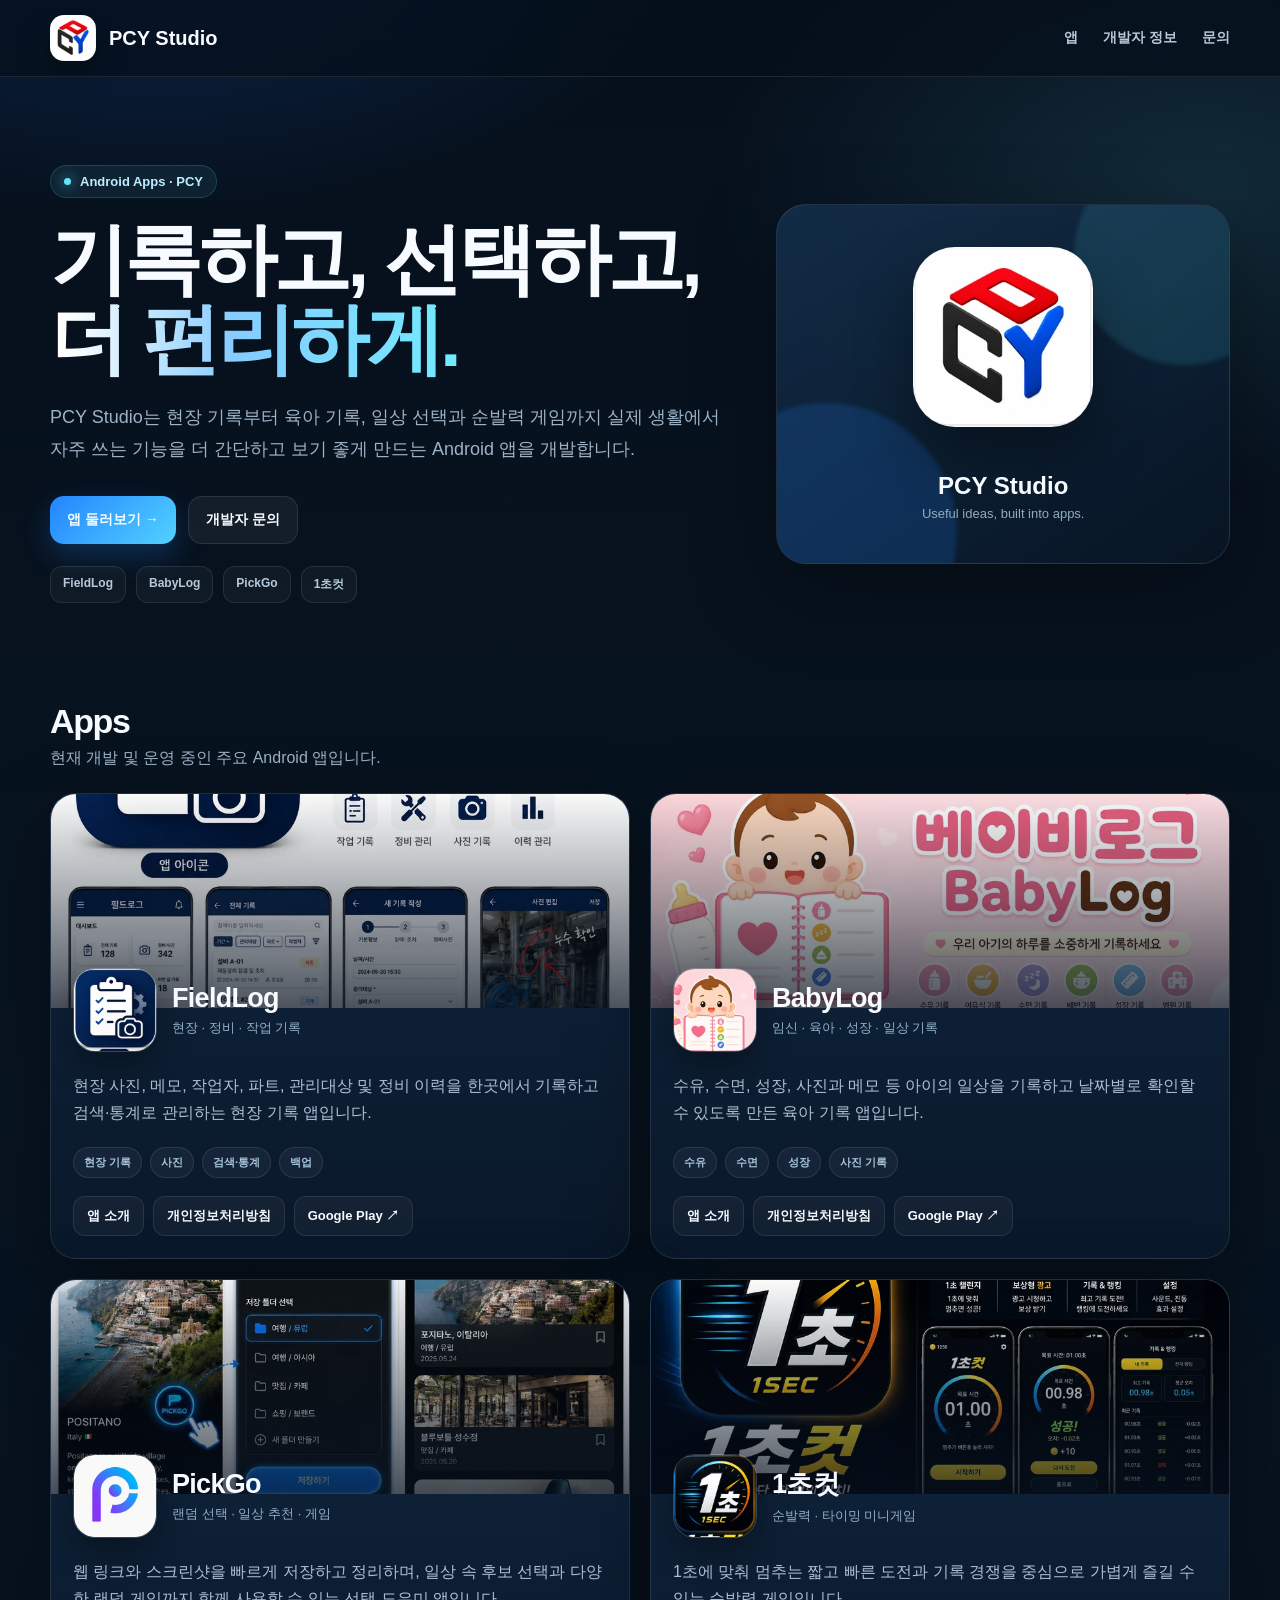
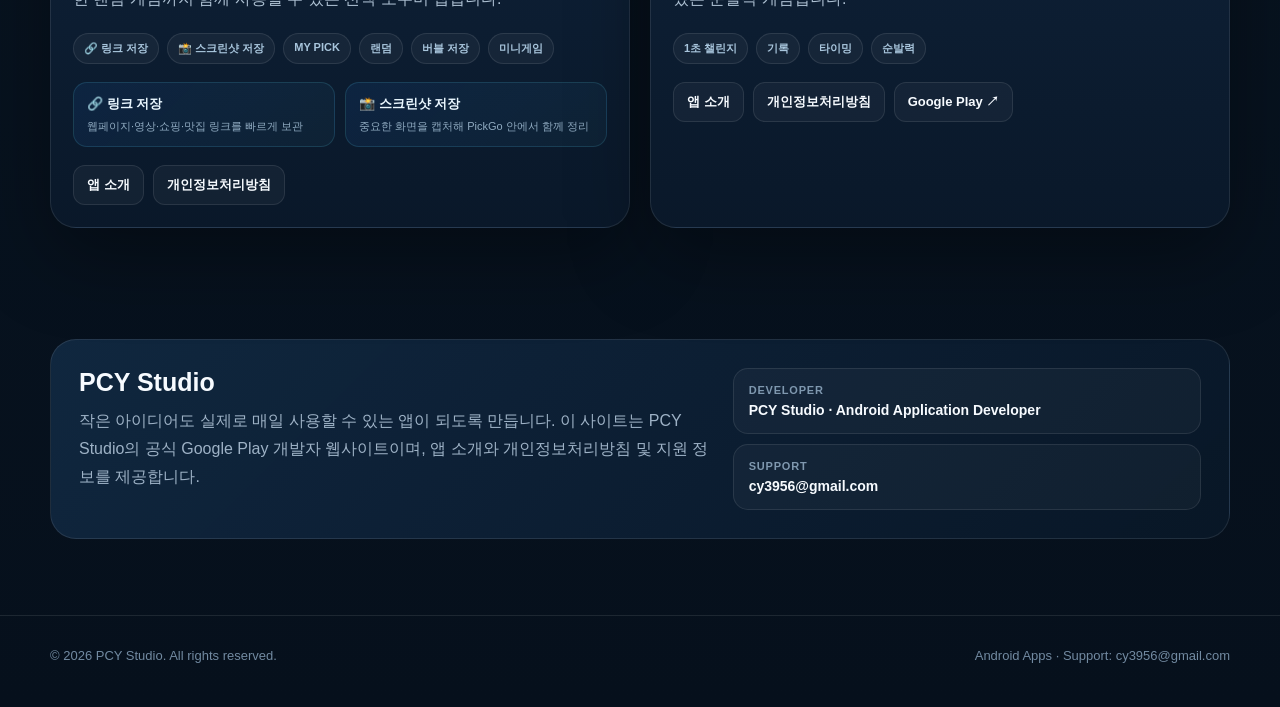
==== index.html @ 41a7aa9d "Add files via upload" ====
<!doctype html>
<html lang="ko">
<head>
<meta charset="utf-8">
<meta name="viewport" content="width=device-width,initial-scale=1">
<meta name="theme-color" content="#07111f">
<meta name="description" content="PCY Studio 공식 개발자 웹사이트. FieldLog, BabyLog, PickGo, 1초컷 등 Android 앱을 소개합니다.">
<title>PCY Studio | Android Developer</title>
<style>
:root{
  --bg:#06101c;--bg2:#091727;--panel:#0e2034;--panel2:#102943;
  --line:rgba(255,255,255,.095);--text:#f7fbff;--muted:#9eb2c6;
  --blue:#3aa6ff;--cyan:#67e4ff;--shadow:0 28px 80px rgba(0,0,0,.34)
}
*{box-sizing:border-box}
html{scroll-behavior:smooth}
body{
  margin:0;color:var(--text);
  font-family:Inter,Pretendard,"Noto Sans KR",-apple-system,BlinkMacSystemFont,"Segoe UI",sans-serif;
  background:
    radial-gradient(800px 440px at 12% -4%,rgba(33,125,255,.22),transparent 70%),
    radial-gradient(680px 420px at 94% 8%,rgba(103,228,255,.12),transparent 72%),
    linear-gradient(180deg,#06101c 0%,#081421 48%,#06101c 100%);
  min-height:100vh
}
a{text-decoration:none;color:inherit}
.wrap{width:min(1180px,calc(100% - 40px));margin:auto}
.nav{
  position:sticky;top:0;z-index:50;background:rgba(6,16,28,.77);
  backdrop-filter:blur(20px);border-bottom:1px solid var(--line)
}
.navin{height:76px;display:flex;align-items:center;justify-content:space-between}
.brand{display:flex;align-items:center;gap:13px;font-weight:900;font-size:20px}
.brand img{width:46px;height:46px;border-radius:14px;box-shadow:0 10px 30px rgba(0,0,0,.28)}
.navlinks{display:flex;align-items:center;gap:25px;color:#b7c8d8;font-weight:700;font-size:14px}
.navlinks a:hover{color:white}
.hero{padding:88px 0 64px}
.hero-grid{display:grid;grid-template-columns:1.2fr .8fr;gap:46px;align-items:center}
.kicker{
  display:inline-flex;align-items:center;gap:9px;padding:8px 13px;border-radius:999px;
  color:#bdeeff;background:rgba(103,228,255,.075);border:1px solid rgba(103,228,255,.17);
  font-size:13px;font-weight:800
}
.dot{width:7px;height:7px;border-radius:50%;background:#63e3ff;box-shadow:0 0 14px #63e3ff}
h1{font-size:clamp(48px,6.7vw,78px);line-height:1.02;letter-spacing:-3.6px;margin:22px 0}
.grad{background:linear-gradient(90deg,#fff 4%,#86ccff 45%,#72ebff);-webkit-background-clip:text;color:transparent}
.hero p{font-size:18px;color:var(--muted);line-height:1.8;max-width:720px;margin:0}
.actions{display:flex;gap:12px;flex-wrap:wrap;margin-top:30px}
.btn{
  display:inline-flex;align-items:center;justify-content:center;gap:8px;
  min-height:48px;padding:0 17px;border-radius:14px;font-weight:850;font-size:14px;
  border:1px solid var(--line);background:rgba(255,255,255,.05)
}
.btn.primary{border:0;background:linear-gradient(135deg,#2384ff,#52d2ff);box-shadow:0 12px 28px rgba(35,132,255,.23)}
.hero-card{
  position:relative;min-height:360px;border:1px solid var(--line);border-radius:30px;
  background:linear-gradient(145deg,rgba(20,47,75,.88),rgba(8,21,36,.94));
  box-shadow:var(--shadow);overflow:hidden;display:grid;place-items:center
}
.hero-card:before,.hero-card:after{
  content:"";position:absolute;border-radius:50%;filter:blur(2px)
}
.hero-card:before{width:260px;height:260px;background:rgba(36,132,255,.18);left:-80px;bottom:-100px}
.hero-card:after{width:220px;height:220px;background:rgba(85,226,255,.12);right:-65px;top:-60px}
.hero-logo{width:180px;height:180px;border-radius:42px;z-index:2;box-shadow:0 30px 55px rgba(0,0,0,.36)}
.hero-label{z-index:2;text-align:center;margin-top:-38px}
.hero-label b{display:block;font-size:24px}
.hero-label span{display:block;color:#92abc1;font-size:13px;margin-top:6px}
.stats{display:flex;gap:10px;flex-wrap:wrap;margin-top:22px}
.stat{padding:9px 12px;border:1px solid var(--line);border-radius:12px;color:#b6cadb;background:rgba(255,255,255,.035);font-size:12px;font-weight:750}
.section{padding:35px 0 76px}
.section-head{display:flex;align-items:end;justify-content:space-between;gap:20px;margin-bottom:24px}
.section h2{font-size:34px;letter-spacing:-1.4px;margin:0}
.section .lead{margin:7px 0 0;color:var(--muted)}
.apps{display:grid;grid-template-columns:repeat(2,minmax(0,1fr));gap:20px}
.app{
  border:1px solid var(--line);border-radius:26px;overflow:hidden;
  background:linear-gradient(180deg,rgba(17,39,64,.96),rgba(10,25,42,.96));
  box-shadow:var(--shadow);transition:.22s ease
}
.app:hover{transform:translateY(-4px);border-color:rgba(103,228,255,.22)}
.cover{height:214px;position:relative;overflow:hidden;background:#0b1828}
.cover img{width:100%;height:100%;object-fit:cover;display:block;filter:saturate(.93) contrast(1.03)}
.cover:after{content:"";position:absolute;inset:0;background:linear-gradient(180deg,rgba(3,12,21,.02),rgba(7,17,31,.72))}
.app-body{padding:22px}
.app-title-row{display:flex;align-items:center;gap:15px;margin-top:-62px;position:relative;z-index:2}
.icon{width:84px;height:84px;border-radius:22px;object-fit:cover;border:1px solid rgba(255,255,255,.18);box-shadow:0 14px 30px rgba(0,0,0,.34)}
.app-title h3{font-size:27px;margin:0;letter-spacing:-.7px}
.app-title small{display:block;color:#93afc6;margin-top:5px;font-size:13px}
.app-desc{color:#adc0d2;line-height:1.7;margin:20px 0 18px;min-height:57px}
.chips{display:flex;gap:8px;flex-wrap:wrap;margin-bottom:18px}
.chip{font-size:11px;font-weight:800;color:#a8c5dc;padding:7px 10px;border-radius:999px;background:rgba(255,255,255,.045);border:1px solid var(--line)}
.feature-highlight{
  display:grid;grid-template-columns:repeat(2,minmax(0,1fr));gap:10px;margin:2px 0 18px
}
.feature-box{
  padding:12px 13px;border-radius:14px;border:1px solid rgba(103,228,255,.14);
  background:linear-gradient(135deg,rgba(35,132,255,.09),rgba(103,228,255,.045))
}
.feature-box b{display:block;font-size:13px;color:#eaf7ff;margin-bottom:5px}
.feature-box span{display:block;font-size:11px;line-height:1.5;color:#90abc1}
.card-actions{display:flex;gap:9px;flex-wrap:wrap}
.mini{padding:10px 13px;border-radius:12px;border:1px solid var(--line);font-size:13px;font-weight:800;background:rgba(255,255,255,.04)}
.mini:hover{background:rgba(255,255,255,.085)}
.about-card{
  display:grid;grid-template-columns:1.15fr .85fr;gap:20px;
  border:1px solid var(--line);border-radius:26px;padding:28px;
  background:linear-gradient(135deg,rgba(18,42,68,.88),rgba(9,24,40,.9))
}
.about-card h3{font-size:25px;margin:0 0 10px}.about-card p{color:var(--muted);line-height:1.75;margin:0}
.contact{display:grid;gap:10px}
.contact-item{padding:15px;border:1px solid var(--line);border-radius:15px;background:rgba(255,255,255,.035)}
.contact-item span{display:block;color:#7f98af;font-size:11px;font-weight:900;text-transform:uppercase;letter-spacing:.8px}
.contact-item b{display:block;margin-top:6px;font-size:14px}
footer{border-top:1px solid var(--line);padding:32px 0 44px;color:#728aa1;font-size:13px}
.footerin{display:flex;justify-content:space-between;gap:20px;flex-wrap:wrap}
@media(max-width:850px){
  .hero-grid,.about-card{grid-template-columns:1fr}.hero-card{min-height:300px}
  .apps{grid-template-columns:1fr}.navlinks{display:none}.hero{padding-top:58px}
}
@media(max-width:520px){
  .feature-highlight{grid-template-columns:1fr}
  .wrap{width:min(100% - 26px,1180px)}h1{letter-spacing:-2px}.cover{height:180px}
  .app-title h3{font-size:23px}.icon{width:74px;height:74px;border-radius:19px}
  .section h2{font-size:29px}.hero p{font-size:16px}
}
</style>
</head>
<body>
<nav class="nav">
  <div class="wrap navin">
    <a class="brand" href="/">
      <img src="/assets/pcy-logo.webp" alt="PCY Studio 로고">
      <span>PCY Studio</span>
    </a>
    <div class="navlinks">
      <a href="#apps">앱</a>
      <a href="#developer">개발자 정보</a>
      <a href="mailto:cy3956@gmail.com">문의</a>
    </div>
  </div>
</nav>

<header class="hero">
  <div class="wrap hero-grid">
    <div>
      <div class="kicker"><span class="dot"></span> Android Apps · PCY</div>
      <h1>기록하고, 선택하고,<br><span class="grad">더 편리하게.</span></h1>
      <p>PCY Studio는 현장 기록부터 육아 기록, 일상 선택과 순발력 게임까지 실제 생활에서 자주 쓰는 기능을 더 간단하고 보기 좋게 만드는 Android 앱을 개발합니다.</p>
      <div class="actions">
        <a class="btn primary" href="#apps">앱 둘러보기 →</a>
        <a class="btn" href="mailto:cy3956@gmail.com">개발자 문의</a>
      </div>
      <div class="stats">
        <span class="stat">FieldLog</span><span class="stat">BabyLog</span><span class="stat">PickGo</span><span class="stat">1초컷</span>
      </div>
    </div>
    <div class="hero-card">
      <img class="hero-logo" src="/assets/pcy-logo.webp" alt="PCY">
      <div class="hero-label"><b>PCY Studio</b><span>Useful ideas, built into apps.</span></div>
    </div>
  </div>
</header>

<main>
<section class="section" id="apps">
  <div class="wrap">
    <div class="section-head">
      <div><h2>Apps</h2><p class="lead">현재 개발 및 운영 중인 주요 Android 앱입니다.</p></div>
    </div>

    <div class="apps">
      <article class="app">
        <div class="cover"><img src="/assets/fieldlog-cover.webp" alt="FieldLog 소개 이미지"></div>
        <div class="app-body">
          <div class="app-title-row">
            <img class="icon" src="/assets/fieldlog-icon.webp" alt="FieldLog 아이콘">
            <div class="app-title"><h3>FieldLog</h3><small>현장 · 정비 · 작업 기록</small></div>
          </div>
          <p class="app-desc">현장 사진, 메모, 작업자, 파트, 관리대상 및 정비 이력을 한곳에서 기록하고 검색·통계로 관리하는 현장 기록 앱입니다.</p>
          <div class="chips"><span class="chip">현장 기록</span><span class="chip">사진</span><span class="chip">검색·통계</span><span class="chip">백업</span></div>
          <div class="card-actions">
            <a class="mini" href="/fieldlog/">앱 소개</a>
            <a class="mini" href="/fieldlog/privacy.html">개인정보처리방침</a>
            <a class="mini" href="https://play.google.com/store/apps/details?id=com.cyfieldlog.app" target="_blank" rel="noopener">Google Play ↗</a>
          </div>
        </div>
      </article>

      <article class="app">
        <div class="cover"><img src="/assets/babylog-cover.webp" alt="BabyLog 소개 이미지"></div>
        <div class="app-body">
          <div class="app-title-row">
            <img class="icon" src="/assets/babylog-icon.webp" alt="BabyLog 이미지">
            <div class="app-title"><h3>BabyLog</h3><small>임신 · 육아 · 성장 · 일상 기록</small></div>
          </div>
          <p class="app-desc">수유, 수면, 성장, 사진과 메모 등 아이의 일상을 기록하고 날짜별로 확인할 수 있도록 만든 육아 기록 앱입니다.</p>
          <div class="chips"><span class="chip">수유</span><span class="chip">수면</span><span class="chip">성장</span><span class="chip">사진 기록</span></div>
          <div class="card-actions">
            <a class="mini" href="/babylog/">앱 소개</a>
            <a class="mini" href="/babylog/privacy.html">개인정보처리방침</a>
            <a class="mini" href="https://play.google.com/store/apps/details?id=com.cylog.babylog" target="_blank" rel="noopener">Google Play ↗</a>
          </div>
        </div>
      </article>

      <article class="app">
        <div class="cover"><img src="/assets/pickgo-cover.webp" alt="PickGo 소개 이미지"></div>
        <div class="app-body">
          <div class="app-title-row">
            <img class="icon" src="/assets/pickgo-icon.png" alt="PickGo 아이콘">
            <div class="app-title"><h3>PickGo</h3><small>랜덤 선택 · 일상 추천 · 게임</small></div>
          </div>
          <p class="app-desc">웹 링크와 스크린샷을 빠르게 저장하고 정리하며, 일상 속 후보 선택과 다양한 랜덤 게임까지 함께 사용할 수 있는 선택 도우미 앱입니다.</p>
          <div class="chips">
            <span class="chip">🔗 링크 저장</span>
            <span class="chip">📸 스크린샷 저장</span>
            <span class="chip">MY PICK</span>
            <span class="chip">랜덤</span>
            <span class="chip">버블 저장</span>
            <span class="chip">미니게임</span>
          </div>
          <div class="feature-highlight" aria-label="PickGo 핵심 기능">
            <div class="feature-box"><b>🔗 링크 저장</b><span>웹페이지·영상·쇼핑·맛집 링크를 빠르게 보관</span></div>
            <div class="feature-box"><b>📸 스크린샷 저장</b><span>중요한 화면을 캡처해 PickGo 안에서 함께 정리</span></div>
          </div>
          <div class="card-actions">
            <a class="mini" href="/pickgo/">앱 소개</a>
            <a class="mini" href="/pickgo/privacy.html">개인정보처리방침</a>
          </div>
        </div>
      </article>

      <article class="app">
        <div class="cover"><img src="/assets/onesec-cover.webp" alt="1초컷 소개 이미지"></div>
        <div class="app-body">
          <div class="app-title-row">
            <img class="icon" src="/assets/onesec-icon.webp" alt="1초컷 아이콘">
            <div class="app-title"><h3>1초컷</h3><small>순발력 · 타이밍 미니게임</small></div>
          </div>
          <p class="app-desc">1초에 맞춰 멈추는 짧고 빠른 도전과 기록 경쟁을 중심으로 가볍게 즐길 수 있는 순발력 게임입니다.</p>
          <div class="chips"><span class="chip">1초 챌린지</span><span class="chip">기록</span><span class="chip">타이밍</span><span class="chip">순발력</span></div>
          <div class="card-actions">
            <a class="mini" href="/one-sec/">앱 소개</a>
            <a class="mini" href="/one-sec/privacy.html">개인정보처리방침</a>
            <a class="mini" href="https://play.google.com/store/apps/details?id=com.cyoneseccut.app" target="_blank" rel="noopener">Google Play ↗</a>
          </div>
        </div>
      </article>
    </div>
  </div>
</section>

<section class="section" id="developer">
  <div class="wrap">
    <div class="about-card">
      <div>
        <h3>PCY Studio</h3>
        <p>작은 아이디어도 실제로 매일 사용할 수 있는 앱이 되도록 만듭니다. 이 사이트는 PCY Studio의 공식 Google Play 개발자 웹사이트이며, 앱 소개와 개인정보처리방침 및 지원 정보를 제공합니다.</p>
      </div>
      <div class="contact">
        <div class="contact-item"><span>Developer</span><b>PCY Studio · Android Application Developer</b></div>
        <div class="contact-item"><span>Support</span><b><a href="mailto:cy3956@gmail.com">cy3956@gmail.com</a></b></div>
      </div>
    </div>
  </div>
</section>
</main>

<footer>
  <div class="wrap footerin">
    <span>© 2026 PCY Studio. All rights reserved.</span>
    <span>Android Apps · Support: cy3956@gmail.com</span>
  </div>
</footer>
</body>
</html>
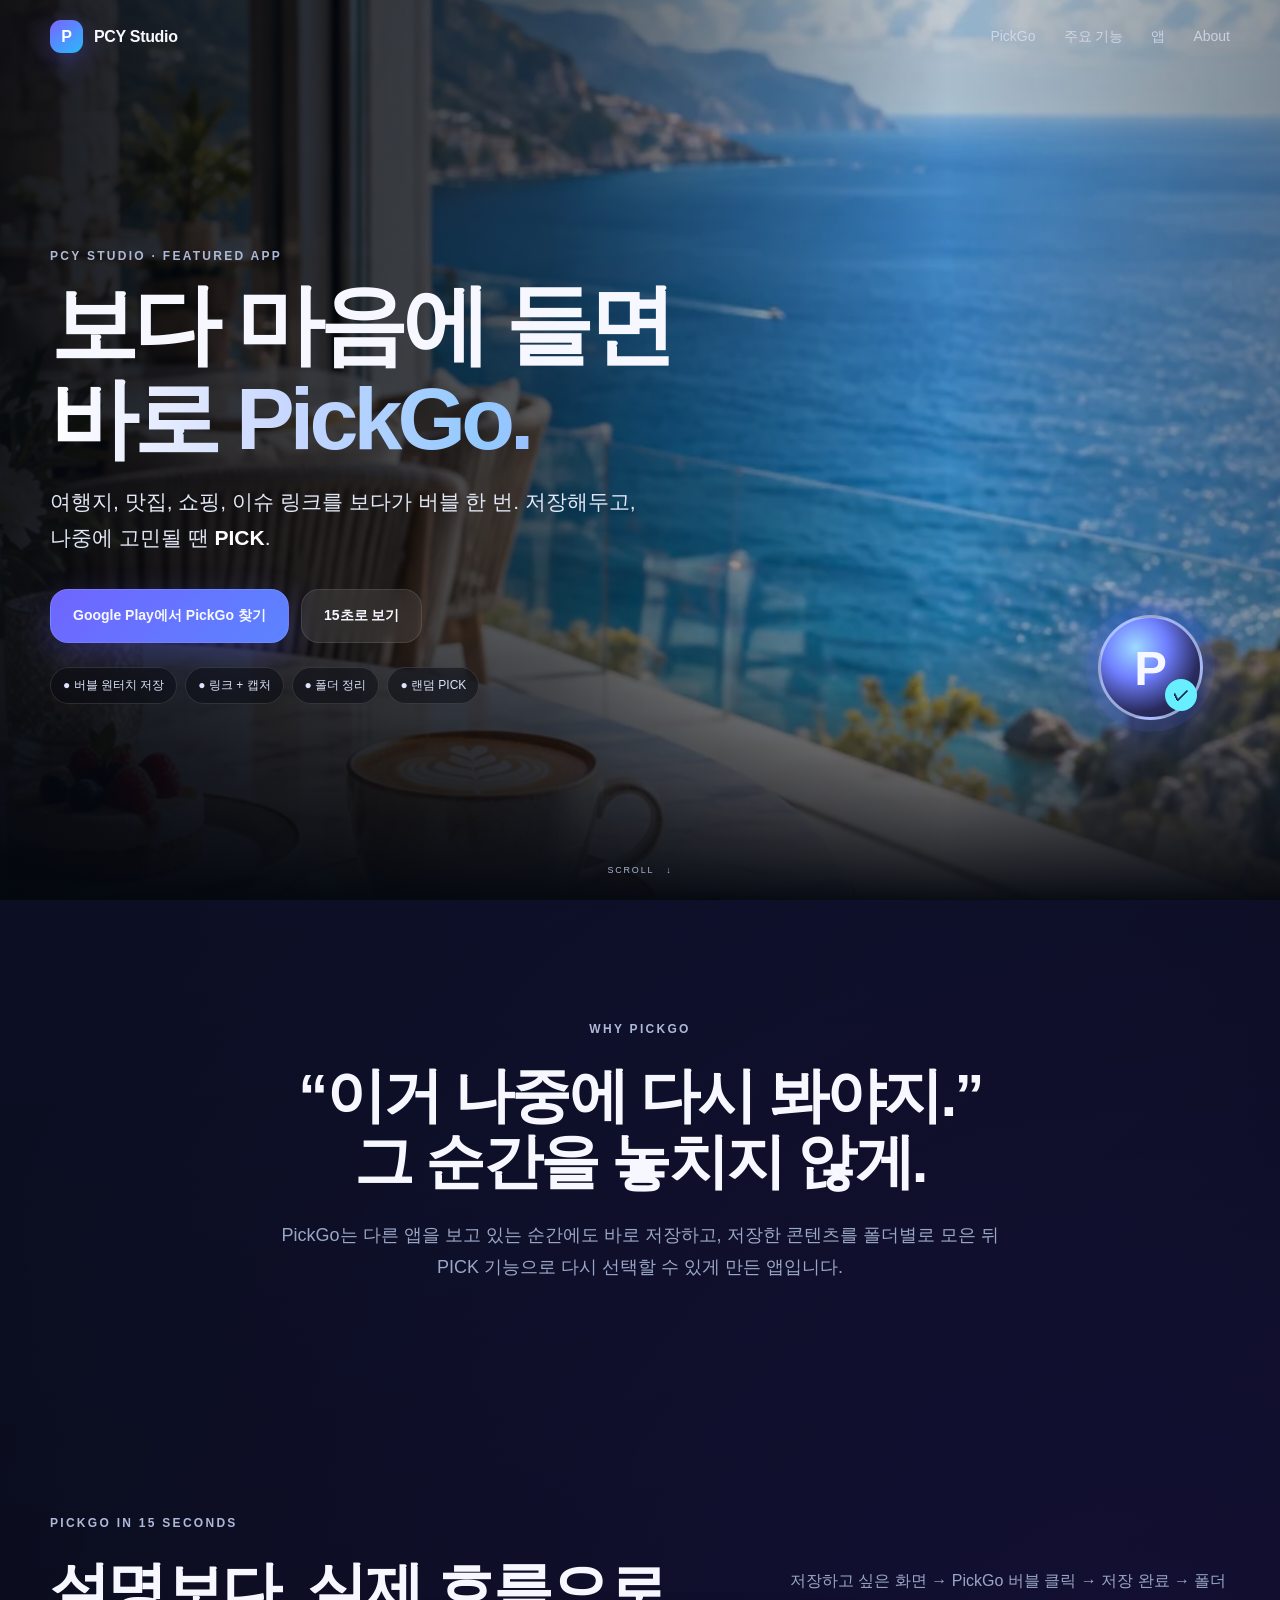
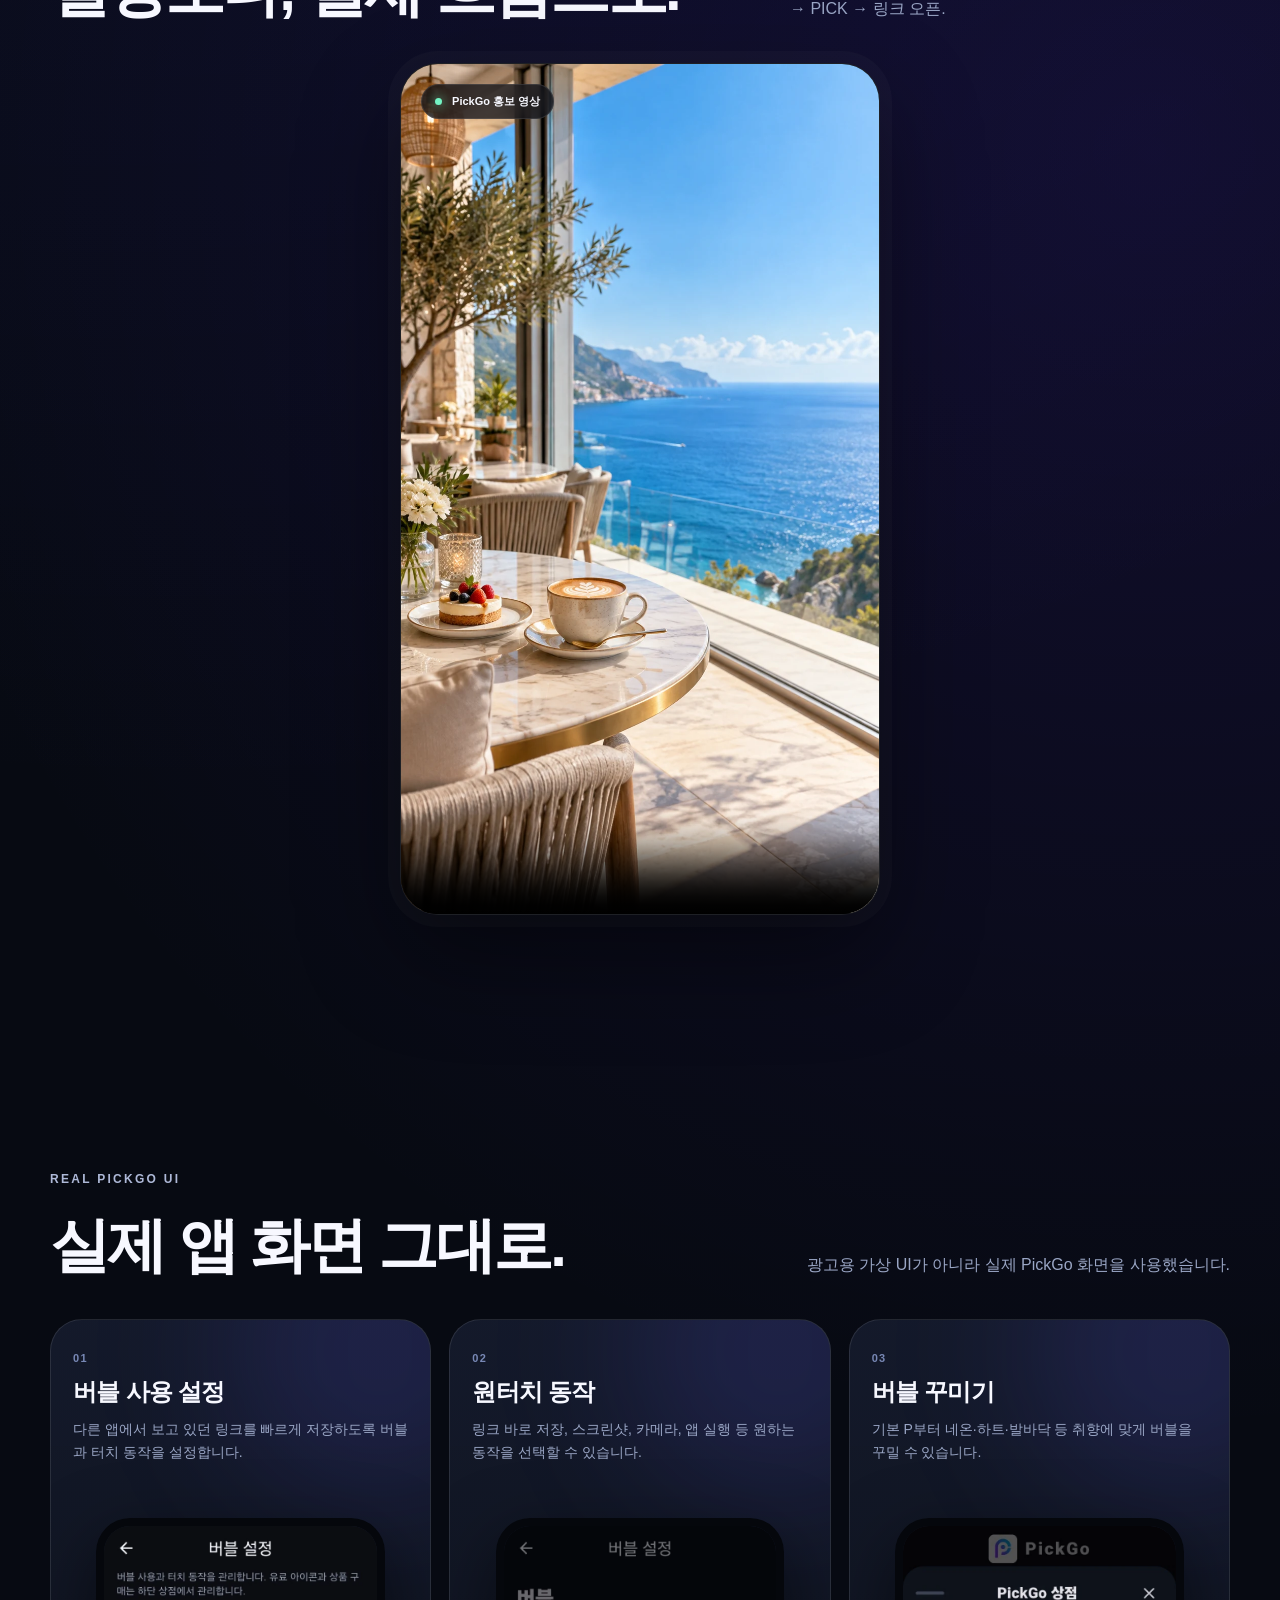
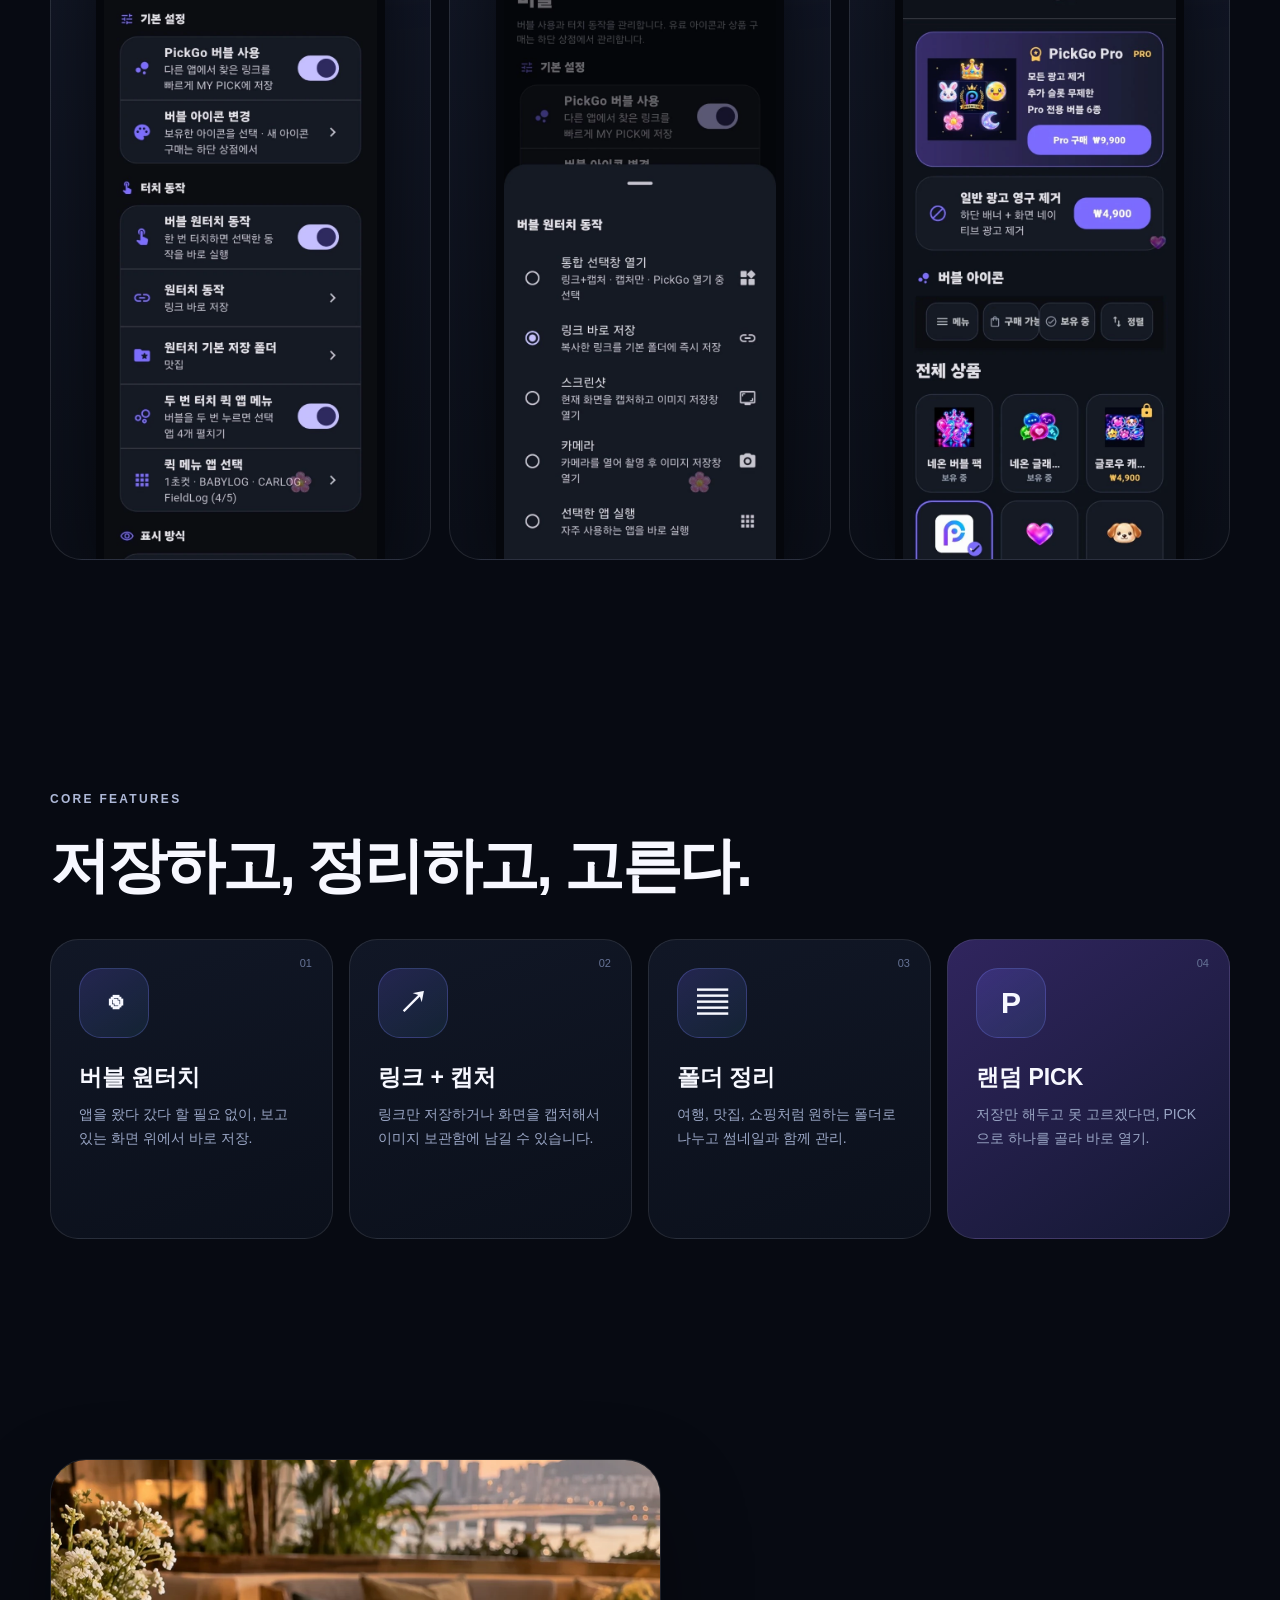
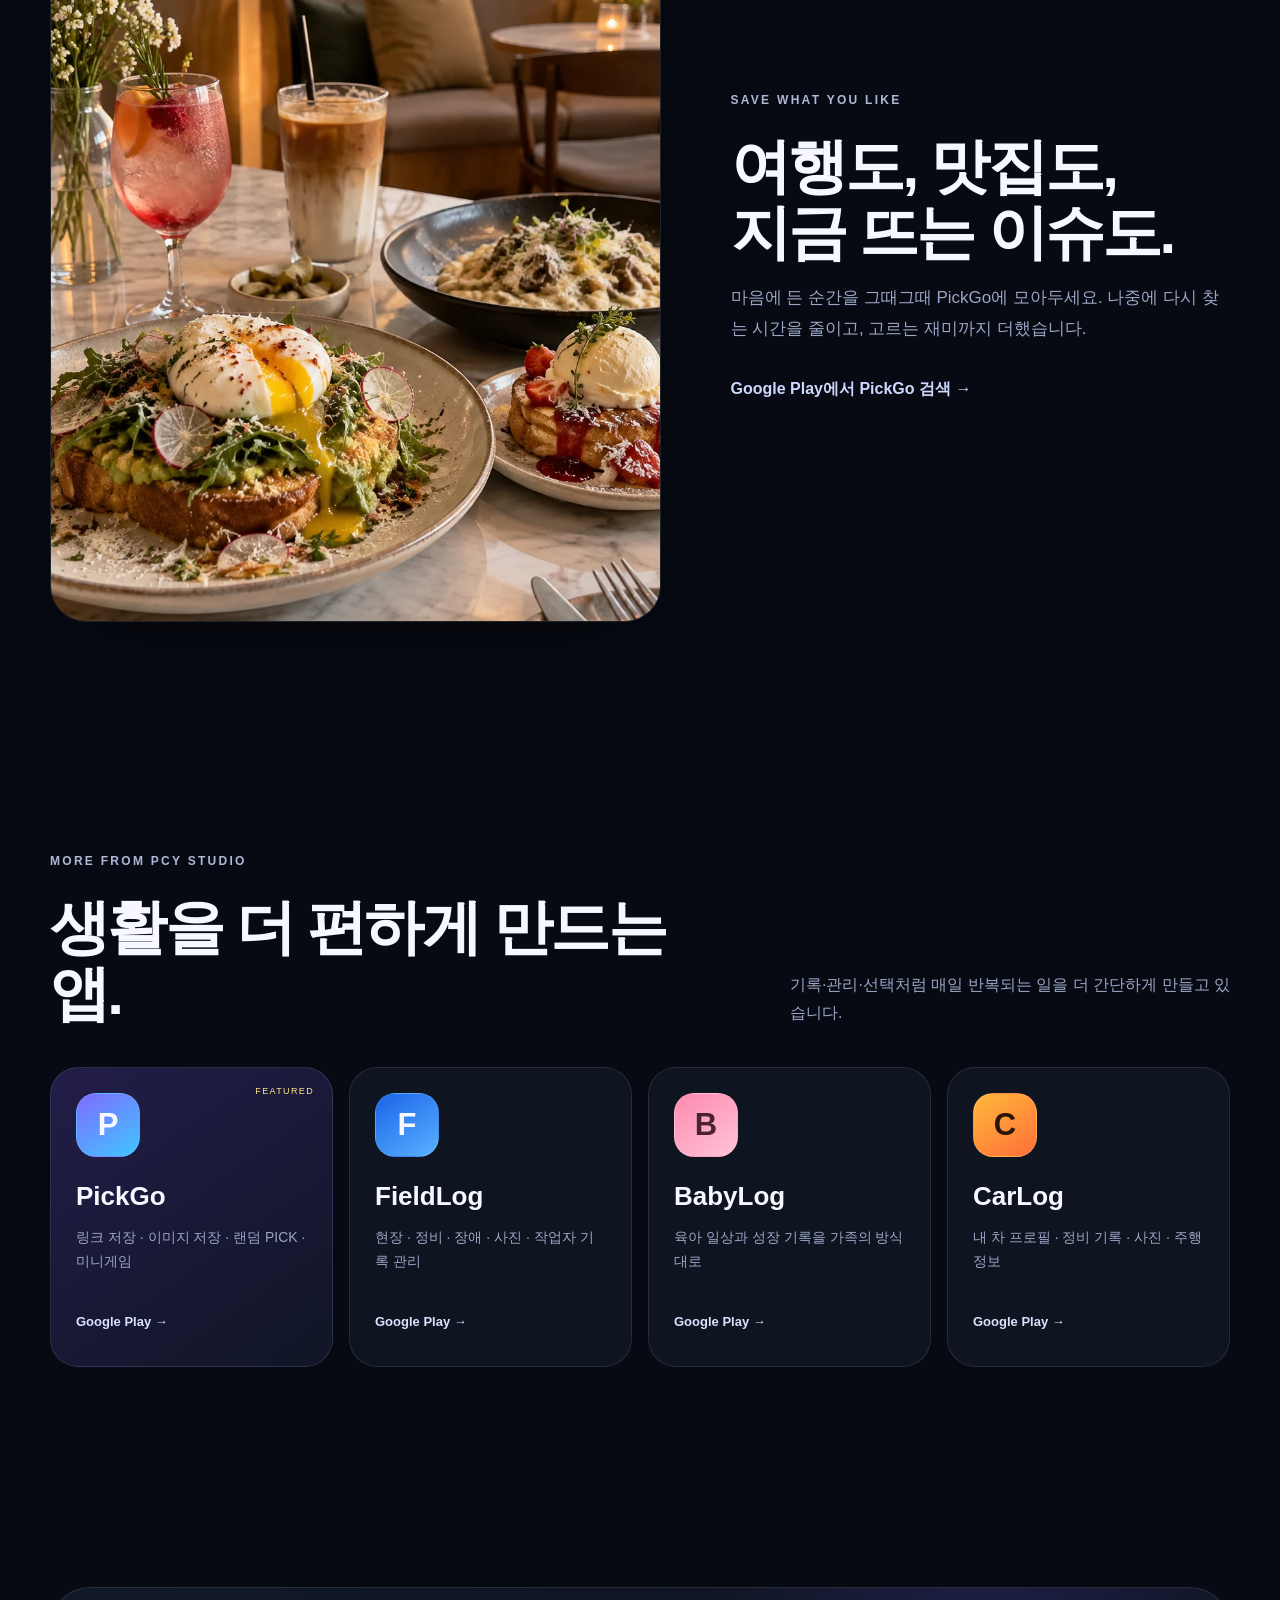
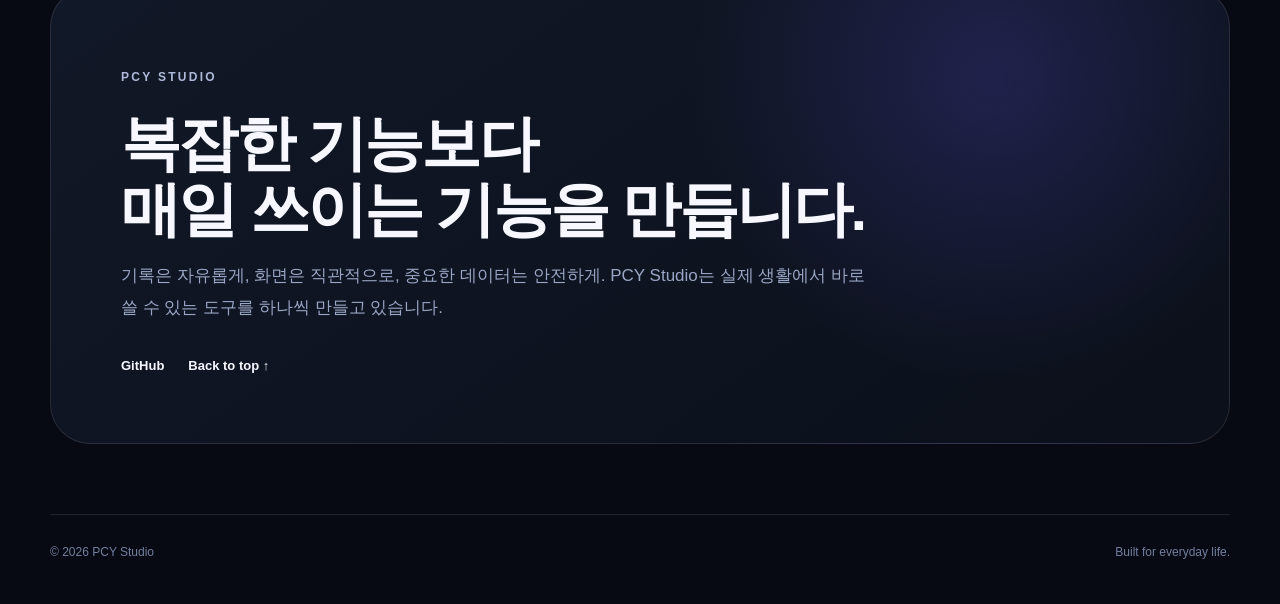
==== commit 0a1b7dc7: "Add files via upload" ====
--- a/index.html
+++ b/index.html
@@ -1,277 +1,270 @@
 <!doctype html>
 <html lang="ko">
 <head>
-<meta charset="utf-8">
-<meta name="viewport" content="width=device-width,initial-scale=1">
-<meta name="theme-color" content="#07111f">
-<meta name="description" content="PCY Studio 공식 개발자 웹사이트. FieldLog, BabyLog, PickGo, 1초컷 등 Android 앱을 소개합니다.">
-<title>PCY Studio | Android Developer</title>
-<style>
-:root{
-  --bg:#06101c;--bg2:#091727;--panel:#0e2034;--panel2:#102943;
-  --line:rgba(255,255,255,.095);--text:#f7fbff;--muted:#9eb2c6;
-  --blue:#3aa6ff;--cyan:#67e4ff;--shadow:0 28px 80px rgba(0,0,0,.34)
-}
-*{box-sizing:border-box}
-html{scroll-behavior:smooth}
-body{
-  margin:0;color:var(--text);
-  font-family:Inter,Pretendard,"Noto Sans KR",-apple-system,BlinkMacSystemFont,"Segoe UI",sans-serif;
-  background:
-    radial-gradient(800px 440px at 12% -4%,rgba(33,125,255,.22),transparent 70%),
-    radial-gradient(680px 420px at 94% 8%,rgba(103,228,255,.12),transparent 72%),
-    linear-gradient(180deg,#06101c 0%,#081421 48%,#06101c 100%);
-  min-height:100vh
-}
-a{text-decoration:none;color:inherit}
-.wrap{width:min(1180px,calc(100% - 40px));margin:auto}
-.nav{
-  position:sticky;top:0;z-index:50;background:rgba(6,16,28,.77);
-  backdrop-filter:blur(20px);border-bottom:1px solid var(--line)
-}
-.navin{height:76px;display:flex;align-items:center;justify-content:space-between}
-.brand{display:flex;align-items:center;gap:13px;font-weight:900;font-size:20px}
-.brand img{width:46px;height:46px;border-radius:14px;box-shadow:0 10px 30px rgba(0,0,0,.28)}
-.navlinks{display:flex;align-items:center;gap:25px;color:#b7c8d8;font-weight:700;font-size:14px}
-.navlinks a:hover{color:white}
-.hero{padding:88px 0 64px}
-.hero-grid{display:grid;grid-template-columns:1.2fr .8fr;gap:46px;align-items:center}
-.kicker{
-  display:inline-flex;align-items:center;gap:9px;padding:8px 13px;border-radius:999px;
-  color:#bdeeff;background:rgba(103,228,255,.075);border:1px solid rgba(103,228,255,.17);
-  font-size:13px;font-weight:800
-}
-.dot{width:7px;height:7px;border-radius:50%;background:#63e3ff;box-shadow:0 0 14px #63e3ff}
-h1{font-size:clamp(48px,6.7vw,78px);line-height:1.02;letter-spacing:-3.6px;margin:22px 0}
-.grad{background:linear-gradient(90deg,#fff 4%,#86ccff 45%,#72ebff);-webkit-background-clip:text;color:transparent}
-.hero p{font-size:18px;color:var(--muted);line-height:1.8;max-width:720px;margin:0}
-.actions{display:flex;gap:12px;flex-wrap:wrap;margin-top:30px}
-.btn{
-  display:inline-flex;align-items:center;justify-content:center;gap:8px;
-  min-height:48px;padding:0 17px;border-radius:14px;font-weight:850;font-size:14px;
-  border:1px solid var(--line);background:rgba(255,255,255,.05)
-}
-.btn.primary{border:0;background:linear-gradient(135deg,#2384ff,#52d2ff);box-shadow:0 12px 28px rgba(35,132,255,.23)}
-.hero-card{
-  position:relative;min-height:360px;border:1px solid var(--line);border-radius:30px;
-  background:linear-gradient(145deg,rgba(20,47,75,.88),rgba(8,21,36,.94));
-  box-shadow:var(--shadow);overflow:hidden;display:grid;place-items:center
-}
-.hero-card:before,.hero-card:after{
-  content:"";position:absolute;border-radius:50%;filter:blur(2px)
-}
-.hero-card:before{width:260px;height:260px;background:rgba(36,132,255,.18);left:-80px;bottom:-100px}
-.hero-card:after{width:220px;height:220px;background:rgba(85,226,255,.12);right:-65px;top:-60px}
-.hero-logo{width:180px;height:180px;border-radius:42px;z-index:2;box-shadow:0 30px 55px rgba(0,0,0,.36)}
-.hero-label{z-index:2;text-align:center;margin-top:-38px}
-.hero-label b{display:block;font-size:24px}
-.hero-label span{display:block;color:#92abc1;font-size:13px;margin-top:6px}
-.stats{display:flex;gap:10px;flex-wrap:wrap;margin-top:22px}
-.stat{padding:9px 12px;border:1px solid var(--line);border-radius:12px;color:#b6cadb;background:rgba(255,255,255,.035);font-size:12px;font-weight:750}
-.section{padding:35px 0 76px}
-.section-head{display:flex;align-items:end;justify-content:space-between;gap:20px;margin-bottom:24px}
-.section h2{font-size:34px;letter-spacing:-1.4px;margin:0}
-.section .lead{margin:7px 0 0;color:var(--muted)}
-.apps{display:grid;grid-template-columns:repeat(2,minmax(0,1fr));gap:20px}
-.app{
-  border:1px solid var(--line);border-radius:26px;overflow:hidden;
-  background:linear-gradient(180deg,rgba(17,39,64,.96),rgba(10,25,42,.96));
-  box-shadow:var(--shadow);transition:.22s ease
-}
-.app:hover{transform:translateY(-4px);border-color:rgba(103,228,255,.22)}
-.cover{height:214px;position:relative;overflow:hidden;background:#0b1828}
-.cover img{width:100%;height:100%;object-fit:cover;display:block;filter:saturate(.93) contrast(1.03)}
-.cover:after{content:"";position:absolute;inset:0;background:linear-gradient(180deg,rgba(3,12,21,.02),rgba(7,17,31,.72))}
-.app-body{padding:22px}
-.app-title-row{display:flex;align-items:center;gap:15px;margin-top:-62px;position:relative;z-index:2}
-.icon{width:84px;height:84px;border-radius:22px;object-fit:cover;border:1px solid rgba(255,255,255,.18);box-shadow:0 14px 30px rgba(0,0,0,.34)}
-.app-title h3{font-size:27px;margin:0;letter-spacing:-.7px}
-.app-title small{display:block;color:#93afc6;margin-top:5px;font-size:13px}
-.app-desc{color:#adc0d2;line-height:1.7;margin:20px 0 18px;min-height:57px}
-.chips{display:flex;gap:8px;flex-wrap:wrap;margin-bottom:18px}
-.chip{font-size:11px;font-weight:800;color:#a8c5dc;padding:7px 10px;border-radius:999px;background:rgba(255,255,255,.045);border:1px solid var(--line)}
-.feature-highlight{
-  display:grid;grid-template-columns:repeat(2,minmax(0,1fr));gap:10px;margin:2px 0 18px
-}
-.feature-box{
-  padding:12px 13px;border-radius:14px;border:1px solid rgba(103,228,255,.14);
-  background:linear-gradient(135deg,rgba(35,132,255,.09),rgba(103,228,255,.045))
-}
-.feature-box b{display:block;font-size:13px;color:#eaf7ff;margin-bottom:5px}
-.feature-box span{display:block;font-size:11px;line-height:1.5;color:#90abc1}
-.card-actions{display:flex;gap:9px;flex-wrap:wrap}
-.mini{padding:10px 13px;border-radius:12px;border:1px solid var(--line);font-size:13px;font-weight:800;background:rgba(255,255,255,.04)}
-.mini:hover{background:rgba(255,255,255,.085)}
-.about-card{
-  display:grid;grid-template-columns:1.15fr .85fr;gap:20px;
-  border:1px solid var(--line);border-radius:26px;padding:28px;
-  background:linear-gradient(135deg,rgba(18,42,68,.88),rgba(9,24,40,.9))
-}
-.about-card h3{font-size:25px;margin:0 0 10px}.about-card p{color:var(--muted);line-height:1.75;margin:0}
-.contact{display:grid;gap:10px}
-.contact-item{padding:15px;border:1px solid var(--line);border-radius:15px;background:rgba(255,255,255,.035)}
-.contact-item span{display:block;color:#7f98af;font-size:11px;font-weight:900;text-transform:uppercase;letter-spacing:.8px}
-.contact-item b{display:block;margin-top:6px;font-size:14px}
-footer{border-top:1px solid var(--line);padding:32px 0 44px;color:#728aa1;font-size:13px}
-.footerin{display:flex;justify-content:space-between;gap:20px;flex-wrap:wrap}
-@media(max-width:850px){
-  .hero-grid,.about-card{grid-template-columns:1fr}.hero-card{min-height:300px}
-  .apps{grid-template-columns:1fr}.navlinks{display:none}.hero{padding-top:58px}
-}
-@media(max-width:520px){
-  .feature-highlight{grid-template-columns:1fr}
-  .wrap{width:min(100% - 26px,1180px)}h1{letter-spacing:-2px}.cover{height:180px}
-  .app-title h3{font-size:23px}.icon{width:74px;height:74px;border-radius:19px}
-  .section h2{font-size:29px}.hero p{font-size:16px}
-}
-</style>
+  <meta charset="utf-8">
+  <meta name="viewport" content="width=device-width, initial-scale=1">
+  <meta name="theme-color" content="#0b1020">
+  <meta name="description" content="PCY Studio가 만드는 생활형 기록·선택 앱. PickGo, FieldLog, BabyLog, CarLog를 만나보세요.">
+  <title>PCY Studio | PickGo · FieldLog · BabyLog · CarLog</title>
+  <link rel="icon" href="assets/favicon.svg" type="image/svg+xml">
+  <link rel="stylesheet" href="styles.css">
 </head>
 <body>
-<nav class="nav">
-  <div class="wrap navin">
-    <a class="brand" href="/">
-      <img src="/assets/pcy-logo.webp" alt="PCY Studio 로고">
+  <header class="topbar">
+    <a class="brand" href="#top" aria-label="PCY Studio 홈">
+      <span class="brand-mark" aria-hidden="true">P</span>
       <span>PCY Studio</span>
     </a>
-    <div class="navlinks">
+
+    <button class="menu-btn" type="button" aria-label="메뉴 열기" aria-expanded="false">
+      <span></span><span></span><span></span>
+    </button>
+
+    <nav class="nav">
+      <a href="#pickgo">PickGo</a>
+      <a href="#features">주요 기능</a>
       <a href="#apps">앱</a>
-      <a href="#developer">개발자 정보</a>
-      <a href="mailto:cy3956@gmail.com">문의</a>
-    </div>
-  </div>
-</nav>
-
-<header class="hero">
-  <div class="wrap hero-grid">
-    <div>
-      <div class="kicker"><span class="dot"></span> Android Apps · PCY</div>
-      <h1>기록하고, 선택하고,<br><span class="grad">더 편리하게.</span></h1>
-      <p>PCY Studio는 현장 기록부터 육아 기록, 일상 선택과 순발력 게임까지 실제 생활에서 자주 쓰는 기능을 더 간단하고 보기 좋게 만드는 Android 앱을 개발합니다.</p>
-      <div class="actions">
-        <a class="btn primary" href="#apps">앱 둘러보기 →</a>
-        <a class="btn" href="mailto:cy3956@gmail.com">개발자 문의</a>
-      </div>
-      <div class="stats">
-        <span class="stat">FieldLog</span><span class="stat">BabyLog</span><span class="stat">PickGo</span><span class="stat">1초컷</span>
-      </div>
-    </div>
-    <div class="hero-card">
-      <img class="hero-logo" src="/assets/pcy-logo.webp" alt="PCY">
-      <div class="hero-label"><b>PCY Studio</b><span>Useful ideas, built into apps.</span></div>
-    </div>
-  </div>
-</header>
-
-<main>
-<section class="section" id="apps">
-  <div class="wrap">
-    <div class="section-head">
-      <div><h2>Apps</h2><p class="lead">현재 개발 및 운영 중인 주요 Android 앱입니다.</p></div>
-    </div>
-
-    <div class="apps">
-      <article class="app">
-        <div class="cover"><img src="/assets/fieldlog-cover.webp" alt="FieldLog 소개 이미지"></div>
-        <div class="app-body">
-          <div class="app-title-row">
-            <img class="icon" src="/assets/fieldlog-icon.webp" alt="FieldLog 아이콘">
-            <div class="app-title"><h3>FieldLog</h3><small>현장 · 정비 · 작업 기록</small></div>
-          </div>
-          <p class="app-desc">현장 사진, 메모, 작업자, 파트, 관리대상 및 정비 이력을 한곳에서 기록하고 검색·통계로 관리하는 현장 기록 앱입니다.</p>
-          <div class="chips"><span class="chip">현장 기록</span><span class="chip">사진</span><span class="chip">검색·통계</span><span class="chip">백업</span></div>
-          <div class="card-actions">
-            <a class="mini" href="/fieldlog/">앱 소개</a>
-            <a class="mini" href="/fieldlog/privacy.html">개인정보처리방침</a>
-            <a class="mini" href="https://play.google.com/store/apps/details?id=com.cyfieldlog.app" target="_blank" rel="noopener">Google Play ↗</a>
-          </div>
-        </div>
-      </article>
-
-      <article class="app">
-        <div class="cover"><img src="/assets/babylog-cover.webp" alt="BabyLog 소개 이미지"></div>
-        <div class="app-body">
-          <div class="app-title-row">
-            <img class="icon" src="/assets/babylog-icon.webp" alt="BabyLog 이미지">
-            <div class="app-title"><h3>BabyLog</h3><small>임신 · 육아 · 성장 · 일상 기록</small></div>
-          </div>
-          <p class="app-desc">수유, 수면, 성장, 사진과 메모 등 아이의 일상을 기록하고 날짜별로 확인할 수 있도록 만든 육아 기록 앱입니다.</p>
-          <div class="chips"><span class="chip">수유</span><span class="chip">수면</span><span class="chip">성장</span><span class="chip">사진 기록</span></div>
-          <div class="card-actions">
-            <a class="mini" href="/babylog/">앱 소개</a>
-            <a class="mini" href="/babylog/privacy.html">개인정보처리방침</a>
-            <a class="mini" href="https://play.google.com/store/apps/details?id=com.cylog.babylog" target="_blank" rel="noopener">Google Play ↗</a>
-          </div>
-        </div>
-      </article>
-
-      <article class="app">
-        <div class="cover"><img src="/assets/pickgo-cover.webp" alt="PickGo 소개 이미지"></div>
-        <div class="app-body">
-          <div class="app-title-row">
-            <img class="icon" src="/assets/pickgo-icon.png" alt="PickGo 아이콘">
-            <div class="app-title"><h3>PickGo</h3><small>랜덤 선택 · 일상 추천 · 게임</small></div>
-          </div>
-          <p class="app-desc">웹 링크와 스크린샷을 빠르게 저장하고 정리하며, 일상 속 후보 선택과 다양한 랜덤 게임까지 함께 사용할 수 있는 선택 도우미 앱입니다.</p>
-          <div class="chips">
-            <span class="chip">🔗 링크 저장</span>
-            <span class="chip">📸 스크린샷 저장</span>
-            <span class="chip">MY PICK</span>
-            <span class="chip">랜덤</span>
-            <span class="chip">버블 저장</span>
-            <span class="chip">미니게임</span>
-          </div>
-          <div class="feature-highlight" aria-label="PickGo 핵심 기능">
-            <div class="feature-box"><b>🔗 링크 저장</b><span>웹페이지·영상·쇼핑·맛집 링크를 빠르게 보관</span></div>
-            <div class="feature-box"><b>📸 스크린샷 저장</b><span>중요한 화면을 캡처해 PickGo 안에서 함께 정리</span></div>
-          </div>
-          <div class="card-actions">
-            <a class="mini" href="/pickgo/">앱 소개</a>
-            <a class="mini" href="/pickgo/privacy.html">개인정보처리방침</a>
-          </div>
-        </div>
-      </article>
-
-      <article class="app">
-        <div class="cover"><img src="/assets/onesec-cover.webp" alt="1초컷 소개 이미지"></div>
-        <div class="app-body">
-          <div class="app-title-row">
-            <img class="icon" src="/assets/onesec-icon.webp" alt="1초컷 아이콘">
-            <div class="app-title"><h3>1초컷</h3><small>순발력 · 타이밍 미니게임</small></div>
-          </div>
-          <p class="app-desc">1초에 맞춰 멈추는 짧고 빠른 도전과 기록 경쟁을 중심으로 가볍게 즐길 수 있는 순발력 게임입니다.</p>
-          <div class="chips"><span class="chip">1초 챌린지</span><span class="chip">기록</span><span class="chip">타이밍</span><span class="chip">순발력</span></div>
-          <div class="card-actions">
-            <a class="mini" href="/one-sec/">앱 소개</a>
-            <a class="mini" href="/one-sec/privacy.html">개인정보처리방침</a>
-            <a class="mini" href="https://play.google.com/store/apps/details?id=com.cyoneseccut.app" target="_blank" rel="noopener">Google Play ↗</a>
-          </div>
-        </div>
-      </article>
-    </div>
-  </div>
-</section>
-
-<section class="section" id="developer">
-  <div class="wrap">
-    <div class="about-card">
-      <div>
-        <h3>PCY Studio</h3>
-        <p>작은 아이디어도 실제로 매일 사용할 수 있는 앱이 되도록 만듭니다. 이 사이트는 PCY Studio의 공식 Google Play 개발자 웹사이트이며, 앱 소개와 개인정보처리방침 및 지원 정보를 제공합니다.</p>
-      </div>
-      <div class="contact">
-        <div class="contact-item"><span>Developer</span><b>PCY Studio · Android Application Developer</b></div>
-        <div class="contact-item"><span>Support</span><b><a href="mailto:cy3956@gmail.com">cy3956@gmail.com</a></b></div>
-      </div>
-    </div>
-  </div>
-</section>
-</main>
-
-<footer>
-  <div class="wrap footerin">
-    <span>© 2026 PCY Studio. All rights reserved.</span>
-    <span>Android Apps · Support: cy3956@gmail.com</span>
-  </div>
-</footer>
+      <a href="#about">About</a>
+    </nav>
+  </header>
+
+  <main id="top">
+    <section class="hero">
+      <div class="hero-bg hero-bg-a"></div>
+      <div class="hero-bg hero-bg-b"></div>
+      <div class="hero-shade"></div>
+
+      <div class="hero-content">
+        <span class="eyebrow">PCY STUDIO · FEATURED APP</span>
+        <h1>
+          보다 마음에 들면
+          <span>바로 PickGo.</span>
+        </h1>
+        <p class="hero-copy">
+          여행지, 맛집, 쇼핑, 이슈 링크를 보다가 버블 한 번.
+          저장해두고, 나중에 고민될 땐 <strong>PICK</strong>.
+        </p>
+
+        <div class="hero-actions">
+          <a class="btn btn-primary" href="https://play.google.com/store/search?q=PickGo&c=apps" target="_blank" rel="noopener">
+            Google Play에서 PickGo 찾기
+          </a>
+          <a class="btn btn-glass" href="#demo">15초로 보기</a>
+        </div>
+
+        <div class="hero-pills" aria-label="PickGo 핵심 기능">
+          <span>● 버블 원터치 저장</span>
+          <span>● 링크 + 캡처</span>
+          <span>● 폴더 정리</span>
+          <span>● 랜덤 PICK</span>
+        </div>
+      </div>
+
+      <div class="floating-bubble" aria-label="PickGo 버블 아이콘">
+        <span class="bubble-p">P</span>
+        <span class="bubble-check">✓</span>
+      </div>
+
+      <div class="scroll-hint">SCROLL <span>↓</span></div>
+    </section>
+
+    <section class="statement section">
+      <p class="section-kicker">WHY PICKGO</p>
+      <h2>“이거 나중에 다시 봐야지.”<br>그 순간을 놓치지 않게.</h2>
+      <p class="section-desc">
+        PickGo는 다른 앱을 보고 있는 순간에도 바로 저장하고,
+        저장한 콘텐츠를 폴더별로 모은 뒤 PICK 기능으로 다시 선택할 수 있게 만든 앱입니다.
+      </p>
+    </section>
+
+    <section id="demo" class="demo section">
+      <div class="section-heading">
+        <div>
+          <p class="section-kicker">PICKGO IN 15 SECONDS</p>
+          <h2>설명보다, 실제 흐름으로.</h2>
+        </div>
+        <p>
+          저장하고 싶은 화면 → PickGo 버블 클릭 → 저장 완료 → 폴더 → PICK → 링크 오픈.
+        </p>
+      </div>
+
+      <div class="video-wrap">
+        <video controls playsinline preload="metadata" poster="assets/hero-ocean.webp">
+          <source src="assets/pickgo-promo.mp4" type="video/mp4">
+          현재 브라우저는 비디오 재생을 지원하지 않습니다.
+        </video>
+        <div class="video-note">
+          <span class="live-dot"></span>
+          PickGo 홍보 영상
+        </div>
+      </div>
+    </section>
+
+    <section id="pickgo" class="real-ui section">
+      <div class="section-heading">
+        <div>
+          <p class="section-kicker">REAL PICKGO UI</p>
+          <h2>실제 앱 화면 그대로.</h2>
+        </div>
+        <p>
+          광고용 가상 UI가 아니라 실제 PickGo 화면을 사용했습니다.
+        </p>
+      </div>
+
+      <div class="ui-grid">
+        <article class="ui-card tall">
+          <div class="ui-text">
+            <span>01</span>
+            <h3>버블 사용 설정</h3>
+            <p>다른 앱에서 보고 있던 링크를 빠르게 저장하도록 버블과 터치 동작을 설정합니다.</p>
+          </div>
+          <div class="phone-frame">
+            <img src="assets/pickgo-bubble-settings.webp" alt="PickGo 실제 버블 설정 화면" loading="lazy">
+          </div>
+        </article>
+
+        <article class="ui-card tall">
+          <div class="ui-text">
+            <span>02</span>
+            <h3>원터치 동작</h3>
+            <p>링크 바로 저장, 스크린샷, 카메라, 앱 실행 등 원하는 동작을 선택할 수 있습니다.</p>
+          </div>
+          <div class="phone-frame">
+            <img src="assets/pickgo-one-touch.webp" alt="PickGo 실제 원터치 동작 화면" loading="lazy">
+          </div>
+        </article>
+
+        <article class="ui-card tall">
+          <div class="ui-text">
+            <span>03</span>
+            <h3>버블 꾸미기</h3>
+            <p>기본 P부터 네온·하트·발바닥 등 취향에 맞게 버블을 꾸밀 수 있습니다.</p>
+          </div>
+          <div class="phone-frame">
+            <img src="assets/pickgo-store.webp" alt="PickGo 실제 버블 상점 화면" loading="lazy">
+          </div>
+        </article>
+      </div>
+    </section>
+
+    <section id="features" class="features section">
+      <div class="section-heading">
+        <div>
+          <p class="section-kicker">CORE FEATURES</p>
+          <h2>저장하고, 정리하고, 고른다.</h2>
+        </div>
+      </div>
+
+      <div class="feature-grid">
+        <article class="feature-card">
+          <span class="feature-no">01</span>
+          <div class="feature-icon">◉</div>
+          <h3>버블 원터치</h3>
+          <p>앱을 왔다 갔다 할 필요 없이, 보고 있는 화면 위에서 바로 저장.</p>
+        </article>
+
+        <article class="feature-card">
+          <span class="feature-no">02</span>
+          <div class="feature-icon">↗</div>
+          <h3>링크 + 캡처</h3>
+          <p>링크만 저장하거나 화면을 캡처해서 이미지 보관함에 남길 수 있습니다.</p>
+        </article>
+
+        <article class="feature-card">
+          <span class="feature-no">03</span>
+          <div class="feature-icon">▤</div>
+          <h3>폴더 정리</h3>
+          <p>여행, 맛집, 쇼핑처럼 원하는 폴더로 나누고 썸네일과 함께 관리.</p>
+        </article>
+
+        <article class="feature-card accent">
+          <span class="feature-no">04</span>
+          <div class="feature-icon">P</div>
+          <h3>랜덤 PICK</h3>
+          <p>저장만 해두고 못 고르겠다면, PICK으로 하나를 골라 바로 열기.</p>
+        </article>
+      </div>
+    </section>
+
+    <section class="lifestyle section">
+      <div class="lifestyle-image">
+        <img src="assets/hero-food.webp" alt="저장하고 싶은 맛집과 카페 콘텐츠 예시" loading="lazy">
+      </div>
+      <div class="lifestyle-copy">
+        <p class="section-kicker">SAVE WHAT YOU LIKE</p>
+        <h2>여행도, 맛집도,<br>지금 뜨는 이슈도.</h2>
+        <p>
+          마음에 든 순간을 그때그때 PickGo에 모아두세요.
+          나중에 다시 찾는 시간을 줄이고, 고르는 재미까지 더했습니다.
+        </p>
+        <a class="text-link" href="https://play.google.com/store/search?q=PickGo&c=apps" target="_blank" rel="noopener">
+          Google Play에서 PickGo 검색 →
+        </a>
+      </div>
+    </section>
+
+    <section id="apps" class="apps section">
+      <div class="section-heading">
+        <div>
+          <p class="section-kicker">MORE FROM PCY STUDIO</p>
+          <h2>생활을 더 편하게 만드는 앱.</h2>
+        </div>
+        <p>기록·관리·선택처럼 매일 반복되는 일을 더 간단하게 만들고 있습니다.</p>
+      </div>
+
+      <div class="app-grid">
+        <article class="app-card pickgo">
+          <span class="app-badge">FEATURED</span>
+          <div class="app-icon icon-pickgo">P</div>
+          <h3>PickGo</h3>
+          <p>링크 저장 · 이미지 저장 · 랜덤 PICK · 미니게임</p>
+          <a href="https://play.google.com/store/search?q=PickGo&c=apps" target="_blank" rel="noopener">Google Play →</a>
+        </article>
+
+        <article class="app-card">
+          <div class="app-icon icon-field">F</div>
+          <h3>FieldLog</h3>
+          <p>현장 · 정비 · 장애 · 사진 · 작업자 기록 관리</p>
+          <a href="https://play.google.com/store/apps/details?id=com.cyfieldlog.app" target="_blank" rel="noopener">Google Play →</a>
+        </article>
+
+        <article class="app-card">
+          <div class="app-icon icon-baby">B</div>
+          <h3>BabyLog</h3>
+          <p>육아 일상과 성장 기록을 가족의 방식대로</p>
+          <a href="https://play.google.com/store/search?q=BabyLog&c=apps" target="_blank" rel="noopener">Google Play →</a>
+        </article>
+
+        <article class="app-card">
+          <div class="app-icon icon-car">C</div>
+          <h3>CarLog</h3>
+          <p>내 차 프로필 · 정비 기록 · 사진 · 주행 정보</p>
+          <a href="https://play.google.com/store/apps/details?id=com.cylog.carlog" target="_blank" rel="noopener">Google Play →</a>
+        </article>
+      </div>
+    </section>
+
+    <section id="about" class="about section">
+      <div class="about-panel">
+        <p class="section-kicker">PCY STUDIO</p>
+        <h2>복잡한 기능보다<br>매일 쓰이는 기능을 만듭니다.</h2>
+        <p>
+          기록은 자유롭게, 화면은 직관적으로, 중요한 데이터는 안전하게.
+          PCY Studio는 실제 생활에서 바로 쓸 수 있는 도구를 하나씩 만들고 있습니다.
+        </p>
+        <div class="about-links">
+          <a href="https://github.com/cy3956-glitch" target="_blank" rel="noopener">GitHub</a>
+          <a href="#top">Back to top ↑</a>
+        </div>
+      </div>
+    </section>
+  </main>
+
+  <footer>
+    <span>© <span id="year"></span> PCY Studio</span>
+    <span>Built for everyday life.</span>
+  </footer>
+
+  <script src="script.js"></script>
 </body>
 </html>
--- a/styles.css
+++ b/styles.css
@@ -0,0 +1,322 @@
+
+:root{
+  --bg:#070a12;
+  --panel:#0f1421;
+  --panel-2:#141a2a;
+  --text:#f7f8ff;
+  --muted:#9aa6c5;
+  --line:rgba(255,255,255,.10);
+  --purple:#7966ff;
+  --cyan:#54d7ff;
+  --yellow:#ffd34f;
+  --radius:30px;
+  --max:1180px;
+}
+*{box-sizing:border-box}
+html{scroll-behavior:smooth}
+body{
+  margin:0;
+  color:var(--text);
+  background:
+    radial-gradient(circle at 15% 0%,rgba(71,74,255,.12),transparent 34%),
+    radial-gradient(circle at 90% 25%,rgba(94,42,255,.12),transparent 24%),
+    var(--bg);
+  font-family:Inter,ui-sans-serif,-apple-system,BlinkMacSystemFont,"Segoe UI","Noto Sans KR","Apple SD Gothic Neo",sans-serif;
+  -webkit-font-smoothing:antialiased;
+}
+a{color:inherit;text-decoration:none}
+img,video{display:block;max-width:100%}
+button{font:inherit}
+.topbar{
+  height:74px;
+  position:fixed;
+  inset:0 0 auto 0;
+  z-index:50;
+  display:flex;
+  align-items:center;
+  justify-content:space-between;
+  padding:0 max(24px,calc((100vw - var(--max))/2));
+  border-bottom:1px solid transparent;
+  transition:.3s ease;
+}
+.topbar.scrolled{
+  background:rgba(7,10,18,.80);
+  backdrop-filter:blur(18px);
+  border-color:var(--line);
+}
+.brand{display:flex;align-items:center;gap:11px;font-weight:800;letter-spacing:-.02em}
+.brand-mark{
+  width:33px;height:33px;border-radius:11px;
+  display:grid;place-items:center;
+  color:#fff;font-weight:900;
+  background:linear-gradient(145deg,#7b64ff,#27bafc);
+  box-shadow:0 8px 26px rgba(103,88,255,.35)
+}
+.nav{display:flex;gap:28px;color:#dbe1f6;font-size:14px}
+.nav a{opacity:.78;transition:.2s}
+.nav a:hover{opacity:1;color:#fff}
+.menu-btn{display:none;background:none;border:0;padding:8px}
+.menu-btn span{display:block;width:24px;height:2px;background:#fff;margin:5px 0;border-radius:2px}
+
+.hero{
+  min-height:100svh;
+  position:relative;
+  overflow:hidden;
+  display:flex;
+  align-items:center;
+  padding:120px max(24px,calc((100vw - var(--max))/2)) 70px;
+}
+.hero-bg{
+  position:absolute;inset:-6%;
+  background:center/cover no-repeat;
+  transition:opacity 1.2s ease,transform 10s linear;
+  transform:scale(1.05);
+}
+.hero-bg-a{background-image:url("assets/hero-ocean.webp");opacity:1}
+.hero-bg-b{background-image:url("assets/hero-food.webp");opacity:0}
+.hero.alt .hero-bg-a{opacity:0}
+.hero.alt .hero-bg-b{opacity:1}
+.hero-shade{
+  position:absolute;inset:0;
+  background:
+    linear-gradient(90deg,rgba(3,7,14,.92) 0%,rgba(3,7,14,.66) 43%,rgba(3,7,14,.16) 74%,rgba(3,7,14,.42) 100%),
+    linear-gradient(0deg,rgba(7,10,18,.98),transparent 30%);
+}
+.hero-content{position:relative;z-index:3;max-width:720px}
+.eyebrow,.section-kicker{
+  display:inline-block;
+  font-size:12px;
+  letter-spacing:.19em;
+  font-weight:800;
+  color:#aeb9d8;
+}
+.hero h1{
+  margin:18px 0 22px;
+  font-size:clamp(48px,7vw,88px);
+  line-height:.98;
+  letter-spacing:-.055em;
+  max-width:780px;
+}
+.hero h1 span{
+  display:block;
+  margin-top:8px;
+  background:linear-gradient(90deg,#fff 0%,#c8d7ff 38%,#92c9ff 70%,#b7a7ff 100%);
+  background-clip:text;-webkit-background-clip:text;color:transparent;
+}
+.hero-copy{
+  margin:0;
+  max-width:590px;
+  color:#e2e8f7;
+  font-size:clamp(17px,2vw,21px);
+  line-height:1.7;
+}
+.hero-copy strong{color:#fff}
+.hero-actions{display:flex;gap:12px;flex-wrap:wrap;margin-top:34px}
+.btn{
+  min-height:54px;
+  border-radius:18px;
+  padding:0 22px;
+  display:inline-flex;
+  align-items:center;
+  justify-content:center;
+  font-size:14px;
+  font-weight:800;
+  border:1px solid var(--line);
+}
+.btn-primary{
+  background:linear-gradient(135deg,#6f65ff,#5c84ff);
+  box-shadow:0 12px 34px rgba(92,95,255,.30);
+}
+.btn-glass{background:rgba(255,255,255,.09);backdrop-filter:blur(12px)}
+.hero-pills{display:flex;gap:8px;flex-wrap:wrap;margin-top:24px}
+.hero-pills span{
+  border:1px solid rgba(255,255,255,.12);
+  background:rgba(7,10,18,.48);
+  backdrop-filter:blur(12px);
+  padding:9px 12px;border-radius:999px;color:#dce5fb;font-size:12px
+}
+.floating-bubble{
+  position:absolute;
+  z-index:4;
+  right:max(6vw,40px);
+  bottom:20%;
+  width:105px;height:105px;border-radius:50%;
+  display:grid;place-items:center;
+  background:radial-gradient(circle at 35% 30%,#9edaff 0,#6f7fff 33%,#292b5d 68%,#18192f 100%);
+  border:3px solid rgba(190,210,255,.75);
+  box-shadow:0 0 0 12px rgba(95,110,255,.12),0 0 65px rgba(87,110,255,.58);
+  animation:float 3.3s ease-in-out infinite
+}
+.bubble-p{font-weight:900;font-size:49px}
+.bubble-check{
+  position:absolute;right:3px;bottom:6px;
+  width:32px;height:32px;border-radius:50%;
+  background:#68efff;color:#142343;display:grid;place-items:center;font-weight:900
+}
+@keyframes float{50%{transform:translateY(-14px) rotate(2deg)}}
+.scroll-hint{position:absolute;z-index:3;bottom:25px;left:50%;transform:translateX(-50%);font-size:9px;letter-spacing:.2em;color:#a9b5d4}
+.scroll-hint span{margin-left:8px}
+
+.section{width:min(var(--max),calc(100% - 48px));margin:0 auto;padding:110px 0}
+.statement{text-align:center;max-width:950px}
+.statement h2,.section-heading h2,.lifestyle h2,.about h2{
+  margin:15px 0 0;
+  font-size:clamp(35px,5vw,60px);
+  line-height:1.1;
+  letter-spacing:-.045em;
+}
+.section-desc{max-width:760px;margin:24px auto 0;color:var(--muted);font-size:18px;line-height:1.8}
+.section-heading{display:flex;justify-content:space-between;gap:40px;align-items:end;margin-bottom:40px}
+.section-heading>p{max-width:440px;color:var(--muted);line-height:1.75;margin:0}
+
+.video-wrap{
+  position:relative;
+  max-width:480px;
+  margin:0 auto;
+  border:1px solid var(--line);
+  border-radius:38px;
+  overflow:hidden;
+  background:#05070c;
+  box-shadow:0 40px 100px rgba(0,0,0,.45),0 0 0 12px rgba(255,255,255,.025)
+}
+.video-wrap video{width:100%;aspect-ratio:9/16;background:#000}
+.video-note{
+  position:absolute;left:20px;top:20px;
+  padding:9px 13px;border-radius:999px;
+  background:rgba(8,11,19,.72);backdrop-filter:blur(13px);
+  border:1px solid rgba(255,255,255,.1);font-size:11px;font-weight:700
+}
+.live-dot{display:inline-block;width:7px;height:7px;border-radius:50%;background:#74f4c4;margin-right:7px;box-shadow:0 0 12px #74f4c4}
+
+.real-ui{padding-top:135px}
+.ui-grid{display:grid;grid-template-columns:repeat(3,1fr);gap:18px}
+.ui-card{
+  position:relative;overflow:hidden;
+  padding:28px 22px 0;
+  border:1px solid var(--line);
+  border-radius:32px;
+  background:linear-gradient(180deg,rgba(21,27,44,.94),rgba(11,15,25,.98));
+  min-height:720px;
+}
+.ui-card:before{
+  content:"";position:absolute;width:300px;height:300px;border-radius:50%;
+  background:rgba(100,92,255,.14);filter:blur(70px);top:-120px;right:-100px
+}
+.ui-text{position:relative;z-index:2;min-height:165px}
+.ui-text span{font-size:11px;color:#7888b5;font-weight:800;letter-spacing:.12em}
+.ui-text h3{font-size:24px;margin:10px 0 10px;letter-spacing:-.03em}
+.ui-text p{color:var(--muted);font-size:14px;line-height:1.7;margin:0}
+.phone-frame{
+  position:relative;
+  width:86%;
+  margin:5px auto 0;
+  border-radius:34px 34px 0 0;
+  overflow:hidden;
+  border:8px solid #05070c;
+  border-bottom:0;
+  box-shadow:0 25px 70px rgba(0,0,0,.5)
+}
+.phone-frame img{width:100%;height:auto}
+
+.feature-grid{display:grid;grid-template-columns:repeat(4,1fr);gap:16px}
+.feature-card{
+  min-height:300px;
+  position:relative;
+  padding:28px;
+  border-radius:28px;
+  border:1px solid var(--line);
+  background:linear-gradient(160deg,#111726,#0b101b);
+  overflow:hidden
+}
+.feature-card.accent{background:linear-gradient(145deg,#30255e,#141832)}
+.feature-card h3{font-size:23px;margin:24px 0 10px}
+.feature-card p{color:var(--muted);line-height:1.7;margin:0;font-size:14px}
+.feature-no{position:absolute;right:20px;top:17px;color:#667396;font-size:11px}
+.feature-icon{
+  width:70px;height:70px;border-radius:22px;
+  display:grid;place-items:center;font-size:30px;font-weight:900;
+  background:linear-gradient(145deg,rgba(114,101,255,.2),rgba(76,211,255,.08));
+  border:1px solid rgba(126,134,255,.26)
+}
+
+.lifestyle{display:grid;grid-template-columns:1.1fr .9fr;gap:70px;align-items:center}
+.lifestyle-image{
+  border-radius:36px;overflow:hidden;border:1px solid var(--line);
+  box-shadow:0 35px 90px rgba(0,0,0,.32)
+}
+.lifestyle-image img{width:100%;aspect-ratio:4/5;object-fit:cover}
+.lifestyle-copy p:not(.section-kicker){color:var(--muted);line-height:1.8;font-size:17px}
+.text-link{display:inline-flex;margin-top:18px;font-weight:800;color:#cdd8ff}
+
+.app-grid{display:grid;grid-template-columns:repeat(4,1fr);gap:16px}
+.app-card{
+  min-height:300px;padding:25px;border-radius:28px;
+  border:1px solid var(--line);background:#0e1420;position:relative
+}
+.app-card.pickgo{background:linear-gradient(145deg,#221d48,#101526)}
+.app-badge{position:absolute;right:18px;top:18px;font-size:9px;letter-spacing:.15em;color:#ffe685}
+.app-icon{
+  width:64px;height:64px;border-radius:20px;display:grid;place-items:center;
+  font-size:31px;font-weight:900;margin-bottom:24px;border:1px solid rgba(255,255,255,.1)
+}
+.icon-pickgo{background:linear-gradient(145deg,#7f6bff,#40c6ff)}
+.icon-field{background:linear-gradient(145deg,#1a64e8,#5ab1ff)}
+.icon-baby{background:linear-gradient(145deg,#ff89af,#ffc4d7);color:#4c2330}
+.icon-car{background:linear-gradient(145deg,#ffb93b,#ff6e39);color:#2b1408}
+.app-card h3{font-size:26px;margin:0 0 9px}
+.app-card p{color:var(--muted);line-height:1.7;font-size:14px;min-height:72px}
+.app-card a{font-size:13px;font-weight:800;color:#d9e2ff}
+
+.about{padding-bottom:70px}
+.about-panel{
+  border:1px solid var(--line);border-radius:40px;padding:70px;
+  background:
+    radial-gradient(circle at 80% 20%,rgba(107,91,255,.20),transparent 30%),
+    linear-gradient(145deg,#111827,#0b101a)
+}
+.about-panel>p:not(.section-kicker){max-width:750px;color:var(--muted);line-height:1.85;font-size:17px}
+.about-links{display:flex;gap:24px;margin-top:35px;font-weight:800;font-size:13px}
+
+footer{
+  width:min(var(--max),calc(100% - 48px));margin:0 auto;
+  display:flex;justify-content:space-between;gap:20px;
+  border-top:1px solid var(--line);padding:30px 0 45px;
+  color:#727f9f;font-size:12px
+}
+
+@media (max-width:960px){
+  .ui-grid{grid-template-columns:1fr}
+  .ui-card{min-height:auto;padding-bottom:0}
+  .phone-frame{width:min(78%,430px)}
+  .feature-grid,.app-grid{grid-template-columns:repeat(2,1fr)}
+  .lifestyle{grid-template-columns:1fr;gap:40px}
+  .section-heading{align-items:start;flex-direction:column}
+  .floating-bubble{width:80px;height:80px;right:26px;bottom:15%}
+  .bubble-p{font-size:38px}.bubble-check{width:26px;height:26px}
+}
+@media (max-width:720px){
+  .topbar{height:64px;padding:0 18px}
+  .nav{
+    position:fixed;top:64px;left:16px;right:16px;
+    display:none;flex-direction:column;gap:0;
+    padding:10px;border:1px solid var(--line);border-radius:18px;
+    background:rgba(9,13,22,.96);backdrop-filter:blur(20px)
+  }
+  .nav.open{display:flex}
+  .nav a{padding:14px;border-radius:12px}
+  .menu-btn{display:block}
+  .hero{padding:105px 20px 50px;align-items:flex-end}
+  .hero h1{font-size:48px}
+  .hero-copy{font-size:16px}
+  .hero-pills{display:none}
+  .floating-bubble{bottom:31%;right:20px;width:70px;height:70px}
+  .bubble-p{font-size:32px}
+  .section{width:min(100% - 32px,var(--max));padding:78px 0}
+  .statement h2,.section-heading h2,.lifestyle h2,.about h2{font-size:37px}
+  .feature-grid,.app-grid{grid-template-columns:1fr}
+  .feature-card{min-height:240px}
+  .ui-card{padding-left:16px;padding-right:16px}
+  .phone-frame{width:92%}
+  .about-panel{padding:36px 24px;border-radius:30px}
+  footer{width:calc(100% - 32px);flex-direction:column}
+}
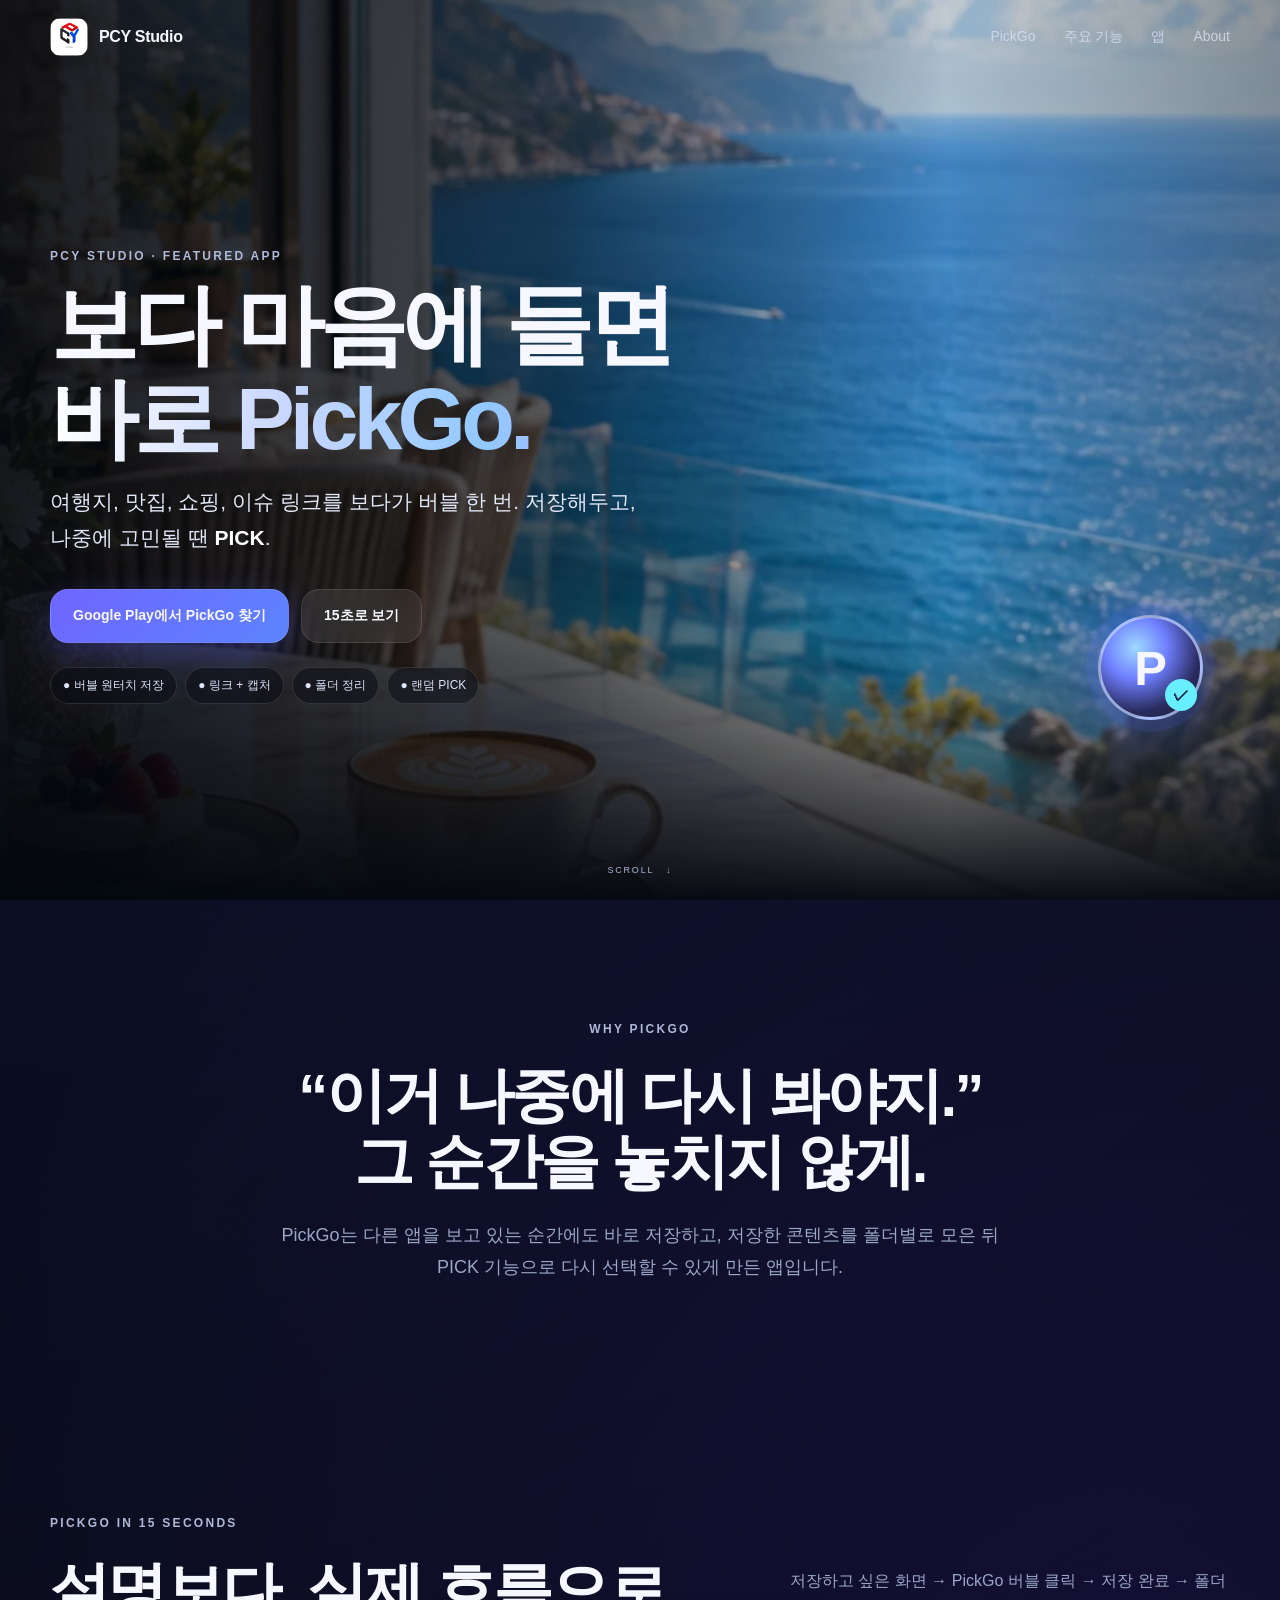
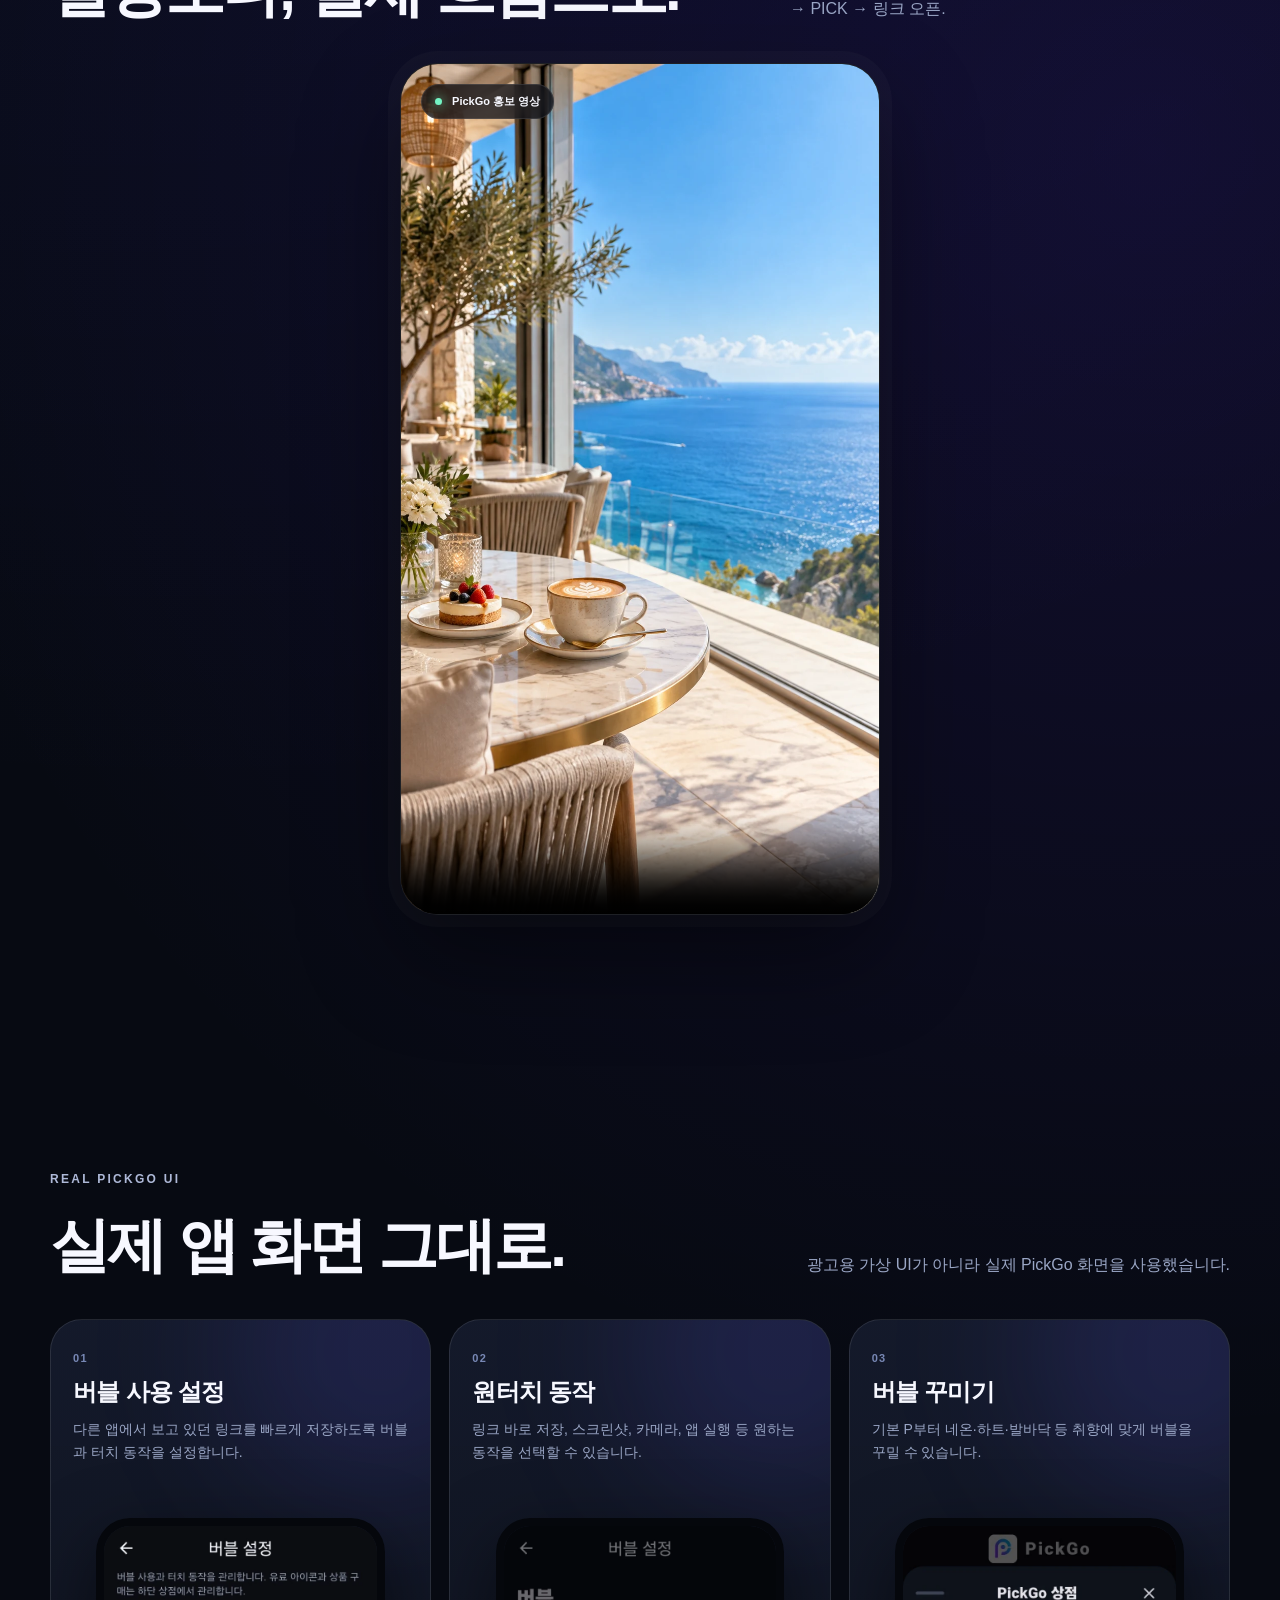
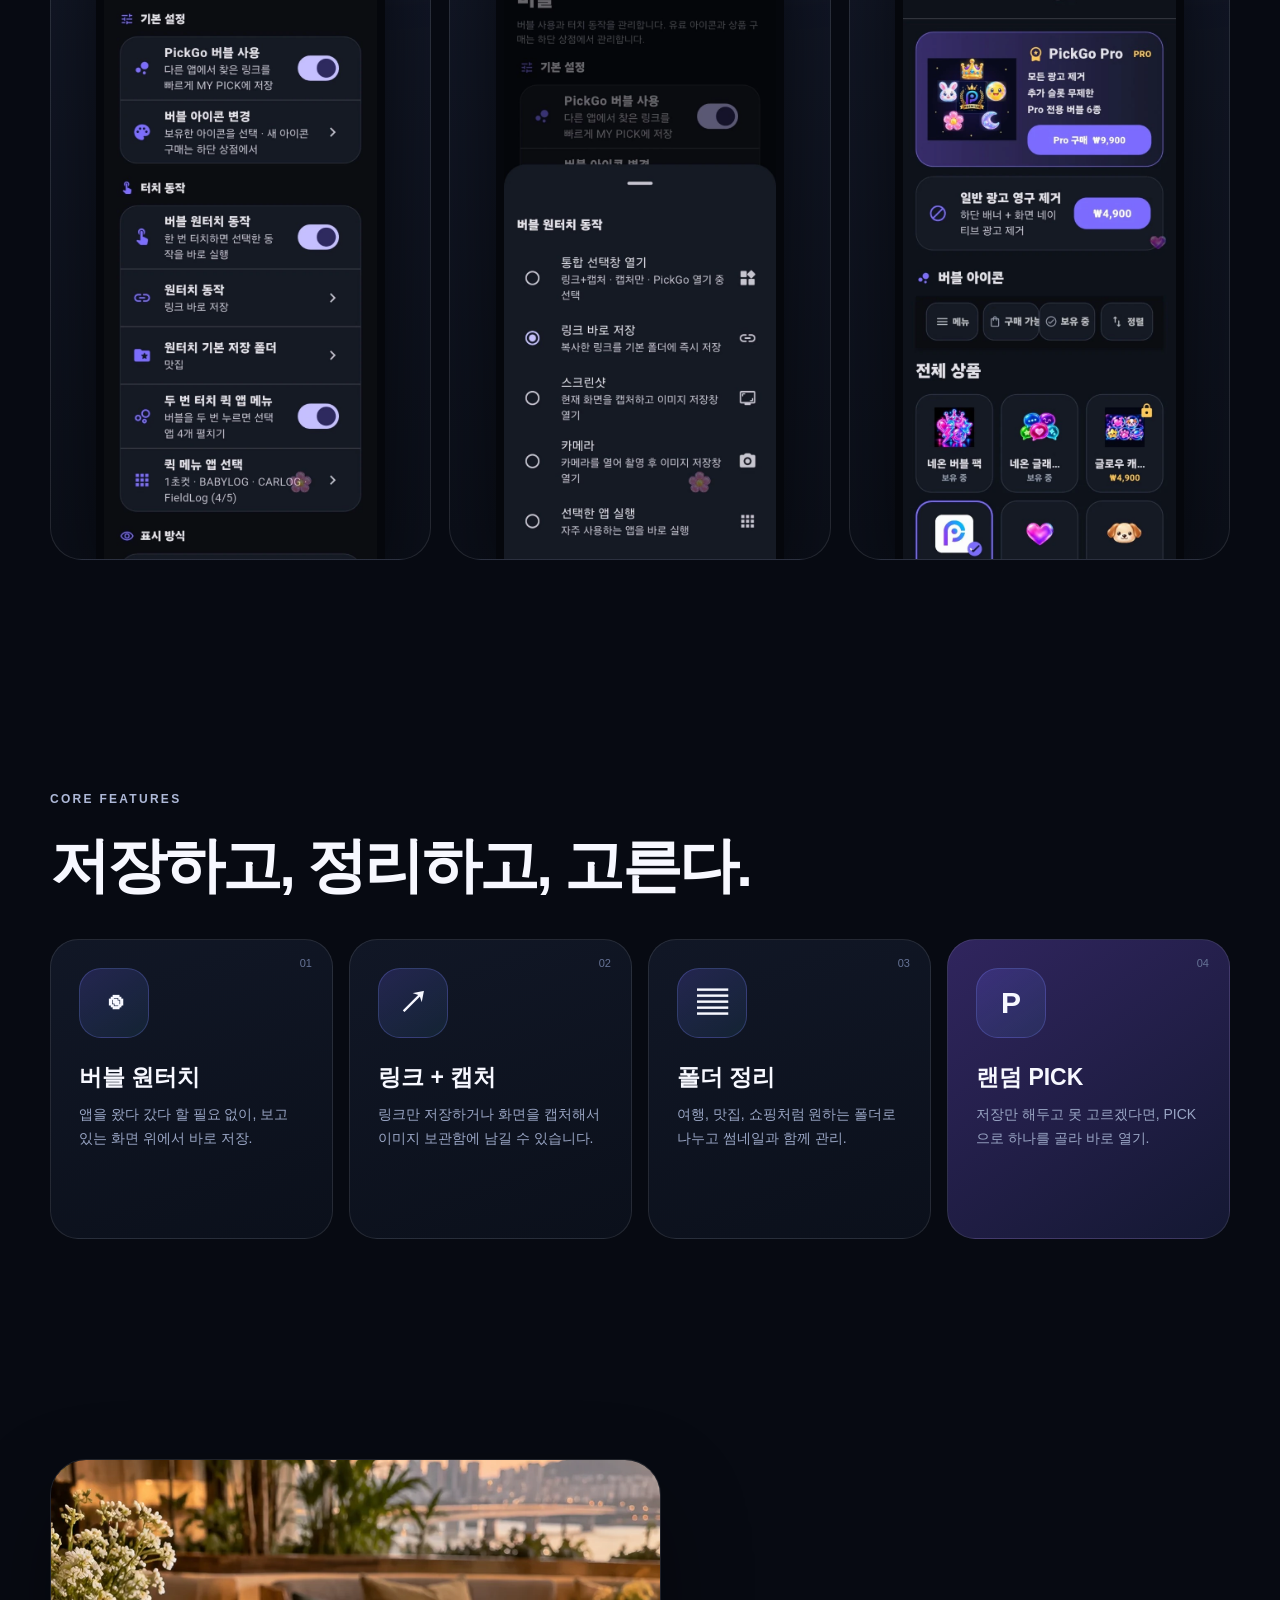
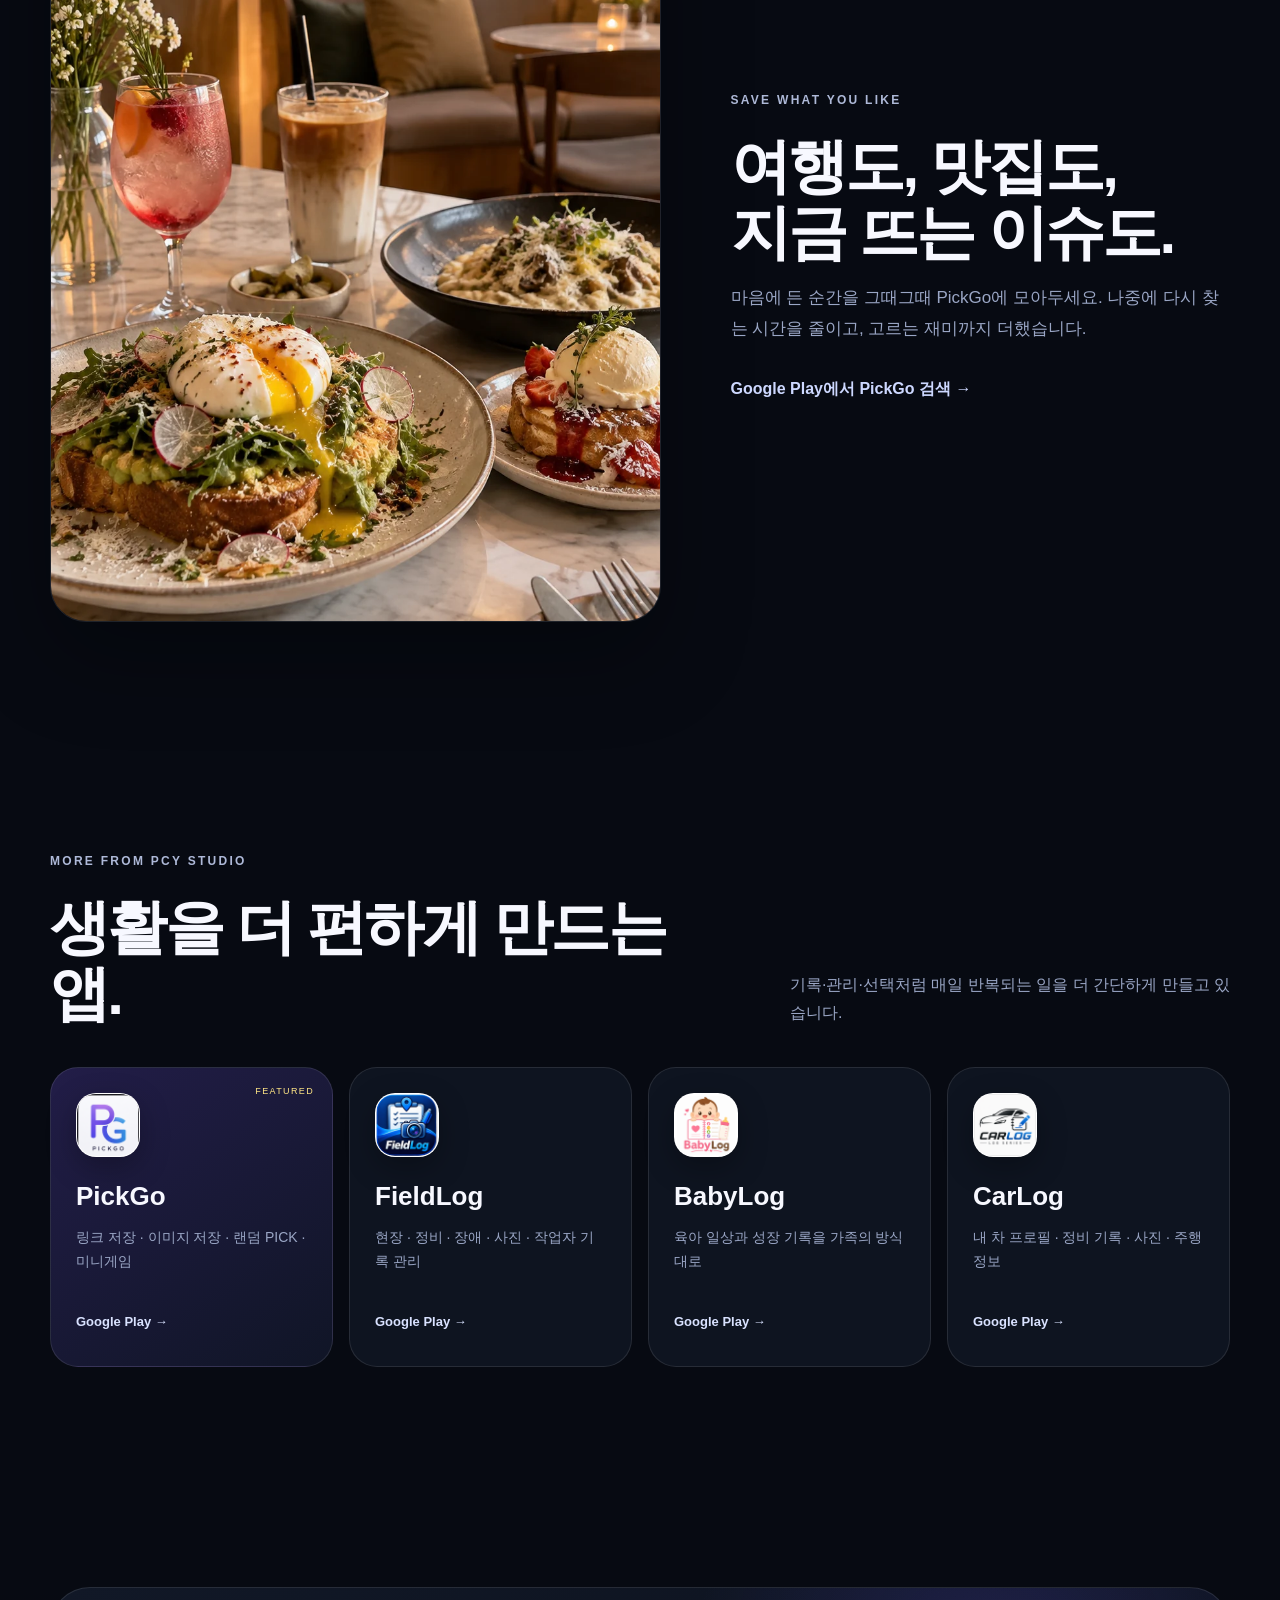
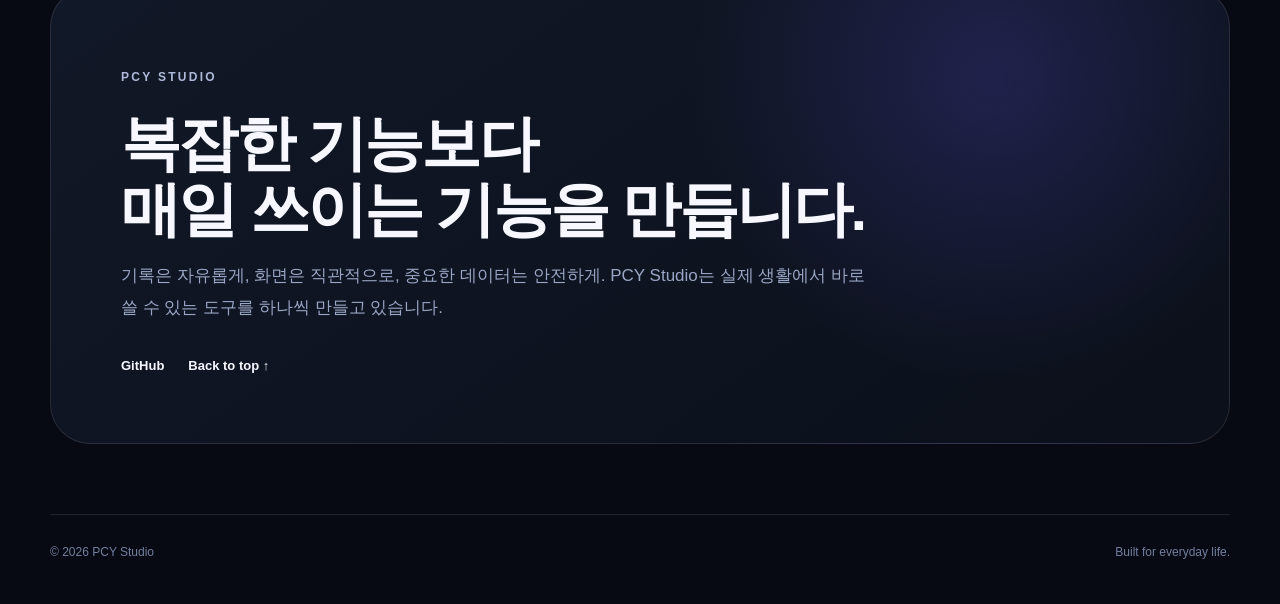
==== commit 57478e2b: "Add files via upload" ====
--- a/index.html
+++ b/index.html
@@ -12,7 +12,7 @@
 <body>
   <header class="topbar">
     <a class="brand" href="#top" aria-label="PCY Studio 홈">
-      <span class="brand-mark" aria-hidden="true">P</span>
+      <img class="brand-logo-img" src="assets/pcy-studio-icon.png" alt="" aria-hidden="true">
       <span>PCY Studio</span>
     </a>
 
@@ -215,28 +215,28 @@
       <div class="app-grid">
         <article class="app-card pickgo">
           <span class="app-badge">FEATURED</span>
-          <div class="app-icon icon-pickgo">P</div>
+          <div class="app-icon app-icon-real"><img src="assets/pickgo-icon.png" alt="PickGo 앱 아이콘"></div>
           <h3>PickGo</h3>
           <p>링크 저장 · 이미지 저장 · 랜덤 PICK · 미니게임</p>
           <a href="https://play.google.com/store/search?q=PickGo&c=apps" target="_blank" rel="noopener">Google Play →</a>
         </article>
 
         <article class="app-card">
-          <div class="app-icon icon-field">F</div>
+          <div class="app-icon app-icon-real"><img src="assets/fieldlog-icon.png" alt="FieldLog 앱 아이콘"></div>
           <h3>FieldLog</h3>
           <p>현장 · 정비 · 장애 · 사진 · 작업자 기록 관리</p>
           <a href="https://play.google.com/store/apps/details?id=com.cyfieldlog.app" target="_blank" rel="noopener">Google Play →</a>
         </article>
 
         <article class="app-card">
-          <div class="app-icon icon-baby">B</div>
+          <div class="app-icon app-icon-real"><img src="assets/babylog-icon.png" alt="BabyLog 앱 아이콘"></div>
           <h3>BabyLog</h3>
           <p>육아 일상과 성장 기록을 가족의 방식대로</p>
           <a href="https://play.google.com/store/search?q=BabyLog&c=apps" target="_blank" rel="noopener">Google Play →</a>
         </article>
 
         <article class="app-card">
-          <div class="app-icon icon-car">C</div>
+          <div class="app-icon app-icon-real"><img src="assets/carlog-icon.png" alt="CarLog 앱 아이콘"></div>
           <h3>CarLog</h3>
           <p>내 차 프로필 · 정비 기록 · 사진 · 주행 정보</p>
           <a href="https://play.google.com/store/apps/details?id=com.cylog.carlog" target="_blank" rel="noopener">Google Play →</a>
--- a/styles.css
+++ b/styles.css
@@ -45,6 +45,10 @@
   border-color:var(--line);
 }
 .brand{display:flex;align-items:center;gap:11px;font-weight:800;letter-spacing:-.02em}
+.brand-logo-img{
+  width:38px;height:38px;object-fit:cover;border-radius:11px;
+  box-shadow:0 7px 24px rgba(0,0,0,.28);
+}
 .brand-mark{
   width:33px;height:33px;border-radius:11px;
   display:grid;place-items:center;
@@ -320,3 +324,16 @@
   .about-panel{padding:36px 24px;border-radius:30px}
   footer{width:calc(100% - 32px);flex-direction:column}
 }
+
+.app-icon-real{
+  padding:0;
+  overflow:hidden;
+  background:#fff;
+  box-shadow:0 10px 30px rgba(0,0,0,.28);
+}
+.app-icon-real img{
+  width:100%;
+  height:100%;
+  object-fit:cover;
+  display:block;
+}
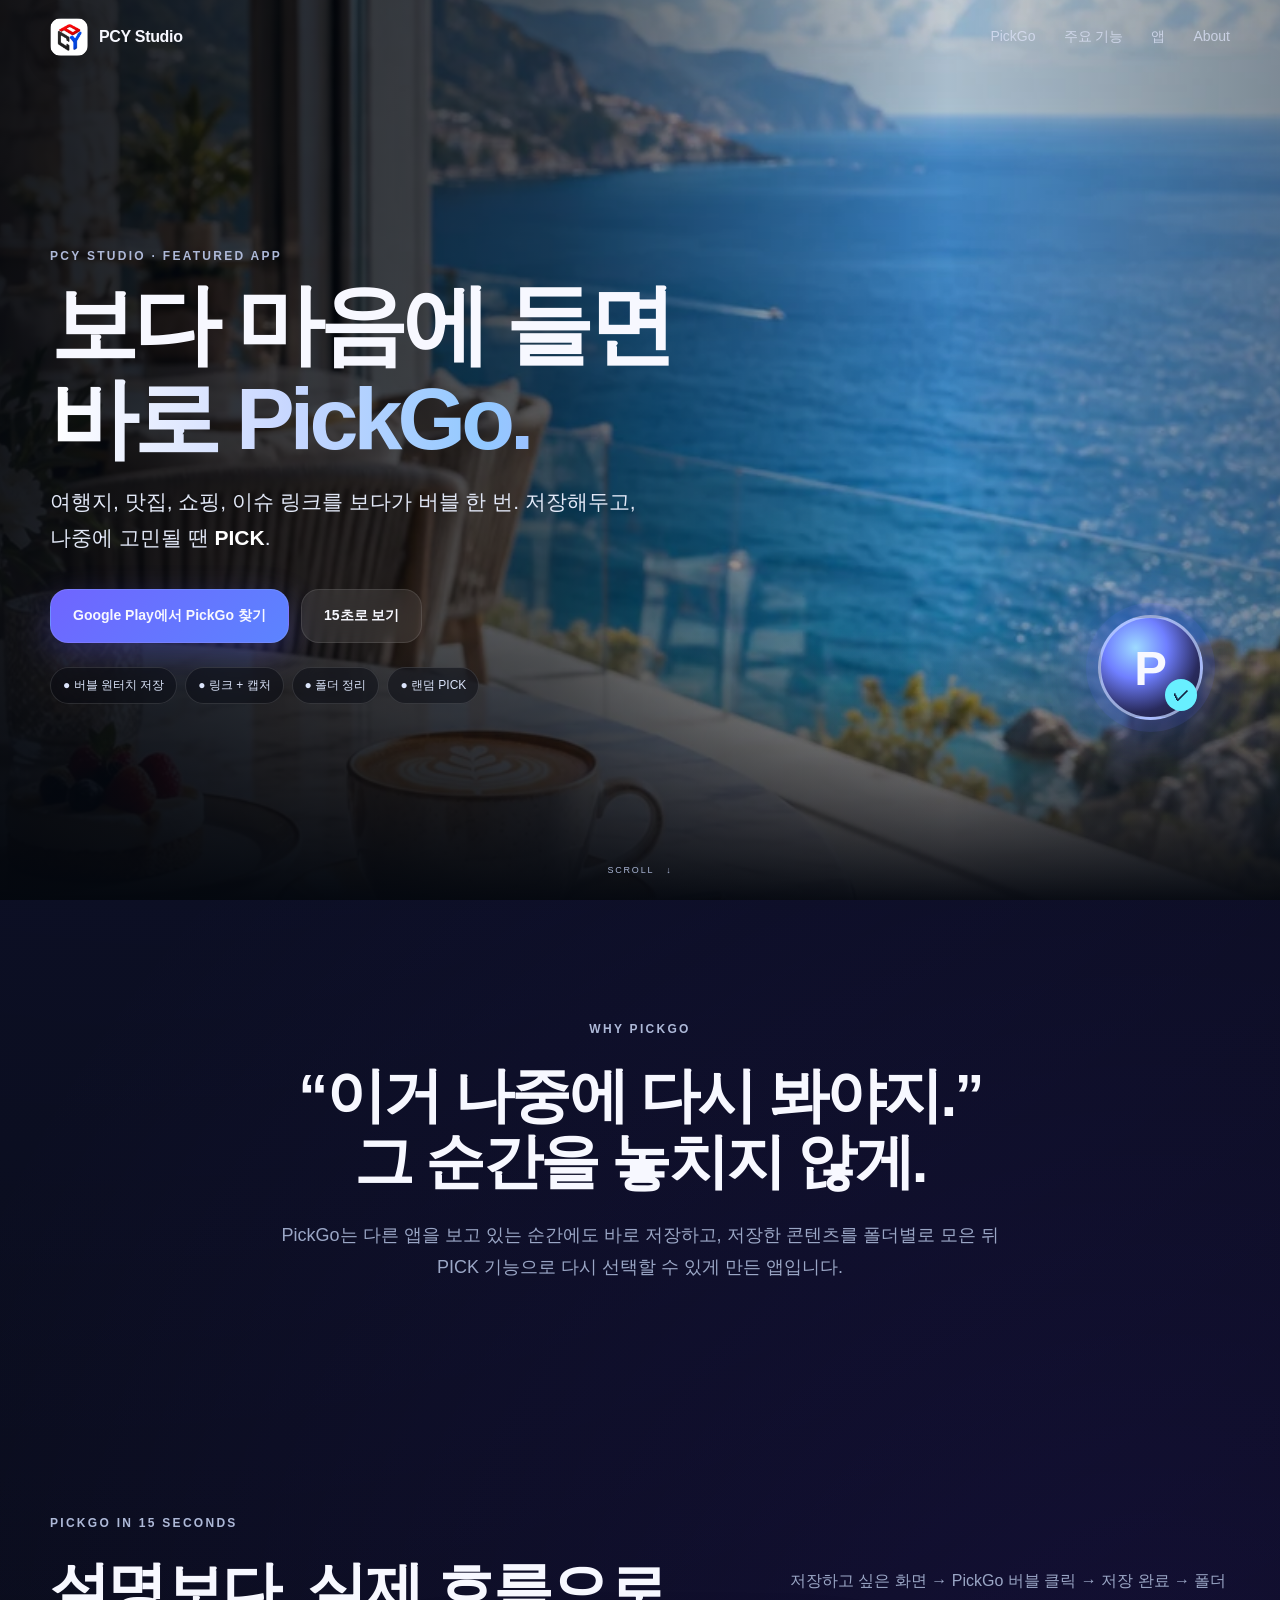
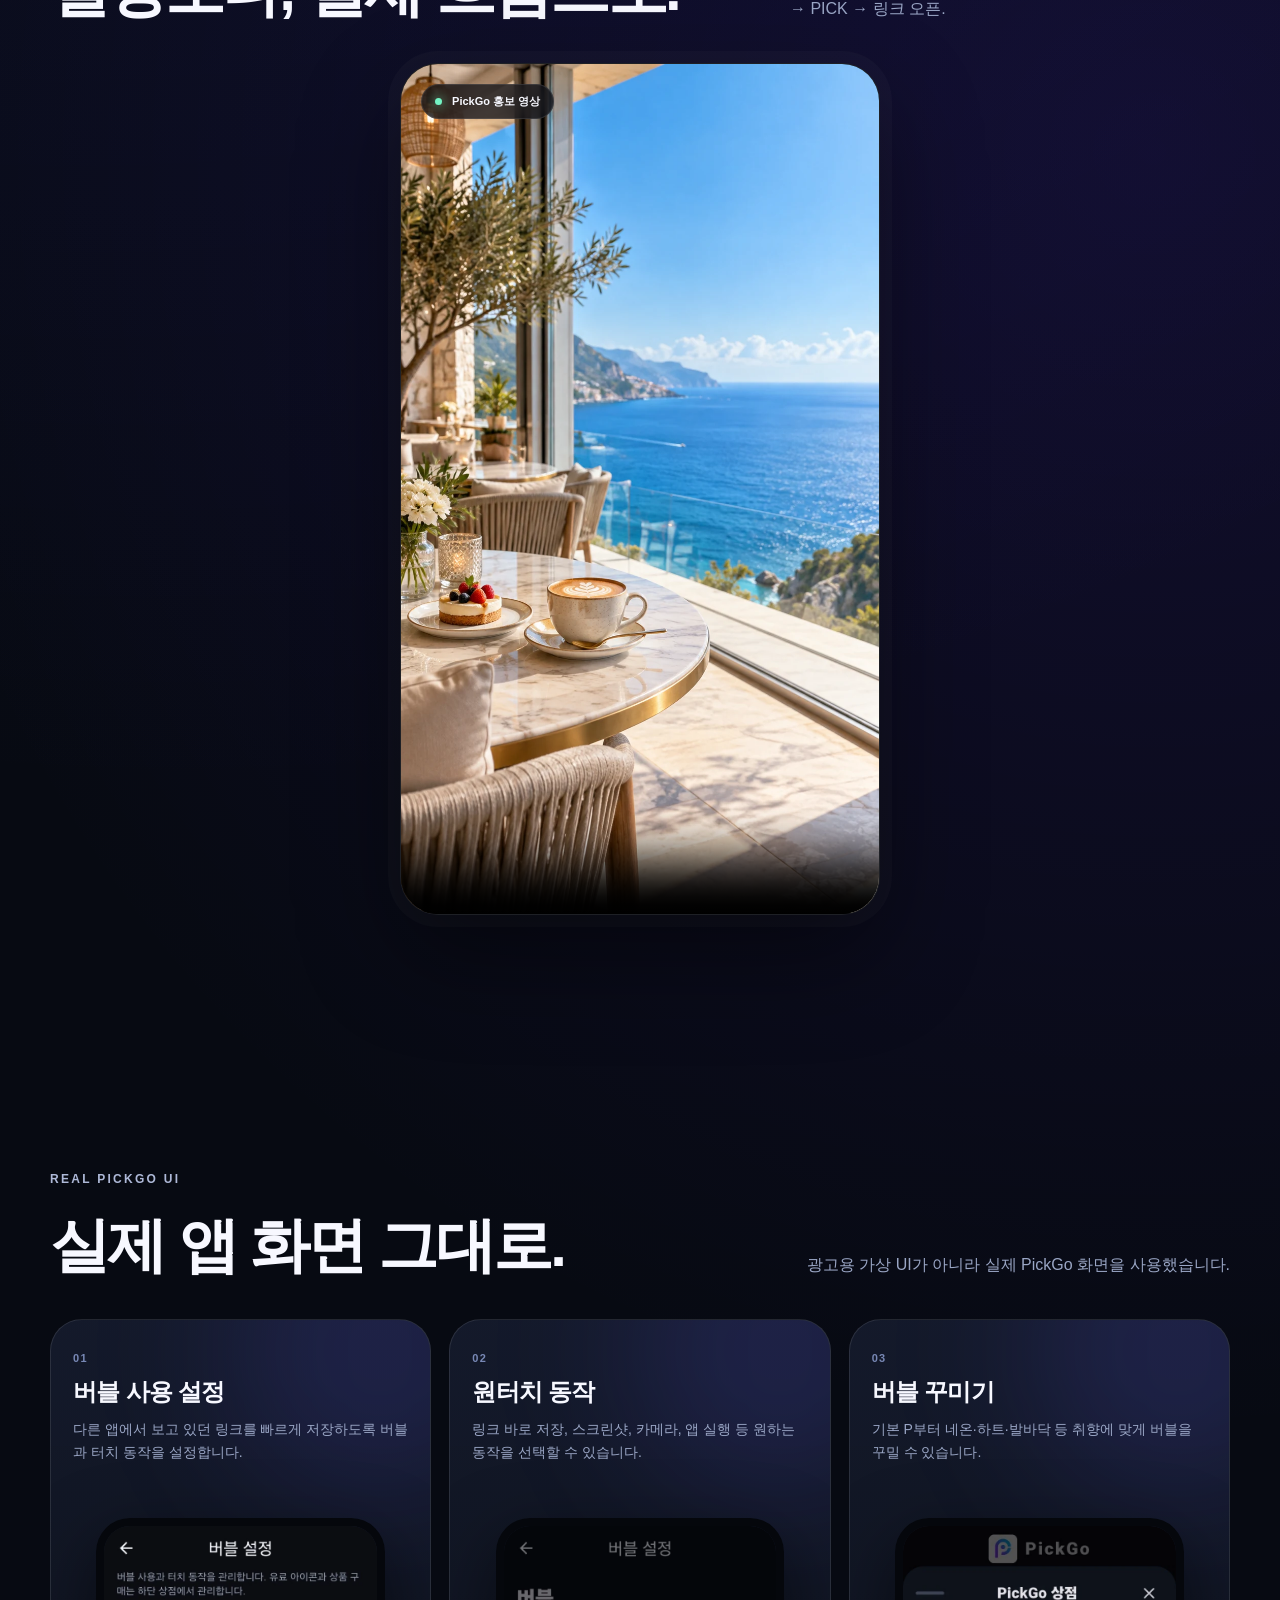
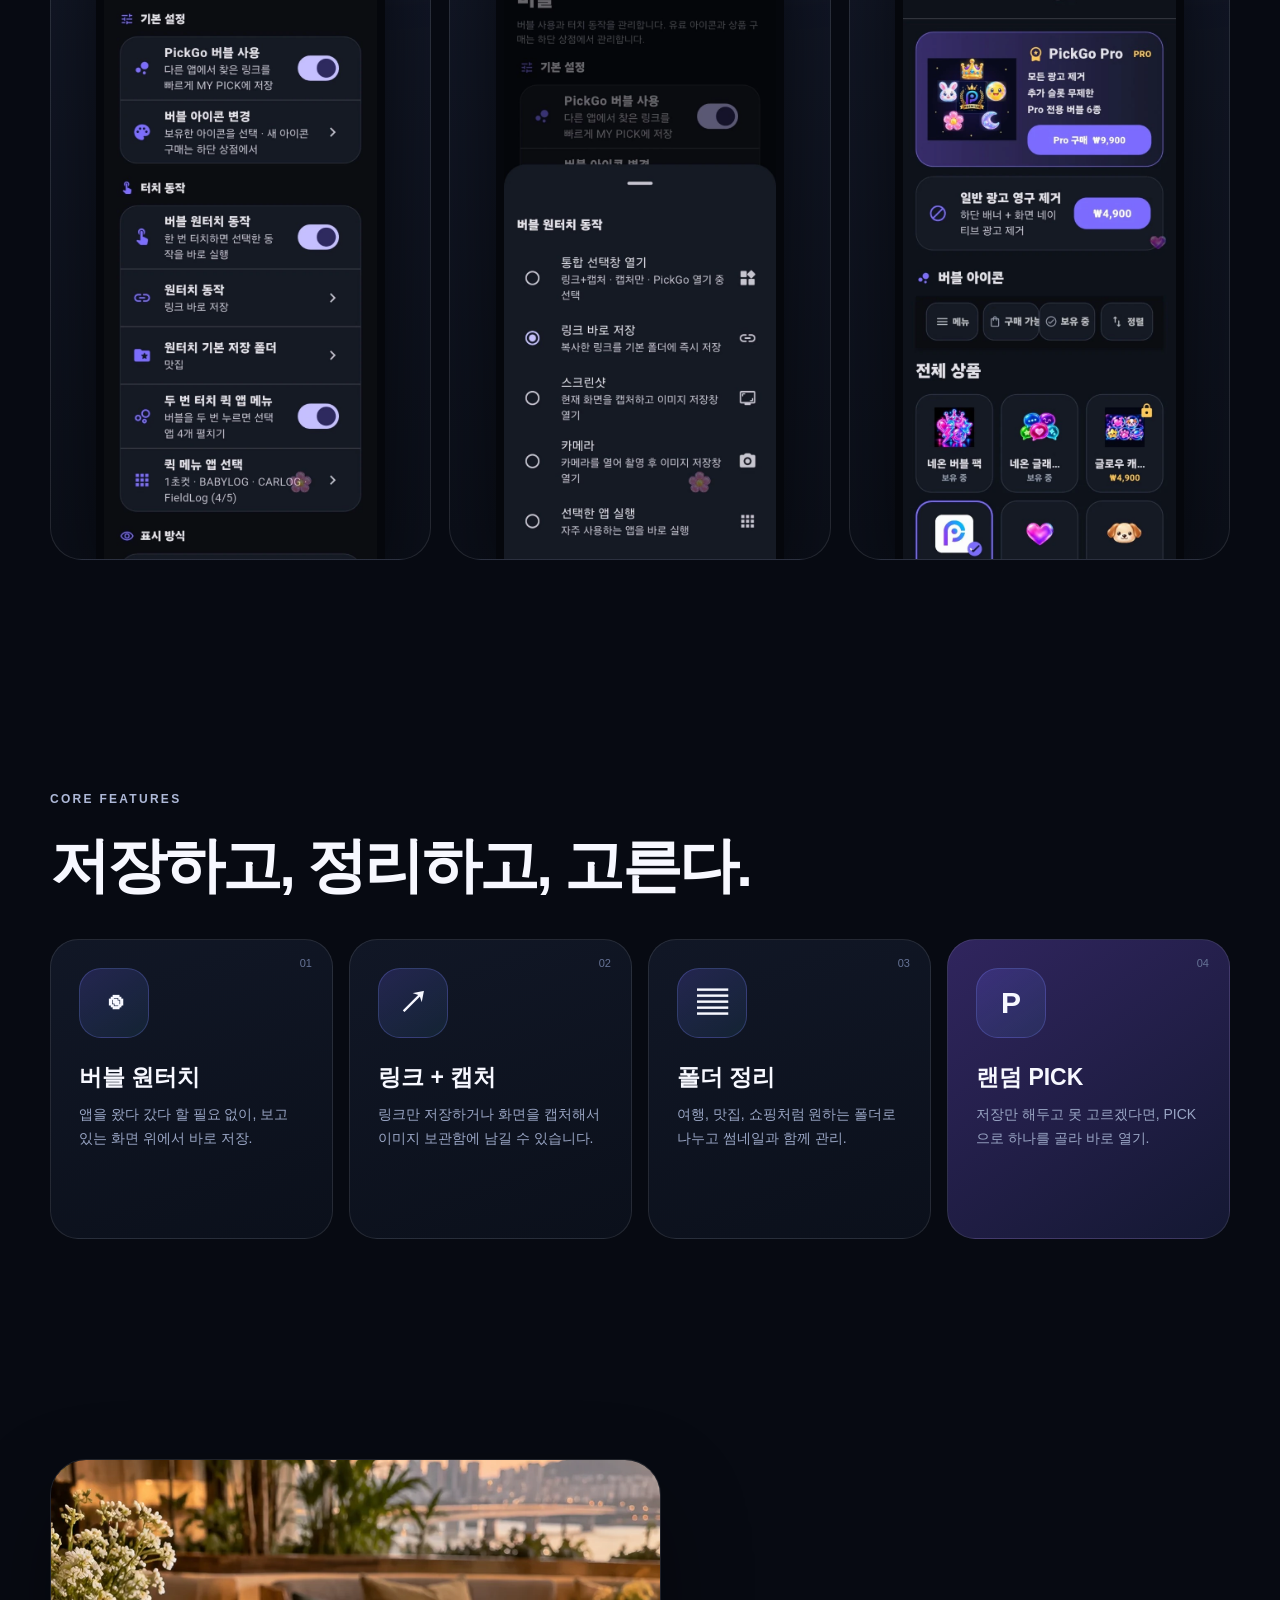
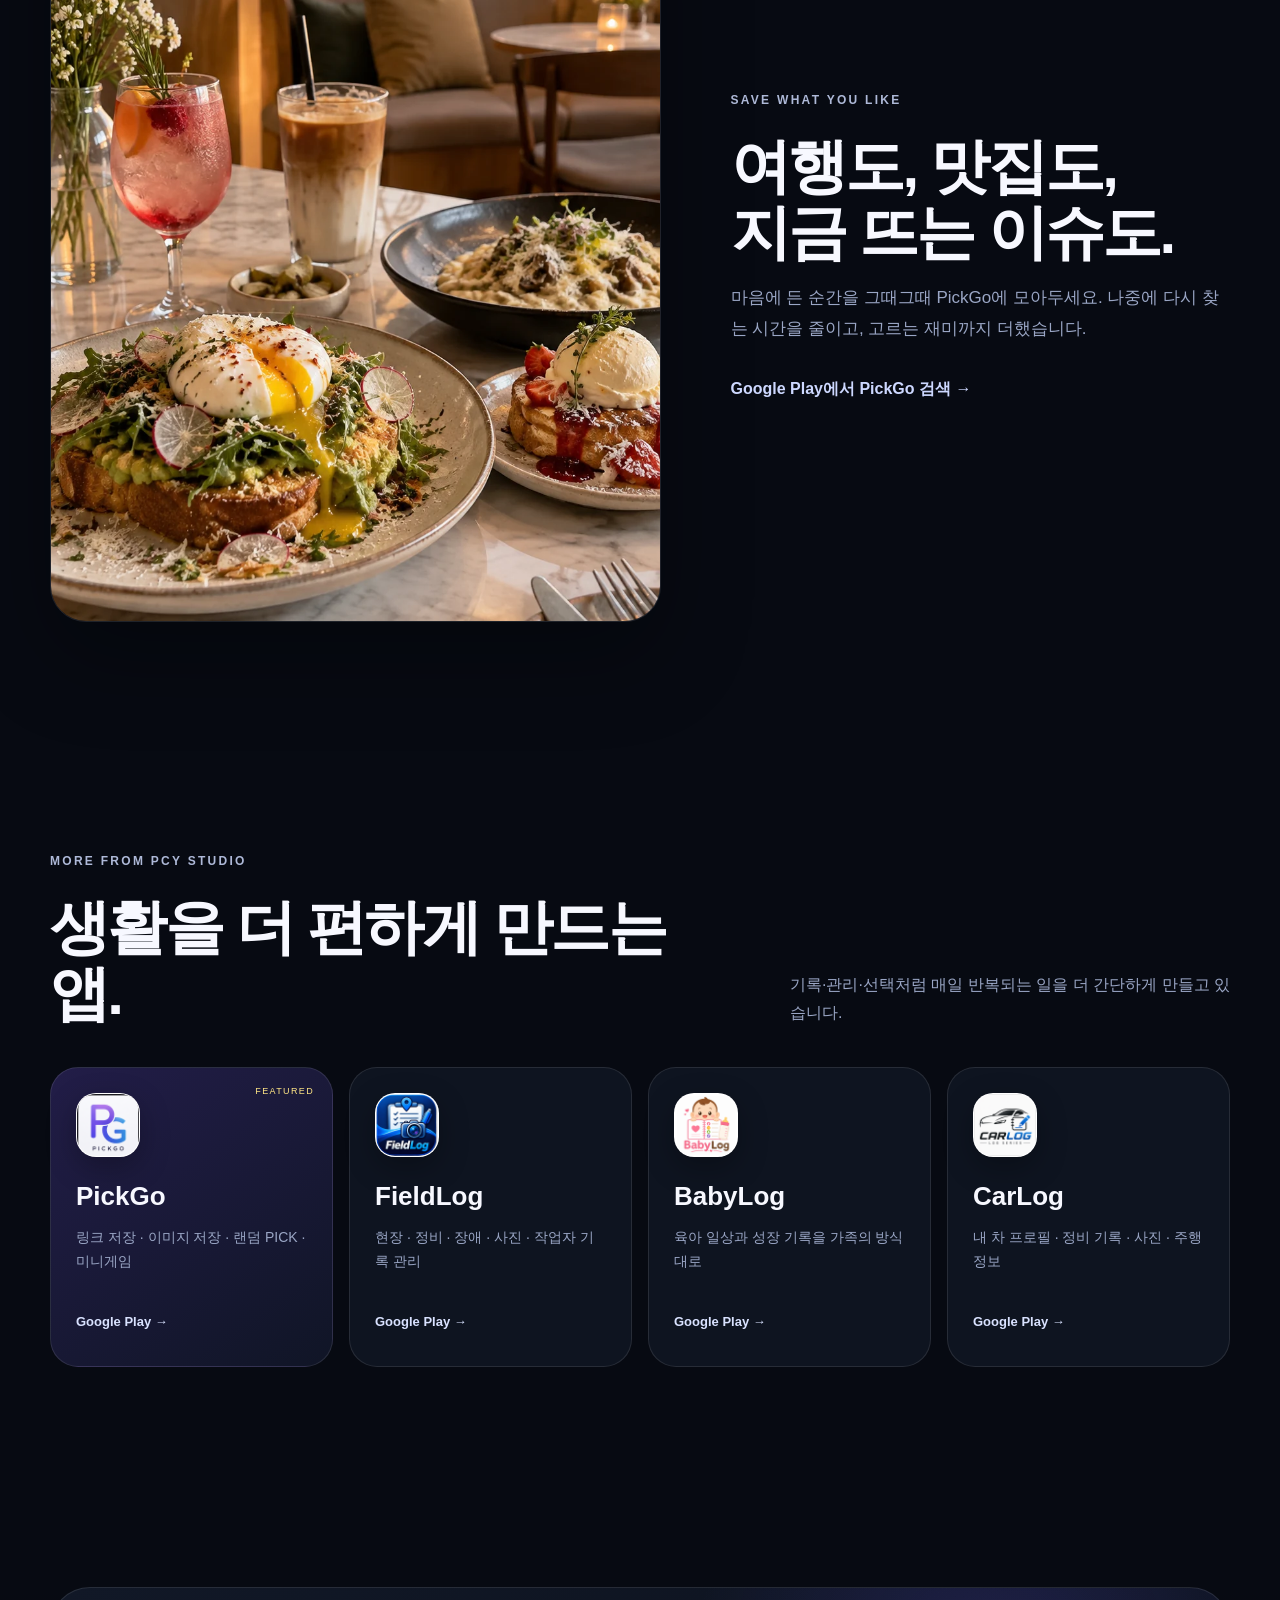
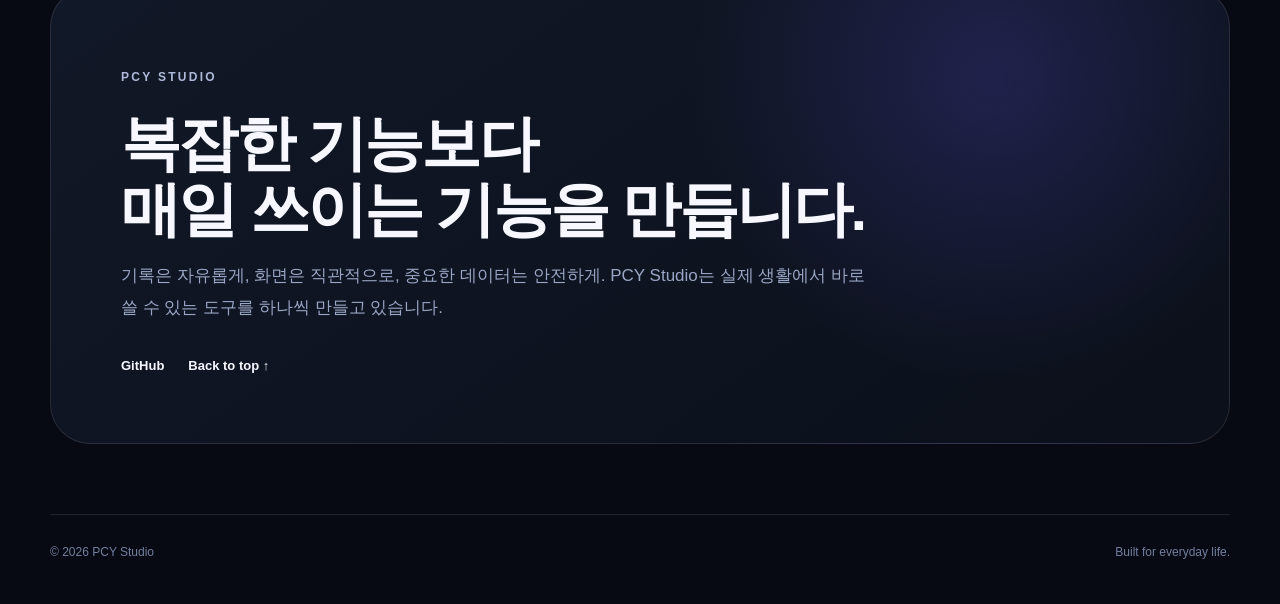
==== commit 1704b23b: "Add files via upload" ====
--- a/index.html
+++ b/index.html
@@ -7,12 +7,12 @@
   <meta name="description" content="PCY Studio가 만드는 생활형 기록·선택 앱. PickGo, FieldLog, BabyLog, CarLog를 만나보세요.">
   <title>PCY Studio | PickGo · FieldLog · BabyLog · CarLog</title>
   <link rel="icon" href="assets/favicon.svg" type="image/svg+xml">
-  <link rel="stylesheet" href="styles.css">
+  <link rel="stylesheet" href="styles.css?v=20260919c">
 </head>
 <body>
   <header class="topbar">
     <a class="brand" href="#top" aria-label="PCY Studio 홈">
-      <img class="brand-logo-img" src="assets/pcy-studio-icon.png" alt="" aria-hidden="true">
+      <img class="brand-logo-img" src="assets/pcy-header-icon.png?v=20260919c" alt="" aria-hidden="true" width="38" height="38" style="width:38px;height:38px;max-width:38px;max-height:38px;min-width:38px;min-height:38px;object-fit:cover;border-radius:11px;display:block;flex:0 0 38px;">
       <span>PCY Studio</span>
     </a>
 
@@ -265,6 +265,6 @@
     <span>Built for everyday life.</span>
   </footer>
 
-  <script src="script.js"></script>
+  <script src="script.js?v=20260919c"></script>
 </body>
 </html>
--- a/styles.css
+++ b/styles.css
@@ -337,3 +337,28 @@
   object-fit:cover;
   display:block;
 }
+
+/* 2026-09-19 header-logo hard fix */
+.topbar .brand .brand-logo-img{
+  width:38px !important;
+  height:38px !important;
+  max-width:38px !important;
+  max-height:38px !important;
+  min-width:38px !important;
+  min-height:38px !important;
+  object-fit:cover !important;
+  border-radius:11px !important;
+  display:block !important;
+  flex:0 0 38px !important;
+}
+@media (max-width:720px){
+  .topbar .brand .brand-logo-img{
+    width:34px !important;
+    height:34px !important;
+    max-width:34px !important;
+    max-height:34px !important;
+    min-width:34px !important;
+    min-height:34px !important;
+    flex-basis:34px !important;
+  }
+}
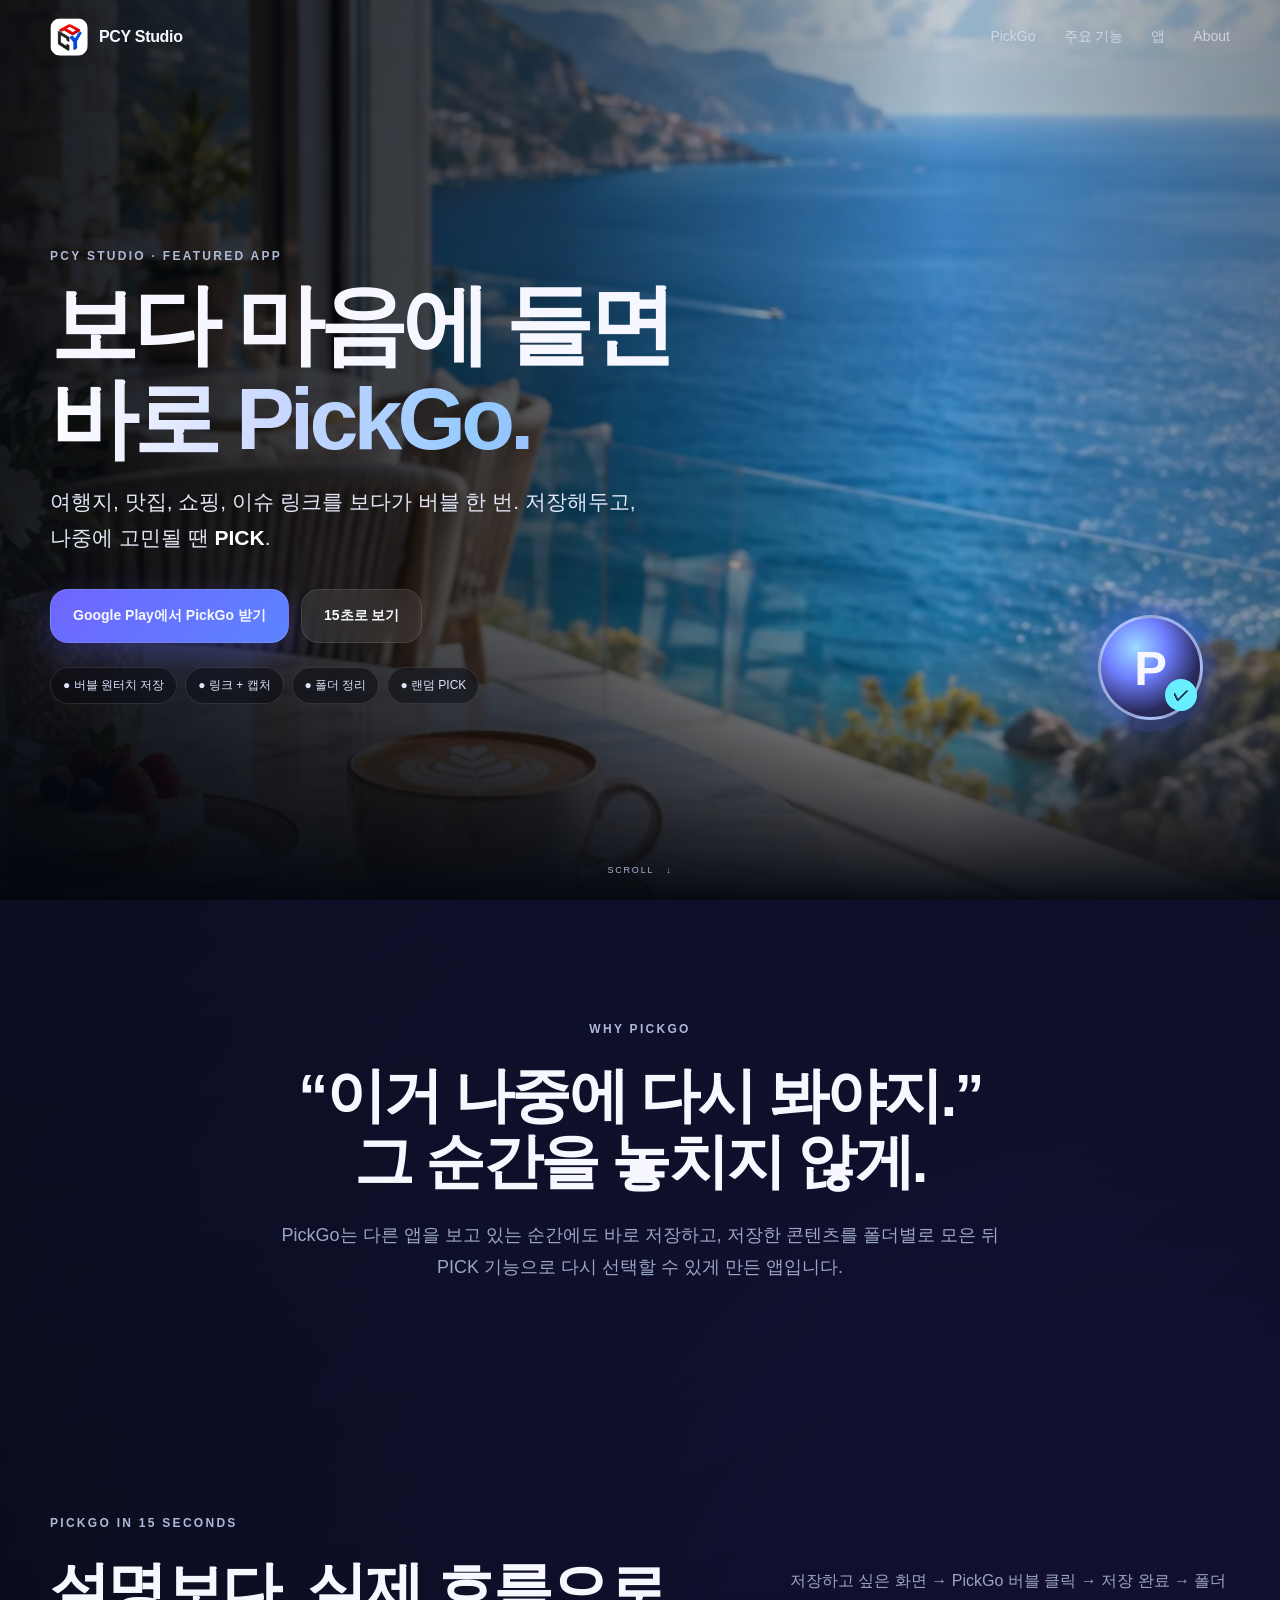
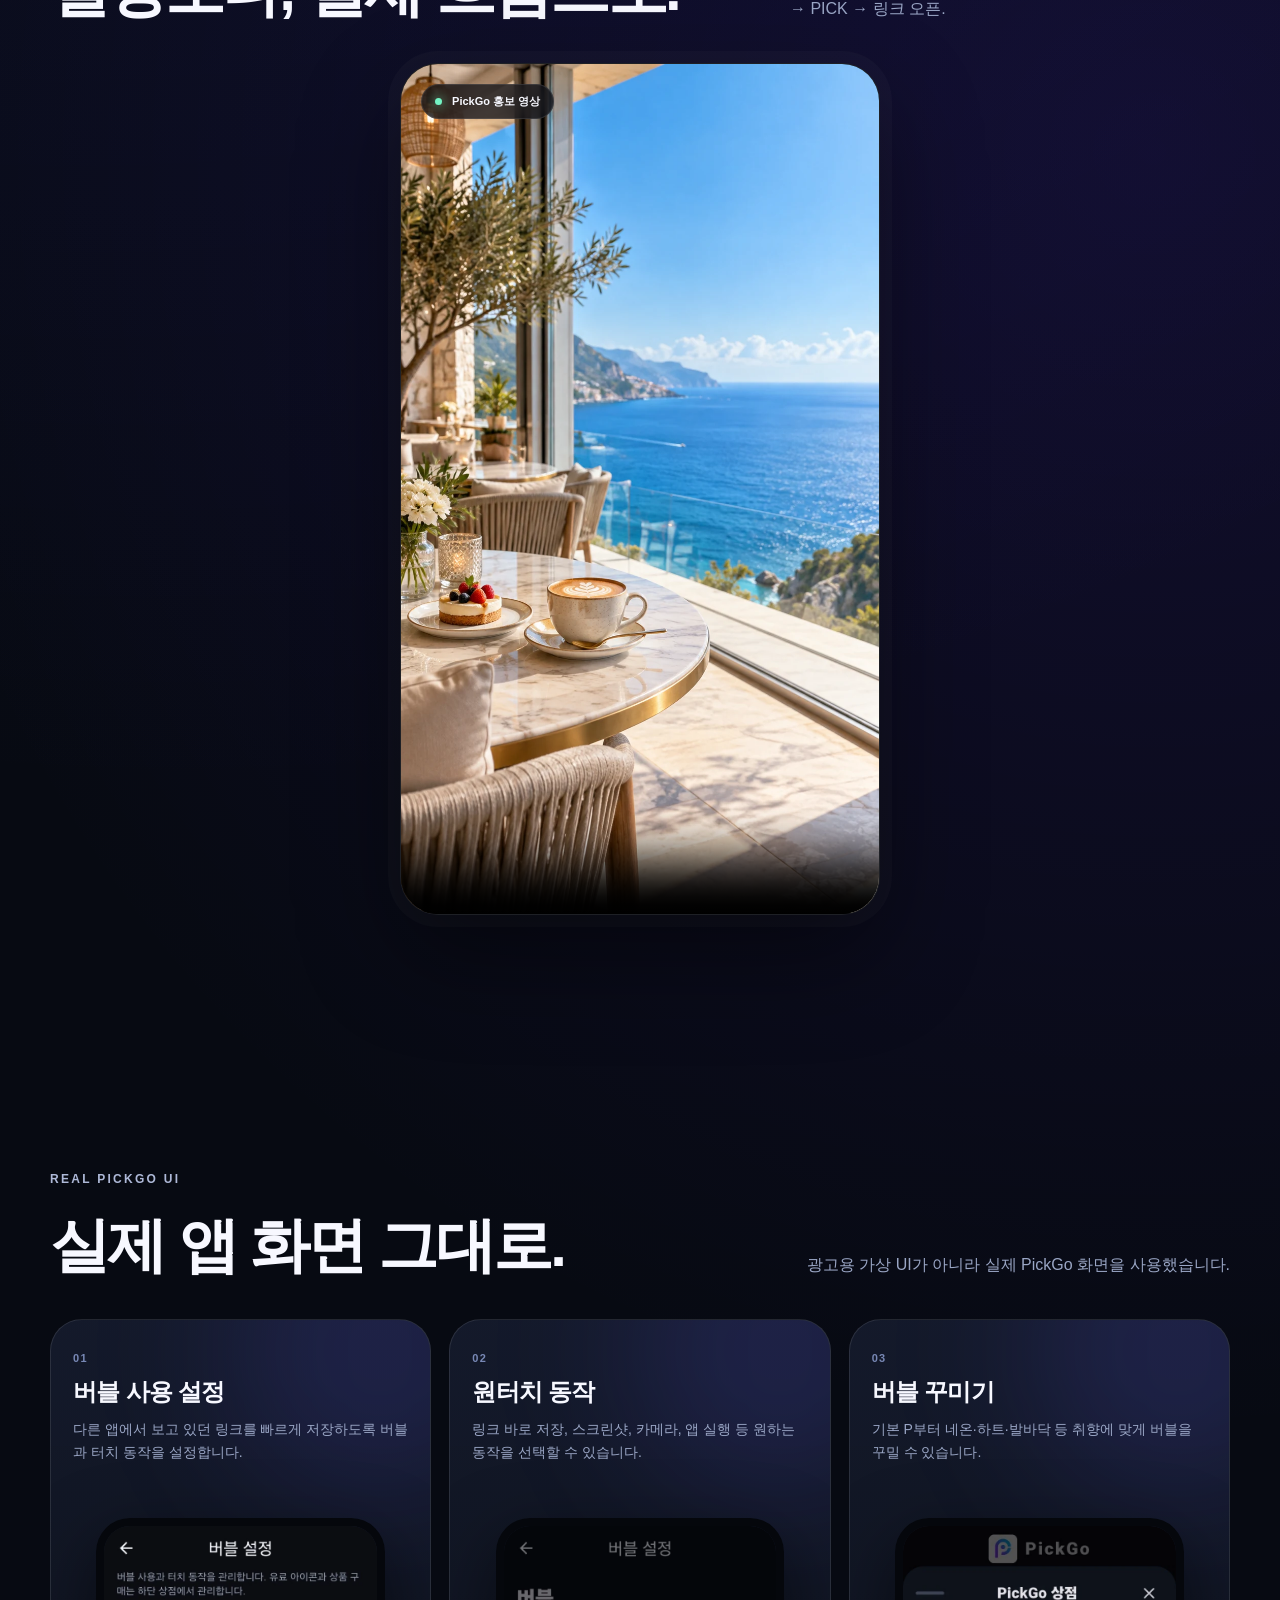
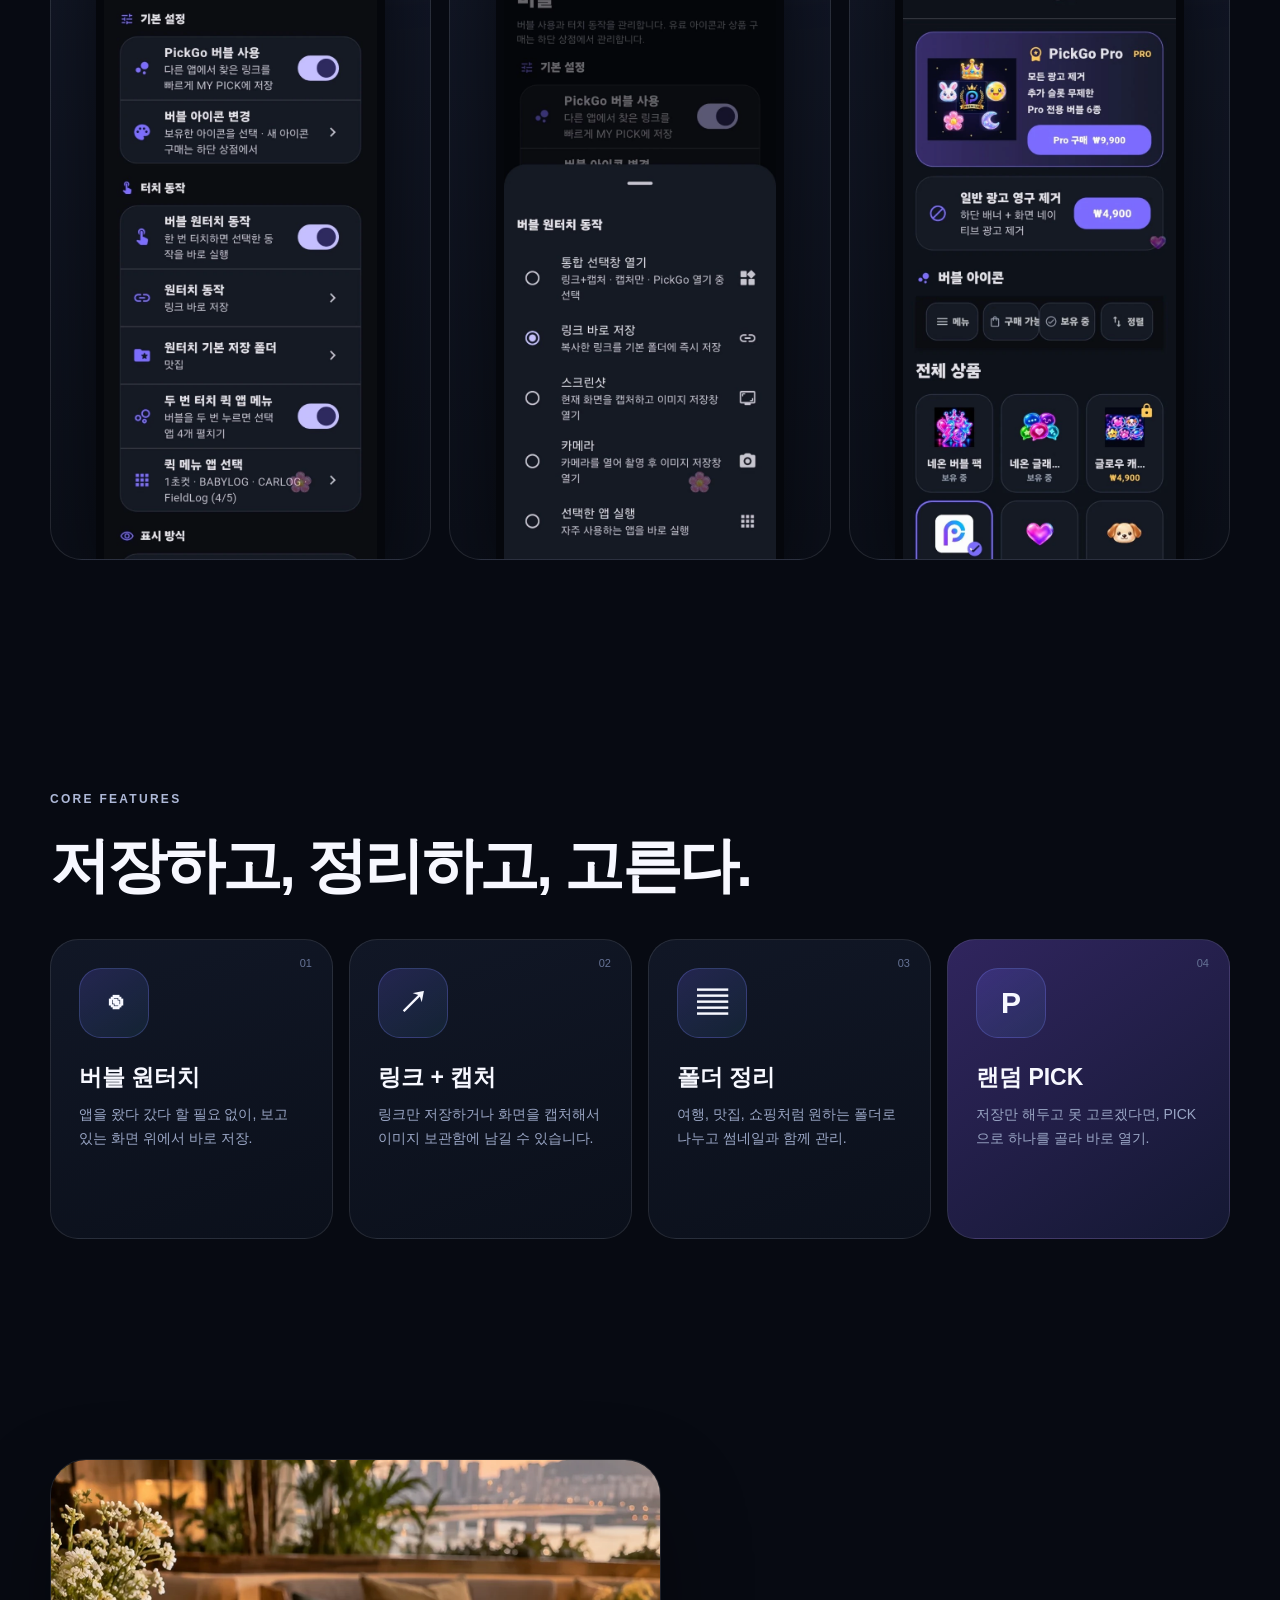
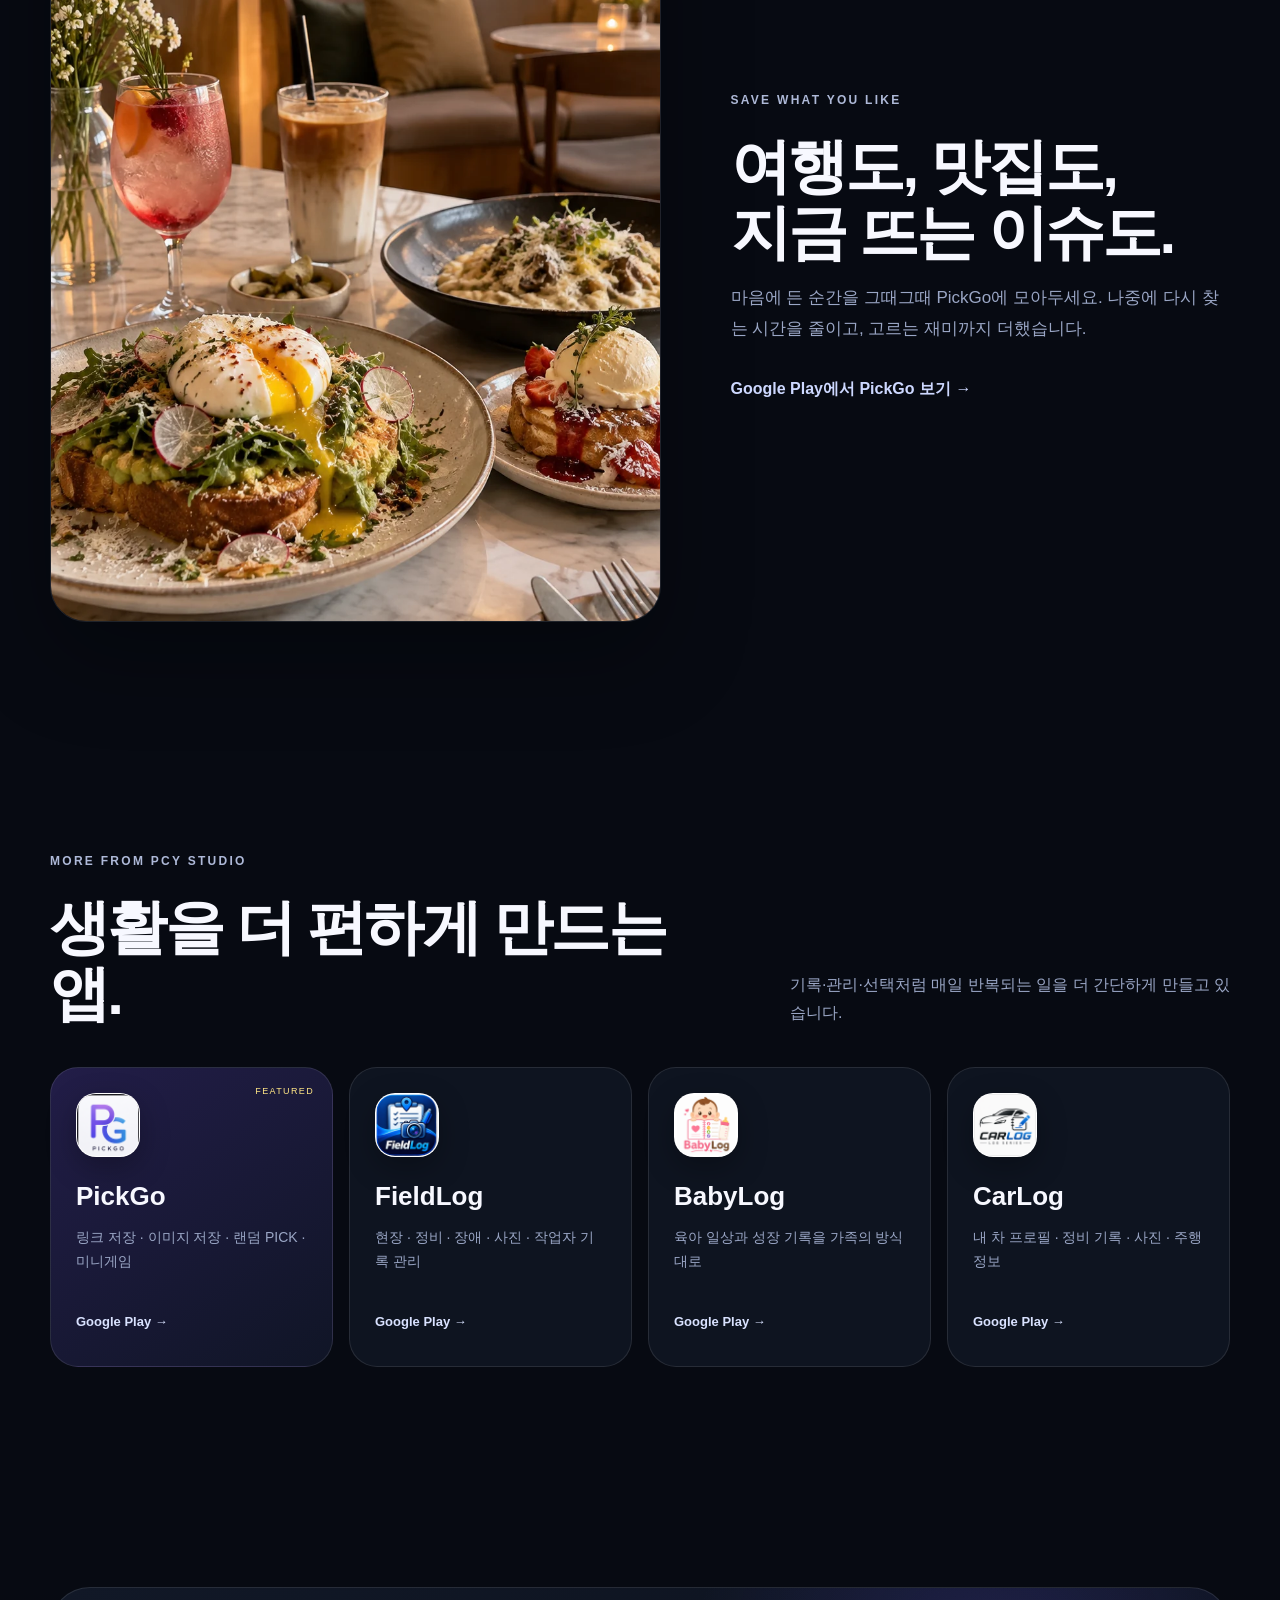
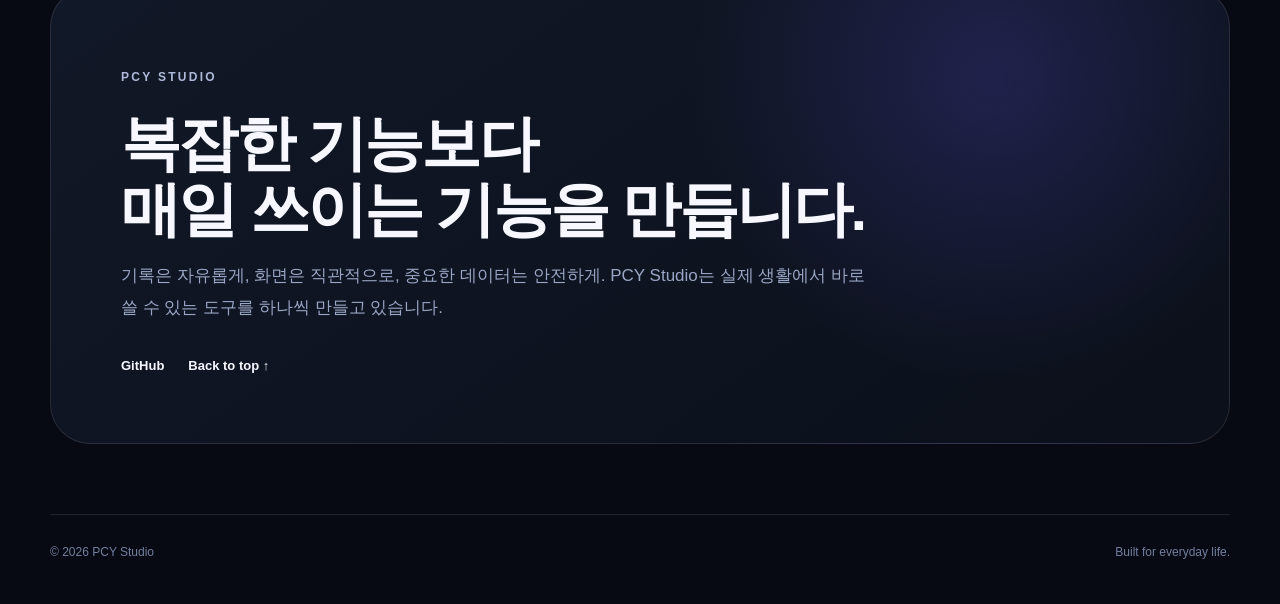
==== commit 270122d6: "Add files via upload" ====
--- a/index.html
+++ b/index.html
@@ -1,270 +1,238 @@
-<!doctype html>
+<!DOCTYPE html>
+
 <html lang="ko">
 <head>
-  <meta charset="utf-8">
-  <meta name="viewport" content="width=device-width, initial-scale=1">
-  <meta name="theme-color" content="#0b1020">
-  <meta name="description" content="PCY Studio가 만드는 생활형 기록·선택 앱. PickGo, FieldLog, BabyLog, CarLog를 만나보세요.">
-  <title>PCY Studio | PickGo · FieldLog · BabyLog · CarLog</title>
-  <link rel="icon" href="assets/favicon.svg" type="image/svg+xml">
-  <link rel="stylesheet" href="styles.css?v=20260919c">
+<meta charset="utf-8"/>
+<meta content="width=device-width, initial-scale=1" name="viewport"/>
+<meta content="#0b1020" name="theme-color"/>
+<meta content="PCY Studio가 만드는 생활형 기록·선택 앱. PickGo, FieldLog, BabyLog, CarLog를 만나보세요." name="description"/>
+<title>PCY Studio | PickGo · FieldLog · BabyLog · CarLog</title>
+<link href="assets/favicon.svg" rel="icon" type="image/svg+xml"/>
+<link href="styles.css?v=20260919e" rel="stylesheet"/>
 </head>
 <body>
-  <header class="topbar">
-    <a class="brand" href="#top" aria-label="PCY Studio 홈">
-      <img class="brand-logo-img" src="assets/pcy-header-icon.png?v=20260919c" alt="" aria-hidden="true" width="38" height="38" style="width:38px;height:38px;max-width:38px;max-height:38px;min-width:38px;min-height:38px;object-fit:cover;border-radius:11px;display:block;flex:0 0 38px;">
-      <span>PCY Studio</span>
-    </a>
-
-    <button class="menu-btn" type="button" aria-label="메뉴 열기" aria-expanded="false">
-      <span></span><span></span><span></span>
-    </button>
-
-    <nav class="nav">
-      <a href="#pickgo">PickGo</a>
-      <a href="#features">주요 기능</a>
-      <a href="#apps">앱</a>
-      <a href="#about">About</a>
-    </nav>
-  </header>
-
-  <main id="top">
-    <section class="hero">
-      <div class="hero-bg hero-bg-a"></div>
-      <div class="hero-bg hero-bg-b"></div>
-      <div class="hero-shade"></div>
-
-      <div class="hero-content">
-        <span class="eyebrow">PCY STUDIO · FEATURED APP</span>
-        <h1>
+<header class="topbar">
+<a aria-label="PCY Studio 홈" class="brand" href="#top">
+<img alt="" aria-hidden="true" class="brand-logo-img" height="38" src="assets/pcy-header-icon.png?v=20260919e" style="width:38px;height:38px;max-width:38px;max-height:38px;min-width:38px;min-height:38px;object-fit:cover;border-radius:11px;display:block;flex:0 0 38px;" width="38"/>
+<span>PCY Studio</span>
+</a>
+<button aria-expanded="false" aria-label="메뉴 열기" class="menu-btn" type="button">
+<span></span><span></span><span></span>
+</button>
+<nav class="nav">
+<a href="#pickgo">PickGo</a>
+<a href="#features">주요 기능</a>
+<a href="#apps">앱</a>
+<a href="#about">About</a>
+</nav>
+</header>
+<main id="top">
+<section class="hero">
+<div class="hero-bg hero-bg-a"></div>
+<div class="hero-bg hero-bg-b"></div>
+<div class="hero-shade"></div>
+<div class="hero-content">
+<span class="eyebrow">PCY STUDIO · FEATURED APP</span>
+<h1>
           보다 마음에 들면
           <span>바로 PickGo.</span>
-        </h1>
-        <p class="hero-copy">
+</h1>
+<p class="hero-copy">
           여행지, 맛집, 쇼핑, 이슈 링크를 보다가 버블 한 번.
           저장해두고, 나중에 고민될 땐 <strong>PICK</strong>.
         </p>
-
-        <div class="hero-actions">
-          <a class="btn btn-primary" href="https://play.google.com/store/search?q=PickGo&c=apps" target="_blank" rel="noopener">
-            Google Play에서 PickGo 찾기
-          </a>
-          <a class="btn btn-glass" href="#demo">15초로 보기</a>
-        </div>
-
-        <div class="hero-pills" aria-label="PickGo 핵심 기능">
-          <span>● 버블 원터치 저장</span>
-          <span>● 링크 + 캡처</span>
-          <span>● 폴더 정리</span>
-          <span>● 랜덤 PICK</span>
-        </div>
-      </div>
-
-      <div class="floating-bubble" aria-label="PickGo 버블 아이콘">
-        <span class="bubble-p">P</span>
-        <span class="bubble-check">✓</span>
-      </div>
-
-      <div class="scroll-hint">SCROLL <span>↓</span></div>
-    </section>
-
-    <section class="statement section">
-      <p class="section-kicker">WHY PICKGO</p>
-      <h2>“이거 나중에 다시 봐야지.”<br>그 순간을 놓치지 않게.</h2>
-      <p class="section-desc">
+<div class="hero-actions">
+<a class="btn btn-primary" href="https://play.google.com/store/apps/details?id=com.cypickgo.app" rel="noopener" target="_blank">Google Play에서 PickGo 받기</a>
+<a class="btn btn-glass" href="#demo">15초로 보기</a>
+</div>
+<div aria-label="PickGo 핵심 기능" class="hero-pills">
+<span>● 버블 원터치 저장</span>
+<span>● 링크 + 캡처</span>
+<span>● 폴더 정리</span>
+<span>● 랜덤 PICK</span>
+</div>
+</div>
+<div aria-label="PickGo 버블 아이콘" class="floating-bubble">
+<span class="bubble-p">P</span>
+<span class="bubble-check">✓</span>
+</div>
+<div class="scroll-hint">SCROLL <span>↓</span></div>
+</section>
+<section class="statement section">
+<p class="section-kicker">WHY PICKGO</p>
+<h2>“이거 나중에 다시 봐야지.”<br/>그 순간을 놓치지 않게.</h2>
+<p class="section-desc">
         PickGo는 다른 앱을 보고 있는 순간에도 바로 저장하고,
         저장한 콘텐츠를 폴더별로 모은 뒤 PICK 기능으로 다시 선택할 수 있게 만든 앱입니다.
       </p>
-    </section>
-
-    <section id="demo" class="demo section">
-      <div class="section-heading">
-        <div>
-          <p class="section-kicker">PICKGO IN 15 SECONDS</p>
-          <h2>설명보다, 실제 흐름으로.</h2>
-        </div>
-        <p>
+</section>
+<section class="demo section" id="demo">
+<div class="section-heading">
+<div>
+<p class="section-kicker">PICKGO IN 15 SECONDS</p>
+<h2>설명보다, 실제 흐름으로.</h2>
+</div>
+<p>
           저장하고 싶은 화면 → PickGo 버블 클릭 → 저장 완료 → 폴더 → PICK → 링크 오픈.
         </p>
-      </div>
-
-      <div class="video-wrap">
-        <video controls playsinline preload="metadata" poster="assets/hero-ocean.webp">
-          <source src="assets/pickgo-promo.mp4" type="video/mp4">
+</div>
+<div class="video-wrap">
+<video controls="" playsinline="" poster="assets/hero-ocean.webp" preload="metadata">
+<source src="assets/pickgo-promo.mp4" type="video/mp4"/>
           현재 브라우저는 비디오 재생을 지원하지 않습니다.
         </video>
-        <div class="video-note">
-          <span class="live-dot"></span>
+<div class="video-note">
+<span class="live-dot"></span>
           PickGo 홍보 영상
         </div>
-      </div>
-    </section>
-
-    <section id="pickgo" class="real-ui section">
-      <div class="section-heading">
-        <div>
-          <p class="section-kicker">REAL PICKGO UI</p>
-          <h2>실제 앱 화면 그대로.</h2>
-        </div>
-        <p>
+</div>
+</section>
+<section class="real-ui section" id="pickgo">
+<div class="section-heading">
+<div>
+<p class="section-kicker">REAL PICKGO UI</p>
+<h2>실제 앱 화면 그대로.</h2>
+</div>
+<p>
           광고용 가상 UI가 아니라 실제 PickGo 화면을 사용했습니다.
         </p>
-      </div>
-
-      <div class="ui-grid">
-        <article class="ui-card tall">
-          <div class="ui-text">
-            <span>01</span>
-            <h3>버블 사용 설정</h3>
-            <p>다른 앱에서 보고 있던 링크를 빠르게 저장하도록 버블과 터치 동작을 설정합니다.</p>
-          </div>
-          <div class="phone-frame">
-            <img src="assets/pickgo-bubble-settings.webp" alt="PickGo 실제 버블 설정 화면" loading="lazy">
-          </div>
-        </article>
-
-        <article class="ui-card tall">
-          <div class="ui-text">
-            <span>02</span>
-            <h3>원터치 동작</h3>
-            <p>링크 바로 저장, 스크린샷, 카메라, 앱 실행 등 원하는 동작을 선택할 수 있습니다.</p>
-          </div>
-          <div class="phone-frame">
-            <img src="assets/pickgo-one-touch.webp" alt="PickGo 실제 원터치 동작 화면" loading="lazy">
-          </div>
-        </article>
-
-        <article class="ui-card tall">
-          <div class="ui-text">
-            <span>03</span>
-            <h3>버블 꾸미기</h3>
-            <p>기본 P부터 네온·하트·발바닥 등 취향에 맞게 버블을 꾸밀 수 있습니다.</p>
-          </div>
-          <div class="phone-frame">
-            <img src="assets/pickgo-store.webp" alt="PickGo 실제 버블 상점 화면" loading="lazy">
-          </div>
-        </article>
-      </div>
-    </section>
-
-    <section id="features" class="features section">
-      <div class="section-heading">
-        <div>
-          <p class="section-kicker">CORE FEATURES</p>
-          <h2>저장하고, 정리하고, 고른다.</h2>
-        </div>
-      </div>
-
-      <div class="feature-grid">
-        <article class="feature-card">
-          <span class="feature-no">01</span>
-          <div class="feature-icon">◉</div>
-          <h3>버블 원터치</h3>
-          <p>앱을 왔다 갔다 할 필요 없이, 보고 있는 화면 위에서 바로 저장.</p>
-        </article>
-
-        <article class="feature-card">
-          <span class="feature-no">02</span>
-          <div class="feature-icon">↗</div>
-          <h3>링크 + 캡처</h3>
-          <p>링크만 저장하거나 화면을 캡처해서 이미지 보관함에 남길 수 있습니다.</p>
-        </article>
-
-        <article class="feature-card">
-          <span class="feature-no">03</span>
-          <div class="feature-icon">▤</div>
-          <h3>폴더 정리</h3>
-          <p>여행, 맛집, 쇼핑처럼 원하는 폴더로 나누고 썸네일과 함께 관리.</p>
-        </article>
-
-        <article class="feature-card accent">
-          <span class="feature-no">04</span>
-          <div class="feature-icon">P</div>
-          <h3>랜덤 PICK</h3>
-          <p>저장만 해두고 못 고르겠다면, PICK으로 하나를 골라 바로 열기.</p>
-        </article>
-      </div>
-    </section>
-
-    <section class="lifestyle section">
-      <div class="lifestyle-image">
-        <img src="assets/hero-food.webp" alt="저장하고 싶은 맛집과 카페 콘텐츠 예시" loading="lazy">
-      </div>
-      <div class="lifestyle-copy">
-        <p class="section-kicker">SAVE WHAT YOU LIKE</p>
-        <h2>여행도, 맛집도,<br>지금 뜨는 이슈도.</h2>
-        <p>
+</div>
+<div class="ui-grid">
+<article class="ui-card tall">
+<div class="ui-text">
+<span>01</span>
+<h3>버블 사용 설정</h3>
+<p>다른 앱에서 보고 있던 링크를 빠르게 저장하도록 버블과 터치 동작을 설정합니다.</p>
+</div>
+<div class="phone-frame">
+<img alt="PickGo 실제 버블 설정 화면" loading="lazy" src="assets/pickgo-bubble-settings.webp"/>
+</div>
+</article>
+<article class="ui-card tall">
+<div class="ui-text">
+<span>02</span>
+<h3>원터치 동작</h3>
+<p>링크 바로 저장, 스크린샷, 카메라, 앱 실행 등 원하는 동작을 선택할 수 있습니다.</p>
+</div>
+<div class="phone-frame">
+<img alt="PickGo 실제 원터치 동작 화면" loading="lazy" src="assets/pickgo-one-touch.webp"/>
+</div>
+</article>
+<article class="ui-card tall">
+<div class="ui-text">
+<span>03</span>
+<h3>버블 꾸미기</h3>
+<p>기본 P부터 네온·하트·발바닥 등 취향에 맞게 버블을 꾸밀 수 있습니다.</p>
+</div>
+<div class="phone-frame">
+<img alt="PickGo 실제 버블 상점 화면" loading="lazy" src="assets/pickgo-store.webp"/>
+</div>
+</article>
+</div>
+</section>
+<section class="features section" id="features">
+<div class="section-heading">
+<div>
+<p class="section-kicker">CORE FEATURES</p>
+<h2>저장하고, 정리하고, 고른다.</h2>
+</div>
+</div>
+<div class="feature-grid">
+<article class="feature-card">
+<span class="feature-no">01</span>
+<div class="feature-icon">◉</div>
+<h3>버블 원터치</h3>
+<p>앱을 왔다 갔다 할 필요 없이, 보고 있는 화면 위에서 바로 저장.</p>
+</article>
+<article class="feature-card">
+<span class="feature-no">02</span>
+<div class="feature-icon">↗</div>
+<h3>링크 + 캡처</h3>
+<p>링크만 저장하거나 화면을 캡처해서 이미지 보관함에 남길 수 있습니다.</p>
+</article>
+<article class="feature-card">
+<span class="feature-no">03</span>
+<div class="feature-icon">▤</div>
+<h3>폴더 정리</h3>
+<p>여행, 맛집, 쇼핑처럼 원하는 폴더로 나누고 썸네일과 함께 관리.</p>
+</article>
+<article class="feature-card accent">
+<span class="feature-no">04</span>
+<div class="feature-icon">P</div>
+<h3>랜덤 PICK</h3>
+<p>저장만 해두고 못 고르겠다면, PICK으로 하나를 골라 바로 열기.</p>
+</article>
+</div>
+</section>
+<section class="lifestyle section">
+<div class="lifestyle-image">
+<img alt="저장하고 싶은 맛집과 카페 콘텐츠 예시" loading="lazy" src="assets/hero-food.webp"/>
+</div>
+<div class="lifestyle-copy">
+<p class="section-kicker">SAVE WHAT YOU LIKE</p>
+<h2>여행도, 맛집도,<br/>지금 뜨는 이슈도.</h2>
+<p>
           마음에 든 순간을 그때그때 PickGo에 모아두세요.
           나중에 다시 찾는 시간을 줄이고, 고르는 재미까지 더했습니다.
         </p>
-        <a class="text-link" href="https://play.google.com/store/search?q=PickGo&c=apps" target="_blank" rel="noopener">
-          Google Play에서 PickGo 검색 →
-        </a>
-      </div>
-    </section>
-
-    <section id="apps" class="apps section">
-      <div class="section-heading">
-        <div>
-          <p class="section-kicker">MORE FROM PCY STUDIO</p>
-          <h2>생활을 더 편하게 만드는 앱.</h2>
-        </div>
-        <p>기록·관리·선택처럼 매일 반복되는 일을 더 간단하게 만들고 있습니다.</p>
-      </div>
-
-      <div class="app-grid">
-        <article class="app-card pickgo">
-          <span class="app-badge">FEATURED</span>
-          <div class="app-icon app-icon-real"><img src="assets/pickgo-icon.png" alt="PickGo 앱 아이콘"></div>
-          <h3>PickGo</h3>
-          <p>링크 저장 · 이미지 저장 · 랜덤 PICK · 미니게임</p>
-          <a href="https://play.google.com/store/search?q=PickGo&c=apps" target="_blank" rel="noopener">Google Play →</a>
-        </article>
-
-        <article class="app-card">
-          <div class="app-icon app-icon-real"><img src="assets/fieldlog-icon.png" alt="FieldLog 앱 아이콘"></div>
-          <h3>FieldLog</h3>
-          <p>현장 · 정비 · 장애 · 사진 · 작업자 기록 관리</p>
-          <a href="https://play.google.com/store/apps/details?id=com.cyfieldlog.app" target="_blank" rel="noopener">Google Play →</a>
-        </article>
-
-        <article class="app-card">
-          <div class="app-icon app-icon-real"><img src="assets/babylog-icon.png" alt="BabyLog 앱 아이콘"></div>
-          <h3>BabyLog</h3>
-          <p>육아 일상과 성장 기록을 가족의 방식대로</p>
-          <a href="https://play.google.com/store/search?q=BabyLog&c=apps" target="_blank" rel="noopener">Google Play →</a>
-        </article>
-
-        <article class="app-card">
-          <div class="app-icon app-icon-real"><img src="assets/carlog-icon.png" alt="CarLog 앱 아이콘"></div>
-          <h3>CarLog</h3>
-          <p>내 차 프로필 · 정비 기록 · 사진 · 주행 정보</p>
-          <a href="https://play.google.com/store/apps/details?id=com.cylog.carlog" target="_blank" rel="noopener">Google Play →</a>
-        </article>
-      </div>
-    </section>
-
-    <section id="about" class="about section">
-      <div class="about-panel">
-        <p class="section-kicker">PCY STUDIO</p>
-        <h2>복잡한 기능보다<br>매일 쓰이는 기능을 만듭니다.</h2>
-        <p>
+<a class="text-link" href="https://play.google.com/store/apps/details?id=com.cypickgo.app" rel="noopener" target="_blank">Google Play에서 PickGo 보기 →</a>
+</div>
+</section>
+<section class="apps section" id="apps">
+<div class="section-heading">
+<div>
+<p class="section-kicker">MORE FROM PCY STUDIO</p>
+<h2>생활을 더 편하게 만드는 앱.</h2>
+</div>
+<p>기록·관리·선택처럼 매일 반복되는 일을 더 간단하게 만들고 있습니다.</p>
+</div>
+<div class="app-grid">
+<article class="app-card pickgo">
+<span class="app-badge">FEATURED</span>
+<div class="app-icon app-icon-real"><img alt="PickGo 앱 아이콘" src="assets/pickgo-icon.png"/></div>
+<h3>PickGo</h3>
+<p>링크 저장 · 이미지 저장 · 랜덤 PICK · 미니게임</p>
+<a href="https://play.google.com/store/apps/details?id=com.cypickgo.app" rel="noopener" target="_blank">Google Play →</a>
+</article>
+<article class="app-card">
+<div class="app-icon app-icon-real"><img alt="FieldLog 앱 아이콘" src="assets/fieldlog-icon.png"/></div>
+<h3>FieldLog</h3>
+<p>현장 · 정비 · 장애 · 사진 · 작업자 기록 관리</p>
+<a href="https://play.google.com/store/apps/details?id=com.cyfieldlog.app" rel="noopener" target="_blank">Google Play →</a>
+</article>
+<article class="app-card">
+<div class="app-icon app-icon-real"><img alt="BabyLog 앱 아이콘" src="assets/babylog-icon.png"/></div>
+<h3>BabyLog</h3>
+<p>육아 일상과 성장 기록을 가족의 방식대로</p>
+<a href="https://play.google.com/store/apps/details?id=com.cylog.babylog" rel="noopener" target="_blank">Google Play →</a>
+</article>
+<article class="app-card">
+<div class="app-icon app-icon-real"><img alt="CarLog 앱 아이콘" src="assets/carlog-icon.png"/></div>
+<h3>CarLog</h3>
+<p>내 차 프로필 · 정비 기록 · 사진 · 주행 정보</p>
+<a href="https://play.google.com/store/apps/details?id=com.cylog.carlog" rel="noopener" target="_blank">Google Play →</a>
+</article>
+</div>
+</section>
+<section class="about section" id="about">
+<div class="about-panel">
+<p class="section-kicker">PCY STUDIO</p>
+<h2>복잡한 기능보다<br/>매일 쓰이는 기능을 만듭니다.</h2>
+<p>
           기록은 자유롭게, 화면은 직관적으로, 중요한 데이터는 안전하게.
           PCY Studio는 실제 생활에서 바로 쓸 수 있는 도구를 하나씩 만들고 있습니다.
         </p>
-        <div class="about-links">
-          <a href="https://github.com/cy3956-glitch" target="_blank" rel="noopener">GitHub</a>
-          <a href="#top">Back to top ↑</a>
-        </div>
-      </div>
-    </section>
-  </main>
-
-  <footer>
-    <span>© <span id="year"></span> PCY Studio</span>
-    <span>Built for everyday life.</span>
-  </footer>
-
-  <script src="script.js?v=20260919c"></script>
+<div class="about-links">
+<a href="https://github.com/cy3956-glitch" rel="noopener" target="_blank">GitHub</a>
+<a href="#top">Back to top ↑</a>
+</div>
+</div>
+</section>
+</main>
+<footer>
+<span>© <span id="year"></span> PCY Studio</span>
+<span>Built for everyday life.</span>
+</footer>
+<script src="script.js?v=20260919e"></script>
 </body>
 </html>
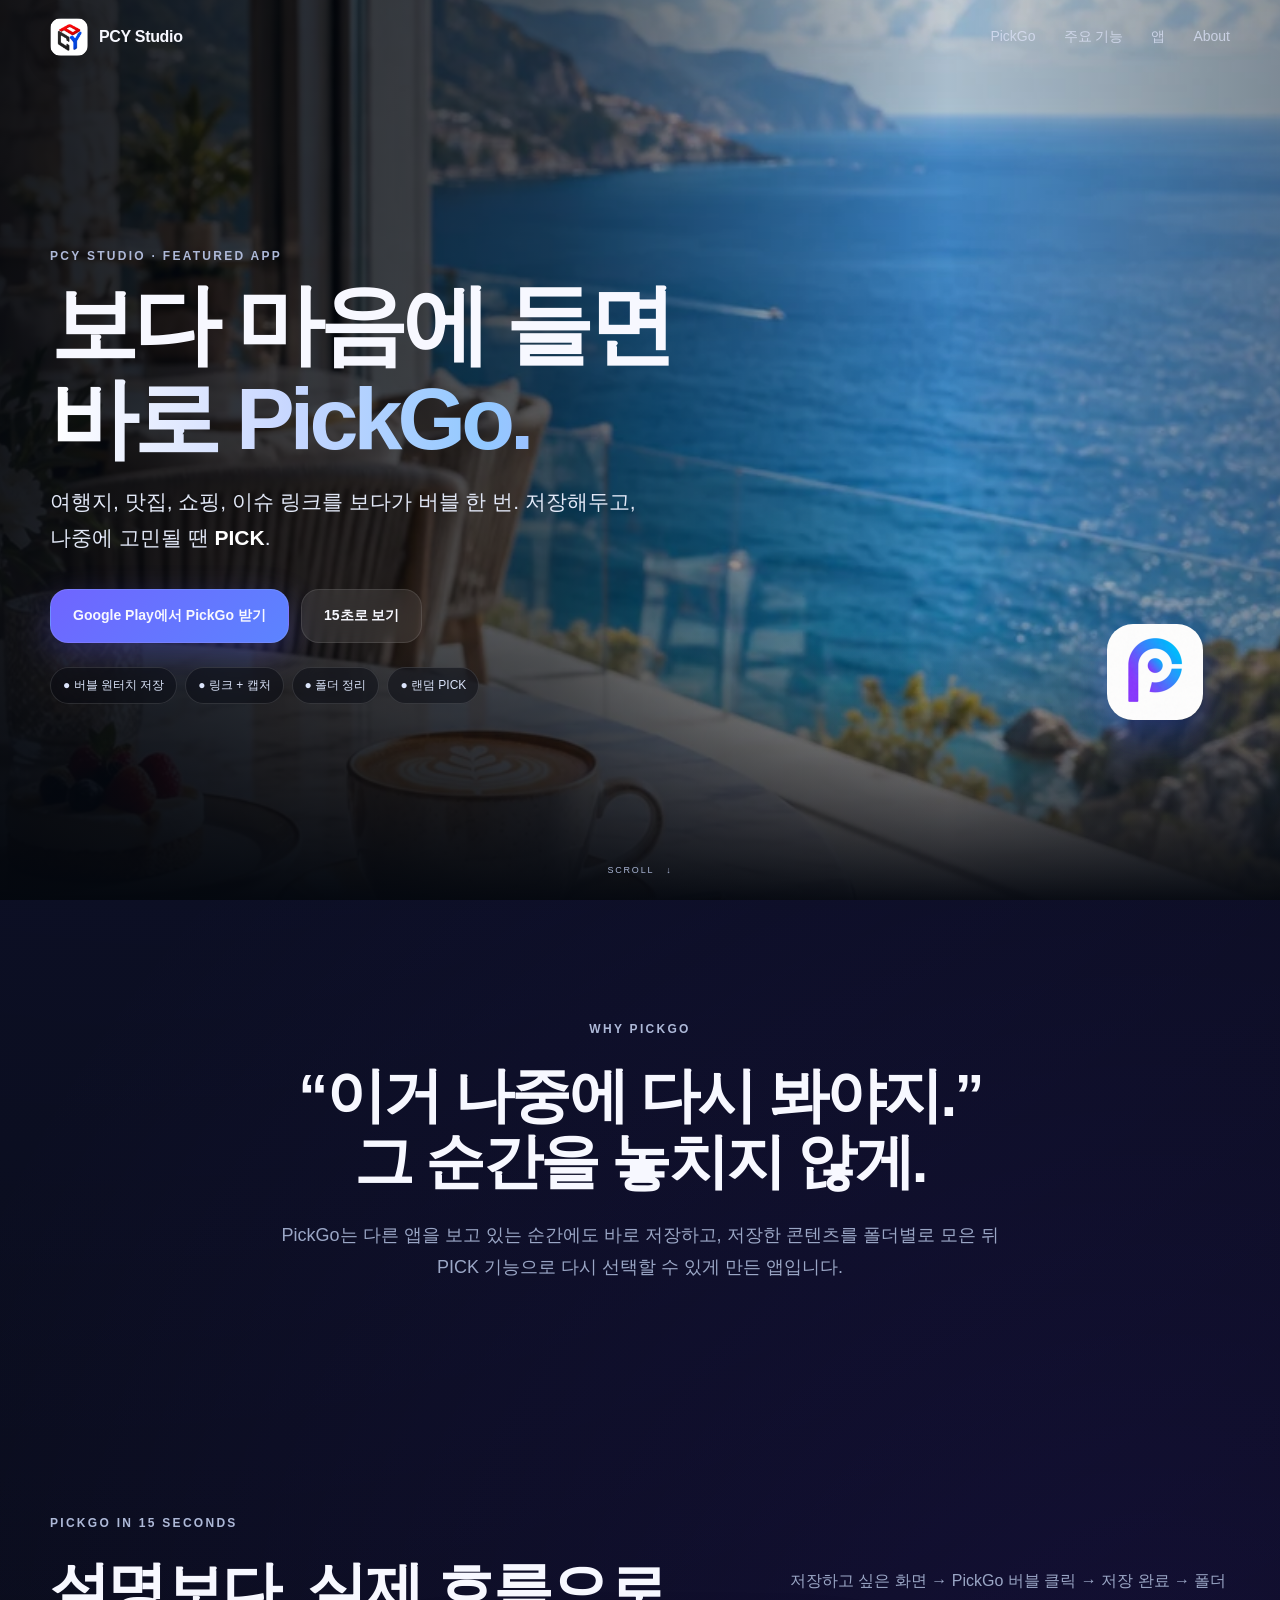
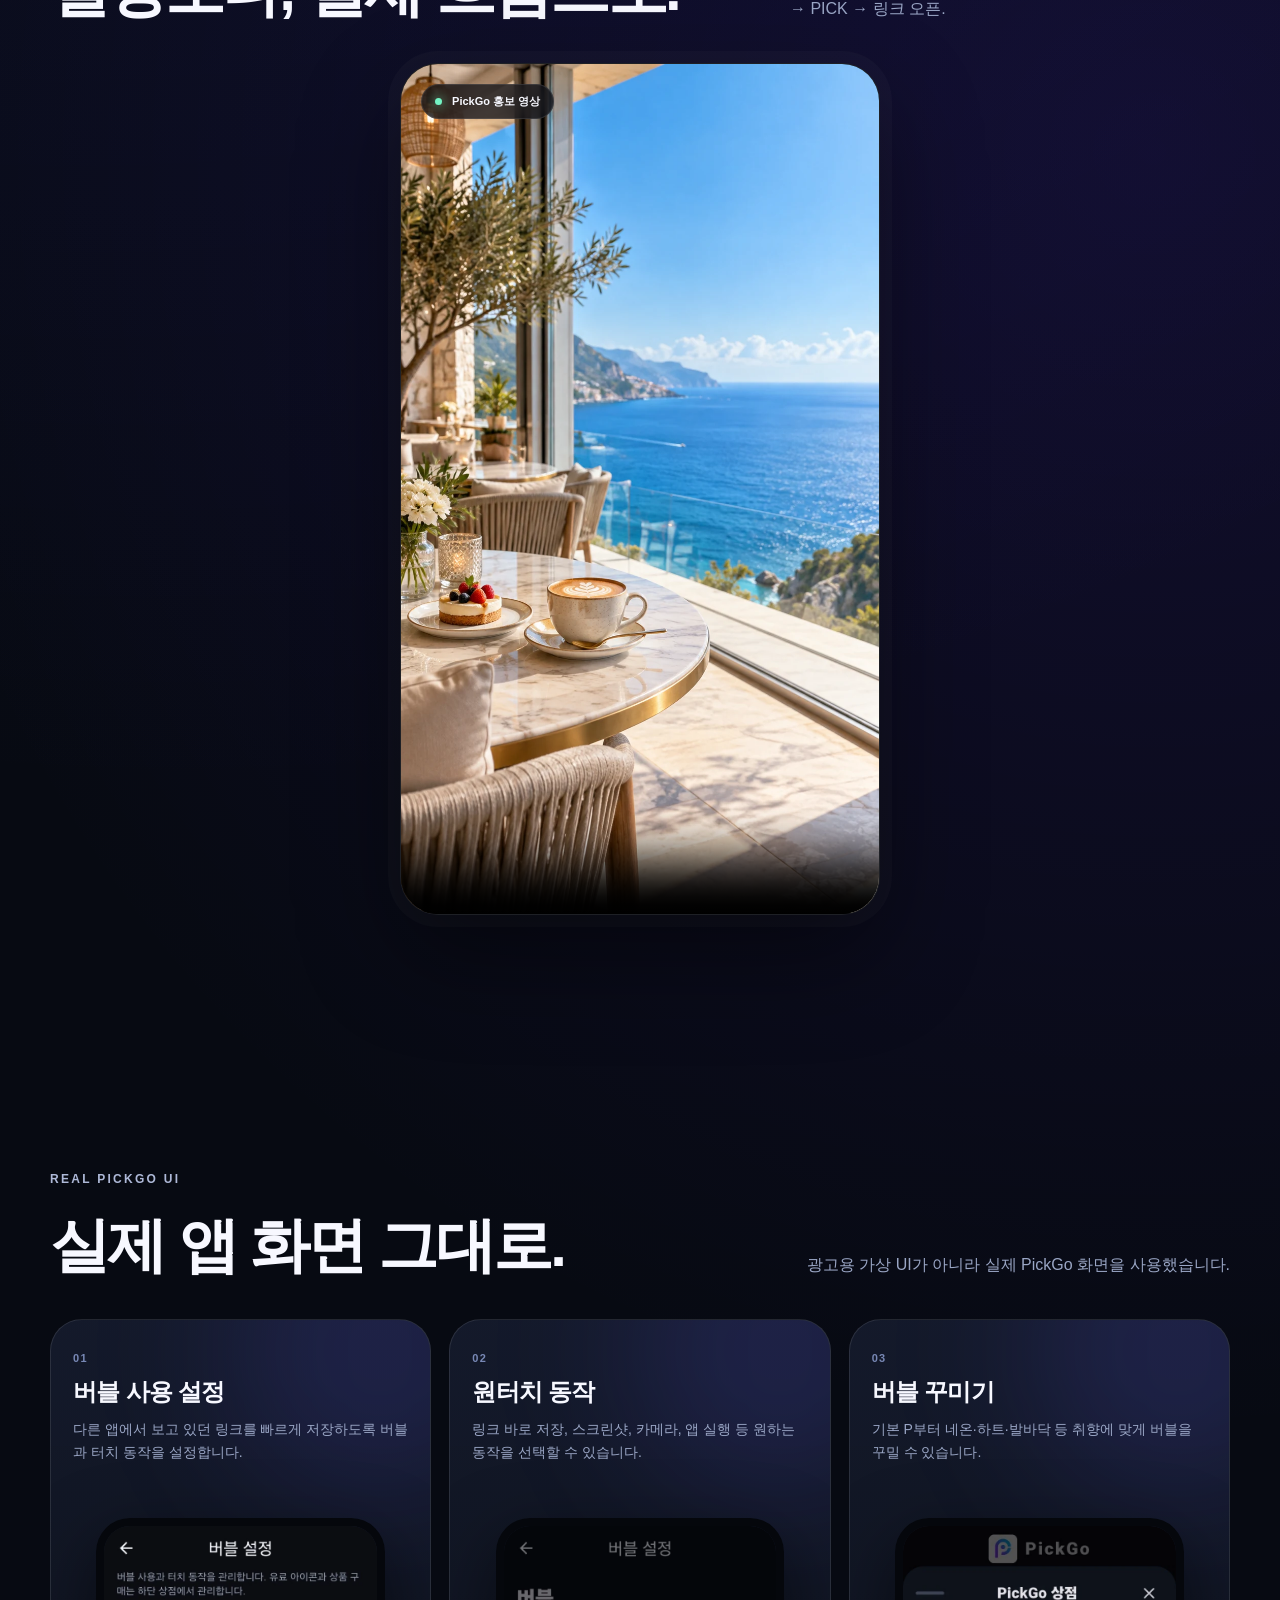
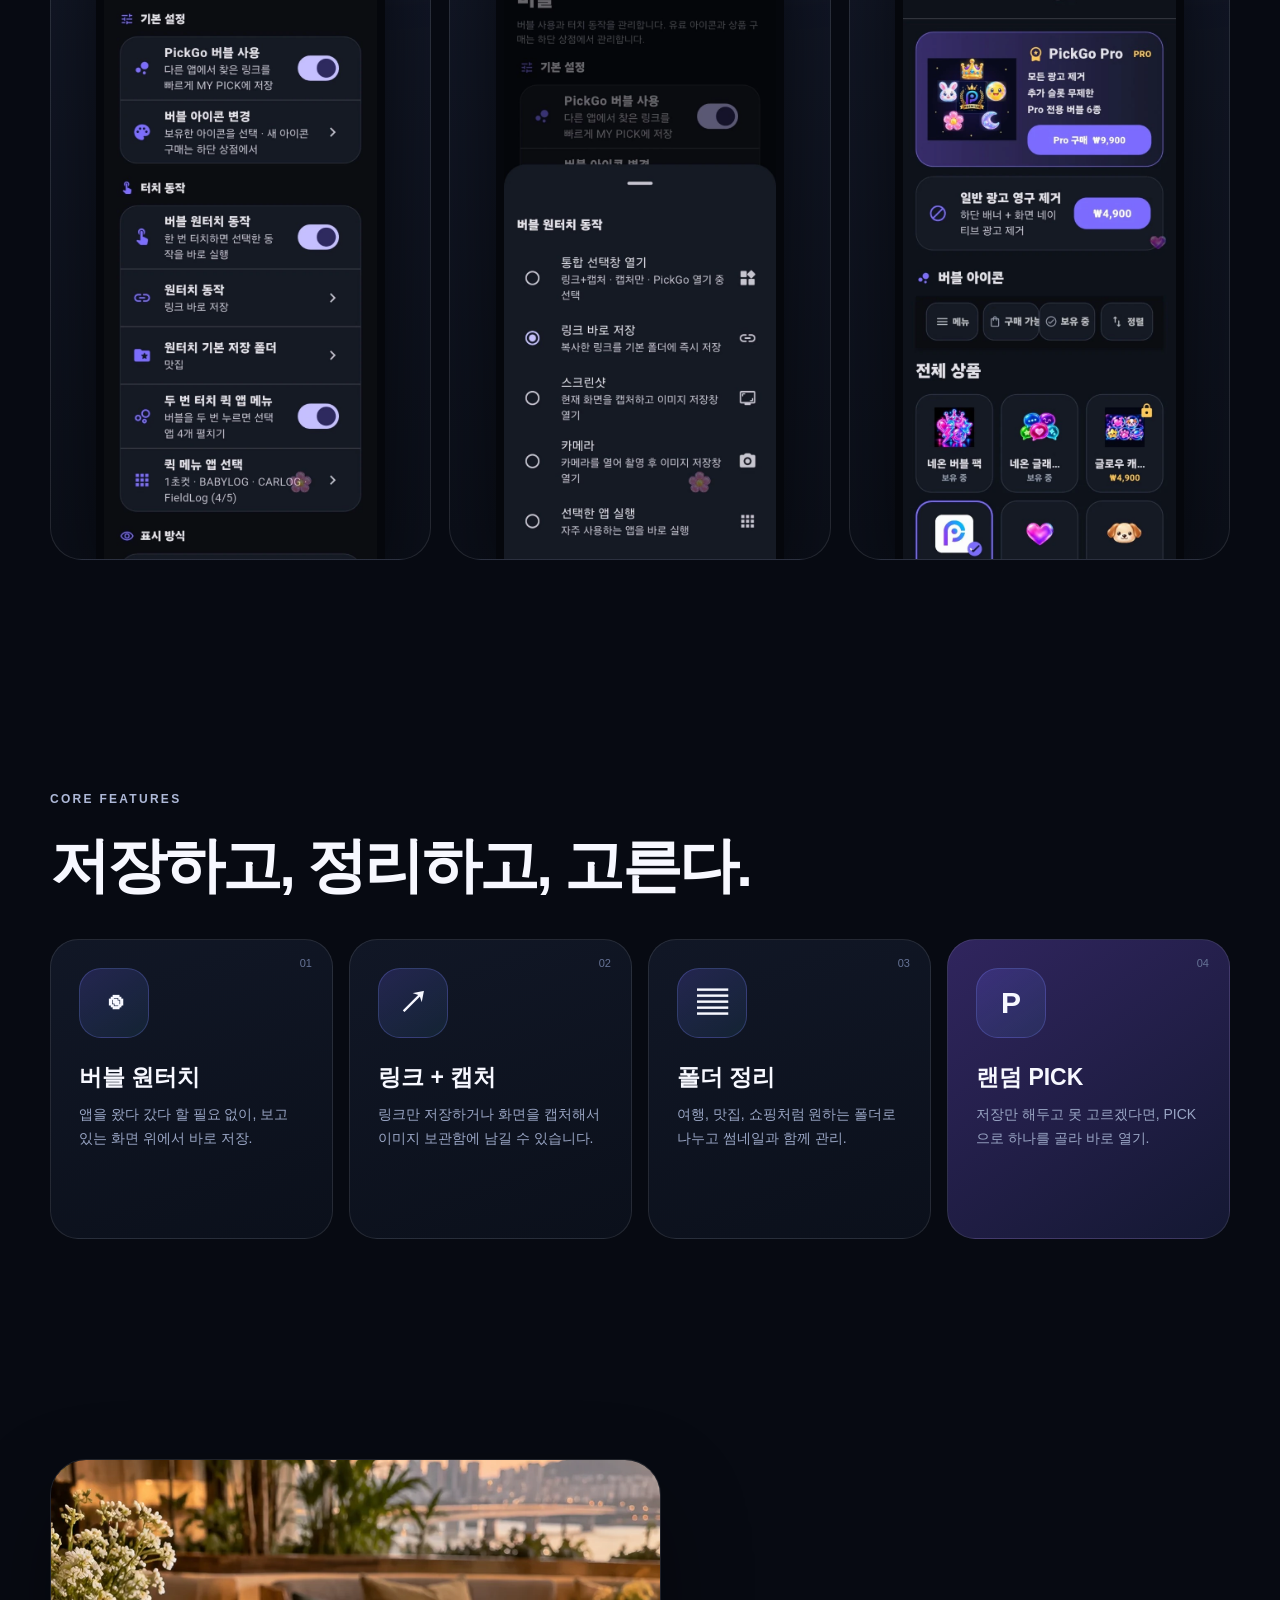
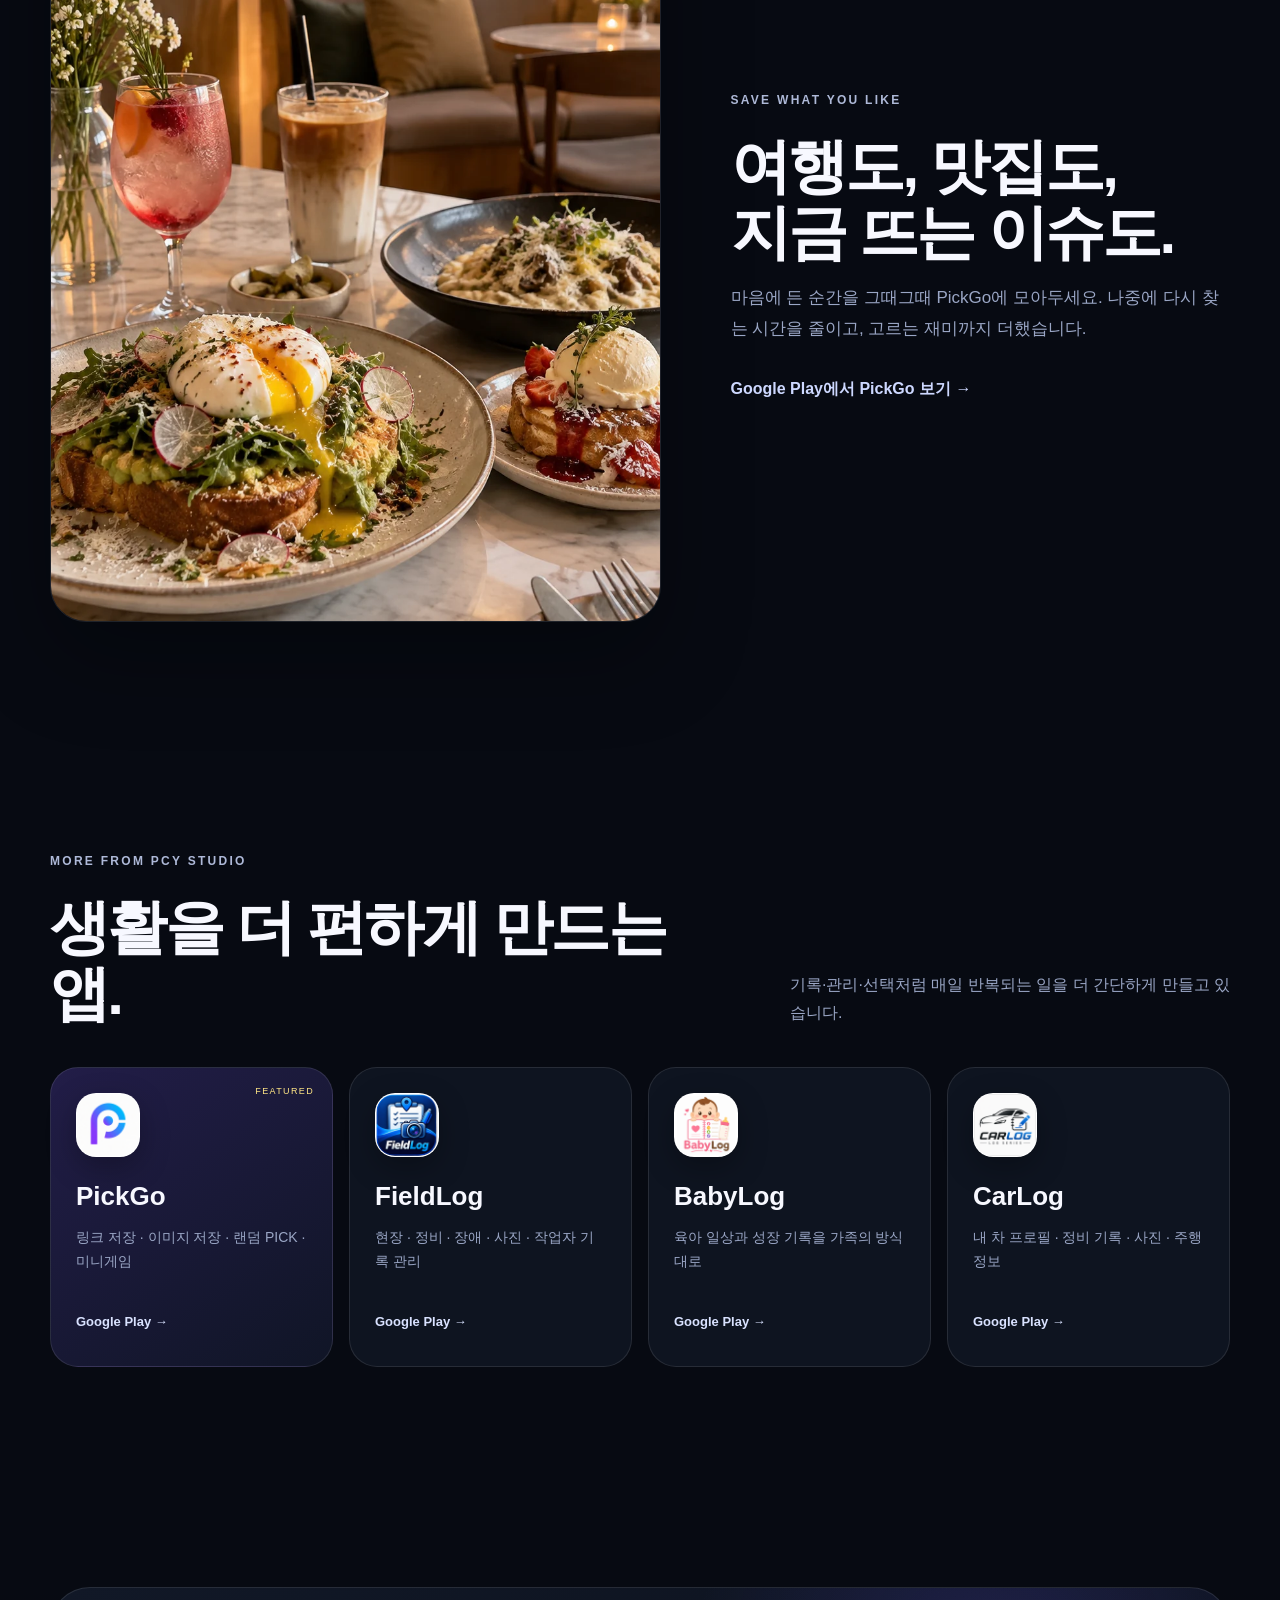
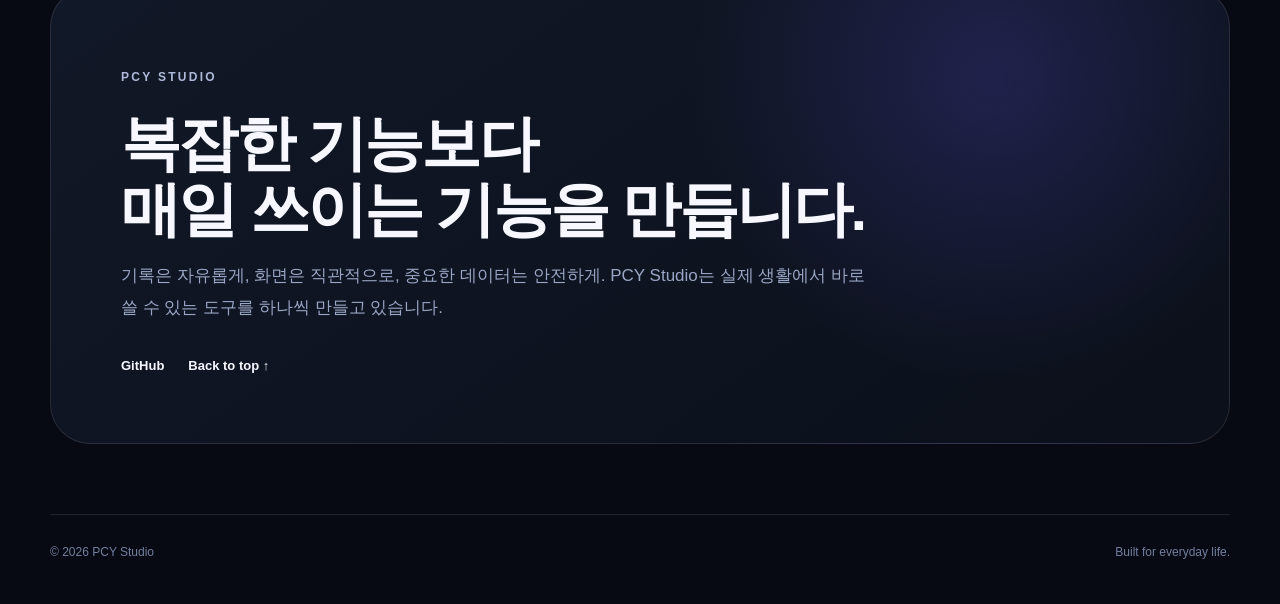
==== commit 31b719a4: "Add files via upload" ====
--- a/index.html
+++ b/index.html
@@ -7,9 +7,9 @@
 <meta content="#0b1020" name="theme-color"/>
 <meta content="PCY Studio가 만드는 생활형 기록·선택 앱. PickGo, FieldLog, BabyLog, CarLog를 만나보세요." name="description"/>
 <title>PCY Studio | PickGo · FieldLog · BabyLog · CarLog</title>
-<link href="assets/favicon.svg" rel="icon" type="image/svg+xml"/>
-<link href="styles.css?v=20260919e" rel="stylesheet"/>
-</head>
+
+<link href="styles.css?v=20260919f" rel="stylesheet"/>
+<link href="assets/favicon-pcy.png?v=20260919f" rel="icon" type="image/png"/></head>
 <body>
 <header class="topbar">
 <a aria-label="PCY Studio 홈" class="brand" href="#top">
@@ -52,10 +52,7 @@
 <span>● 랜덤 PICK</span>
 </div>
 </div>
-<div aria-label="PickGo 버블 아이콘" class="floating-bubble">
-<span class="bubble-p">P</span>
-<span class="bubble-check">✓</span>
-</div>
+<div aria-label="PickGo 버블 아이콘" class="floating-bubble"><img alt="PickGo 실제 버블 아이콘" src="assets/pickgo-bubble-current.png?v=20260919f"/></div>
 <div class="scroll-hint">SCROLL <span>↓</span></div>
 </section>
 <section class="statement section">
@@ -189,7 +186,7 @@
 <div class="app-grid">
 <article class="app-card pickgo">
 <span class="app-badge">FEATURED</span>
-<div class="app-icon app-icon-real"><img alt="PickGo 앱 아이콘" src="assets/pickgo-icon.png"/></div>
+<div class="app-icon app-icon-real"><img alt="PickGo 앱 아이콘" src="assets/pickgo-icon-current.png?v=20260919f"/></div>
 <h3>PickGo</h3>
 <p>링크 저장 · 이미지 저장 · 랜덤 PICK · 미니게임</p>
 <a href="https://play.google.com/store/apps/details?id=com.cypickgo.app" rel="noopener" target="_blank">Google Play →</a>
@@ -233,6 +230,6 @@
 <span>© <span id="year"></span> PCY Studio</span>
 <span>Built for everyday life.</span>
 </footer>
-<script src="script.js?v=20260919e"></script>
+<script src="script.js?v=20260919f"></script>
 </body>
 </html>
--- a/styles.css
+++ b/styles.css
@@ -362,3 +362,42 @@
     flex-basis:34px !important;
   }
 }
+
+/* 2026-09-19: actual PickGo bubble asset */
+.floating-bubble{
+  width:96px !important;
+  height:96px !important;
+  border:0 !important;
+  background:transparent !important;
+  box-shadow:0 14px 42px rgba(40,80,255,.35) !important;
+  padding:0 !important;
+  overflow:visible !important;
+  border-radius:26px !important;
+}
+.floating-bubble img{
+  width:100% !important;
+  height:100% !important;
+  object-fit:contain !important;
+  display:block !important;
+  border-radius:26px !important;
+}
+.floating-bubble .bubble-p,
+.floating-bubble .bubble-check{
+  display:none !important;
+}
+@media (max-width:960px){
+  .floating-bubble{
+    width:78px !important;
+    height:78px !important;
+    border-radius:22px !important;
+  }
+  .floating-bubble img{border-radius:22px !important;}
+}
+@media (max-width:720px){
+  .floating-bubble{
+    width:68px !important;
+    height:68px !important;
+    border-radius:20px !important;
+  }
+  .floating-bubble img{border-radius:20px !important;}
+}
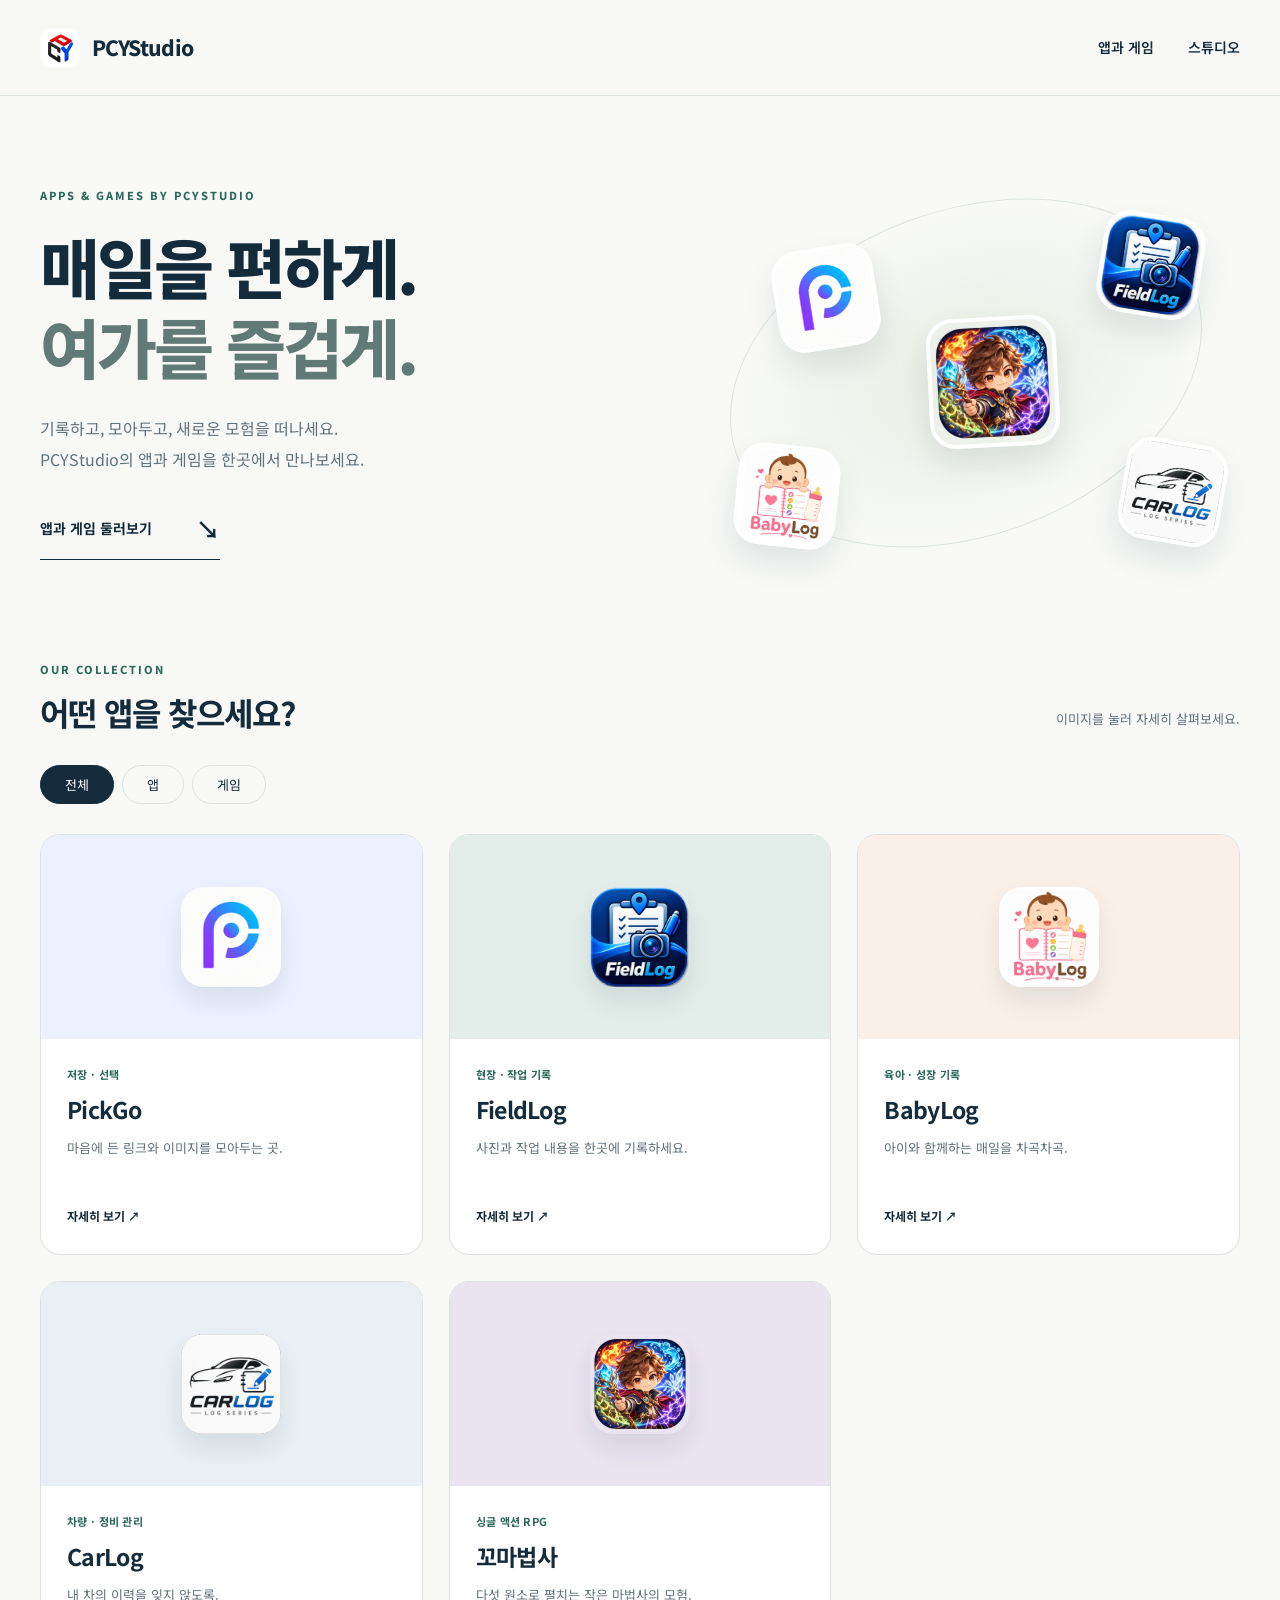
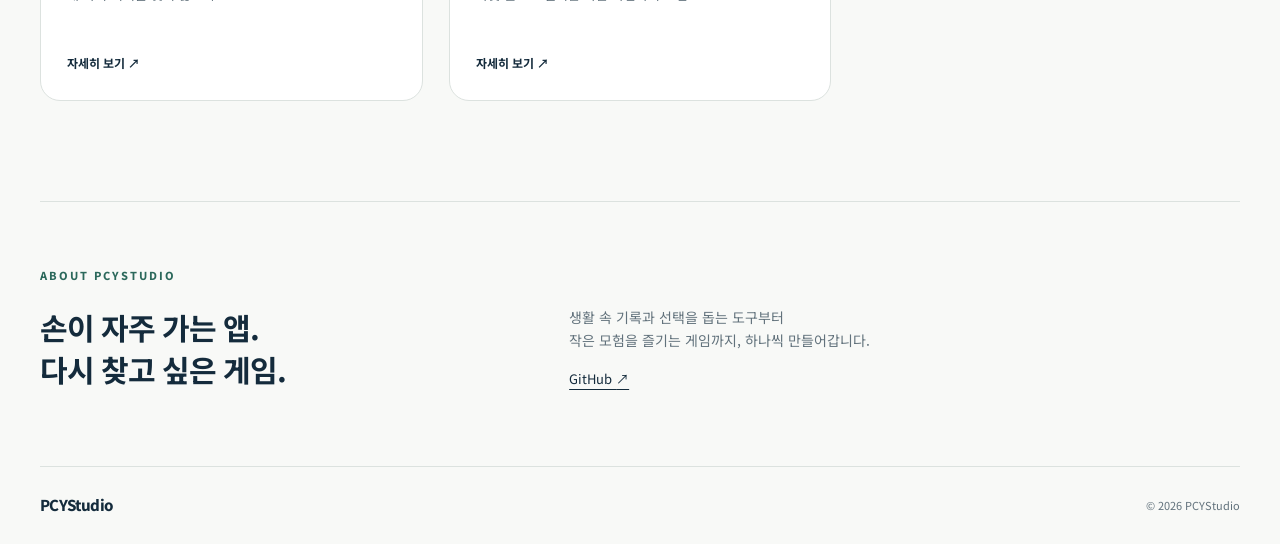
==== commit cc10a8c5: "Add files via upload" ====
--- a/index.html
+++ b/index.html
@@ -1,235 +1,18 @@
-<!DOCTYPE html>
-
+<!doctype html>
 <html lang="ko">
 <head>
-<meta charset="utf-8"/>
-<meta content="width=device-width, initial-scale=1" name="viewport"/>
-<meta content="#0b1020" name="theme-color"/>
-<meta content="PCY Studio가 만드는 생활형 기록·선택 앱. PickGo, FieldLog, BabyLog, CarLog를 만나보세요." name="description"/>
-<title>PCY Studio | PickGo · FieldLog · BabyLog · CarLog</title>
-
-<link href="styles.css?v=20260919f" rel="stylesheet"/>
-<link href="assets/favicon-pcy.png?v=20260919f" rel="icon" type="image/png"/></head>
+<meta charset="utf-8"><meta name="viewport" content="width=device-width,initial-scale=1">
+<meta name="theme-color" content="#142b3c"><meta name="description" content="PCYStudio의 앱과 게임을 만나보세요. 기능과 화면을 살펴보고 원하는 기기에 다운로드하세요.">
+<title>PCYStudio · 앱과 게임</title>
+<link rel="icon" href="assets/pcy-header-icon.png"><link rel="stylesheet" href="portfolio.css">
+</head>
 <body>
-<header class="topbar">
-<a aria-label="PCY Studio 홈" class="brand" href="#top">
-<img alt="" aria-hidden="true" class="brand-logo-img" height="38" src="assets/pcy-header-icon.png?v=20260919e" style="width:38px;height:38px;max-width:38px;max-height:38px;min-width:38px;min-height:38px;object-fit:cover;border-radius:11px;display:block;flex:0 0 38px;" width="38"/>
-<span>PCY Studio</span>
-</a>
-<button aria-expanded="false" aria-label="메뉴 열기" class="menu-btn" type="button">
-<span></span><span></span><span></span>
-</button>
-<nav class="nav">
-<a href="#pickgo">PickGo</a>
-<a href="#features">주요 기능</a>
-<a href="#apps">앱</a>
-<a href="#about">About</a>
-</nav>
-</header>
-<main id="top">
-<section class="hero">
-<div class="hero-bg hero-bg-a"></div>
-<div class="hero-bg hero-bg-b"></div>
-<div class="hero-shade"></div>
-<div class="hero-content">
-<span class="eyebrow">PCY STUDIO · FEATURED APP</span>
-<h1>
-          보다 마음에 들면
-          <span>바로 PickGo.</span>
-</h1>
-<p class="hero-copy">
-          여행지, 맛집, 쇼핑, 이슈 링크를 보다가 버블 한 번.
-          저장해두고, 나중에 고민될 땐 <strong>PICK</strong>.
-        </p>
-<div class="hero-actions">
-<a class="btn btn-primary" href="https://play.google.com/store/apps/details?id=com.cypickgo.app" rel="noopener" target="_blank">Google Play에서 PickGo 받기</a>
-<a class="btn btn-glass" href="#demo">15초로 보기</a>
-</div>
-<div aria-label="PickGo 핵심 기능" class="hero-pills">
-<span>● 버블 원터치 저장</span>
-<span>● 링크 + 캡처</span>
-<span>● 폴더 정리</span>
-<span>● 랜덤 PICK</span>
-</div>
-</div>
-<div aria-label="PickGo 버블 아이콘" class="floating-bubble"><img alt="PickGo 실제 버블 아이콘" src="assets/pickgo-bubble-current.png?v=20260919f"/></div>
-<div class="scroll-hint">SCROLL <span>↓</span></div>
-</section>
-<section class="statement section">
-<p class="section-kicker">WHY PICKGO</p>
-<h2>“이거 나중에 다시 봐야지.”<br/>그 순간을 놓치지 않게.</h2>
-<p class="section-desc">
-        PickGo는 다른 앱을 보고 있는 순간에도 바로 저장하고,
-        저장한 콘텐츠를 폴더별로 모은 뒤 PICK 기능으로 다시 선택할 수 있게 만든 앱입니다.
-      </p>
-</section>
-<section class="demo section" id="demo">
-<div class="section-heading">
-<div>
-<p class="section-kicker">PICKGO IN 15 SECONDS</p>
-<h2>설명보다, 실제 흐름으로.</h2>
-</div>
-<p>
-          저장하고 싶은 화면 → PickGo 버블 클릭 → 저장 완료 → 폴더 → PICK → 링크 오픈.
-        </p>
-</div>
-<div class="video-wrap">
-<video controls="" playsinline="" poster="assets/hero-ocean.webp" preload="metadata">
-<source src="assets/pickgo-promo.mp4" type="video/mp4"/>
-          현재 브라우저는 비디오 재생을 지원하지 않습니다.
-        </video>
-<div class="video-note">
-<span class="live-dot"></span>
-          PickGo 홍보 영상
-        </div>
-</div>
-</section>
-<section class="real-ui section" id="pickgo">
-<div class="section-heading">
-<div>
-<p class="section-kicker">REAL PICKGO UI</p>
-<h2>실제 앱 화면 그대로.</h2>
-</div>
-<p>
-          광고용 가상 UI가 아니라 실제 PickGo 화면을 사용했습니다.
-        </p>
-</div>
-<div class="ui-grid">
-<article class="ui-card tall">
-<div class="ui-text">
-<span>01</span>
-<h3>버블 사용 설정</h3>
-<p>다른 앱에서 보고 있던 링크를 빠르게 저장하도록 버블과 터치 동작을 설정합니다.</p>
-</div>
-<div class="phone-frame">
-<img alt="PickGo 실제 버블 설정 화면" loading="lazy" src="assets/pickgo-bubble-settings.webp"/>
-</div>
-</article>
-<article class="ui-card tall">
-<div class="ui-text">
-<span>02</span>
-<h3>원터치 동작</h3>
-<p>링크 바로 저장, 스크린샷, 카메라, 앱 실행 등 원하는 동작을 선택할 수 있습니다.</p>
-</div>
-<div class="phone-frame">
-<img alt="PickGo 실제 원터치 동작 화면" loading="lazy" src="assets/pickgo-one-touch.webp"/>
-</div>
-</article>
-<article class="ui-card tall">
-<div class="ui-text">
-<span>03</span>
-<h3>버블 꾸미기</h3>
-<p>기본 P부터 네온·하트·발바닥 등 취향에 맞게 버블을 꾸밀 수 있습니다.</p>
-</div>
-<div class="phone-frame">
-<img alt="PickGo 실제 버블 상점 화면" loading="lazy" src="assets/pickgo-store.webp"/>
-</div>
-</article>
-</div>
-</section>
-<section class="features section" id="features">
-<div class="section-heading">
-<div>
-<p class="section-kicker">CORE FEATURES</p>
-<h2>저장하고, 정리하고, 고른다.</h2>
-</div>
-</div>
-<div class="feature-grid">
-<article class="feature-card">
-<span class="feature-no">01</span>
-<div class="feature-icon">◉</div>
-<h3>버블 원터치</h3>
-<p>앱을 왔다 갔다 할 필요 없이, 보고 있는 화면 위에서 바로 저장.</p>
-</article>
-<article class="feature-card">
-<span class="feature-no">02</span>
-<div class="feature-icon">↗</div>
-<h3>링크 + 캡처</h3>
-<p>링크만 저장하거나 화면을 캡처해서 이미지 보관함에 남길 수 있습니다.</p>
-</article>
-<article class="feature-card">
-<span class="feature-no">03</span>
-<div class="feature-icon">▤</div>
-<h3>폴더 정리</h3>
-<p>여행, 맛집, 쇼핑처럼 원하는 폴더로 나누고 썸네일과 함께 관리.</p>
-</article>
-<article class="feature-card accent">
-<span class="feature-no">04</span>
-<div class="feature-icon">P</div>
-<h3>랜덤 PICK</h3>
-<p>저장만 해두고 못 고르겠다면, PICK으로 하나를 골라 바로 열기.</p>
-</article>
-</div>
-</section>
-<section class="lifestyle section">
-<div class="lifestyle-image">
-<img alt="저장하고 싶은 맛집과 카페 콘텐츠 예시" loading="lazy" src="assets/hero-food.webp"/>
-</div>
-<div class="lifestyle-copy">
-<p class="section-kicker">SAVE WHAT YOU LIKE</p>
-<h2>여행도, 맛집도,<br/>지금 뜨는 이슈도.</h2>
-<p>
-          마음에 든 순간을 그때그때 PickGo에 모아두세요.
-          나중에 다시 찾는 시간을 줄이고, 고르는 재미까지 더했습니다.
-        </p>
-<a class="text-link" href="https://play.google.com/store/apps/details?id=com.cypickgo.app" rel="noopener" target="_blank">Google Play에서 PickGo 보기 →</a>
-</div>
-</section>
-<section class="apps section" id="apps">
-<div class="section-heading">
-<div>
-<p class="section-kicker">MORE FROM PCY STUDIO</p>
-<h2>생활을 더 편하게 만드는 앱.</h2>
-</div>
-<p>기록·관리·선택처럼 매일 반복되는 일을 더 간단하게 만들고 있습니다.</p>
-</div>
-<div class="app-grid">
-<article class="app-card pickgo">
-<span class="app-badge">FEATURED</span>
-<div class="app-icon app-icon-real"><img alt="PickGo 앱 아이콘" src="assets/pickgo-icon-current.png?v=20260919f"/></div>
-<h3>PickGo</h3>
-<p>링크 저장 · 이미지 저장 · 랜덤 PICK · 미니게임</p>
-<a href="https://play.google.com/store/apps/details?id=com.cypickgo.app" rel="noopener" target="_blank">Google Play →</a>
-</article>
-<article class="app-card">
-<div class="app-icon app-icon-real"><img alt="FieldLog 앱 아이콘" src="assets/fieldlog-icon.png"/></div>
-<h3>FieldLog</h3>
-<p>현장 · 정비 · 장애 · 사진 · 작업자 기록 관리</p>
-<a href="https://play.google.com/store/apps/details?id=com.cyfieldlog.app" rel="noopener" target="_blank">Google Play →</a>
-</article>
-<article class="app-card">
-<div class="app-icon app-icon-real"><img alt="BabyLog 앱 아이콘" src="assets/babylog-icon.png"/></div>
-<h3>BabyLog</h3>
-<p>육아 일상과 성장 기록을 가족의 방식대로</p>
-<a href="https://play.google.com/store/apps/details?id=com.cylog.babylog" rel="noopener" target="_blank">Google Play →</a>
-</article>
-<article class="app-card">
-<div class="app-icon app-icon-real"><img alt="CarLog 앱 아이콘" src="assets/carlog-icon.png"/></div>
-<h3>CarLog</h3>
-<p>내 차 프로필 · 정비 기록 · 사진 · 주행 정보</p>
-<a href="https://play.google.com/store/apps/details?id=com.cylog.carlog" rel="noopener" target="_blank">Google Play →</a>
-</article>
-</div>
-</section>
-<section class="about section" id="about">
-<div class="about-panel">
-<p class="section-kicker">PCY STUDIO</p>
-<h2>복잡한 기능보다<br/>매일 쓰이는 기능을 만듭니다.</h2>
-<p>
-          기록은 자유롭게, 화면은 직관적으로, 중요한 데이터는 안전하게.
-          PCY Studio는 실제 생활에서 바로 쓸 수 있는 도구를 하나씩 만들고 있습니다.
-        </p>
-<div class="about-links">
-<a href="https://github.com/cy3956-glitch" rel="noopener" target="_blank">GitHub</a>
-<a href="#top">Back to top ↑</a>
-</div>
-</div>
-</section>
-</main>
-<footer>
-<span>© <span id="year"></span> PCY Studio</span>
-<span>Built for everyday life.</span>
-</footer>
-<script src="script.js?v=20260919f"></script>
-</body>
-</html>
+<header class="header"><a href="#" class="brand" aria-label="PCYStudio 홈"><img src="assets/pcy-header-icon.png" alt="" width="40" height="40"><span>PCYStudio</span></a><nav aria-label="주 메뉴"><a href="#products">앱과 게임</a><a href="#studio">스튜디오</a></nav></header>
+<main>
+<section class="intro"><div><p class="eyebrow">APPS & GAMES BY PCYSTUDIO</p><h1>매일을 편하게.<br><span>여가를 즐겁게.</span></h1><p class="lead">기록하고, 모아두고, 새로운 모험을 떠나세요.<br>PCYStudio의 앱과 게임을 한곳에서 만나보세요.</p><a href="#products" class="browse">앱과 게임 둘러보기 <span aria-hidden="true">↘</span></a></div><div class="intro-art" aria-hidden="true"><div class="orbit"></div><img class="tile t1" src="assets/pickgo-icon-current.png" alt=""><img class="tile t2" src="assets/fieldlog-icon.png" alt=""><img class="tile t3" src="assets/mage/icon.png" alt=""><img class="tile t4" src="assets/babylog-icon.png" alt=""><img class="tile t5" src="assets/carlog-icon.png" alt=""></div></section>
+<section id="products" class="products"><div class="section-head"><div><p class="eyebrow">OUR COLLECTION</p><h2>어떤 앱을 찾으세요?</h2></div><p>이미지를 눌러 자세히 살펴보세요.</p></div><div class="filters" role="group" aria-label="앱 분류"><button type="button" class="active" aria-pressed="true" data-filter="all">전체</button><button type="button" aria-pressed="false" data-filter="app">앱</button><button type="button" aria-pressed="false" data-filter="game">게임</button></div><div id="product-grid" class="grid"></div><noscript><p>앱 상세 소개를 보려면 JavaScript를 켜주세요.</p></noscript></section>
+<section id="studio" class="studio"><p class="eyebrow">ABOUT PCYSTUDIO</p><h2>손이 자주 가는 앱.<br>다시 찾고 싶은 게임.</h2><p>생활 속 기록과 선택을 돕는 도구부터<br>작은 모험을 즐기는 게임까지, 하나씩 만들어갑니다.</p><a href="https://github.com/cy3956-glitch" target="_blank" rel="noopener noreferrer">GitHub <span aria-hidden="true">↗</span></a></section>
+</main><footer><a class="brand" href="#">PCYStudio</a><span>© <span id="year"></span> PCYStudio</span></footer>
+<dialog id="details" aria-labelledby="detail-title"><div class="dialog-top"><span class="eyebrow">PRODUCT DETAILS</span><button class="close" type="button" aria-label="상세 소개 닫기">닫기 <span aria-hidden="true">×</span></button></div><div id="detail-content"></div></dialog>
+<script src="downloads.js"></script><script src="portfolio.js"></script>
+</body></html>
--- a/portfolio.css
+++ b/portfolio.css
@@ -0,0 +1,2 @@
+@import url('https://fonts.googleapis.com/css2?family=Noto+Sans+KR:wght@400;500;600;700;800;900&display=swap');
+:root{--ink:#142b3c;--muted:#62727c;--paper:#f8f9f7;--line:#dce2df;--accent:#2b685b;--white:#fff}*{box-sizing:border-box}html{scroll-behavior:smooth;scroll-padding-top:100px}body{margin:0;background:var(--paper);color:var(--ink);font-family:'Noto Sans KR',system-ui,sans-serif;line-height:1.65}button,a{-webkit-tap-highlight-color:transparent}button{font:inherit}a{color:inherit;text-decoration:none}button{color:inherit}img{max-width:100%;display:block}button:focus-visible,a:focus-visible,[tabindex]:focus-visible{outline:3px solid #a67b27;outline-offset:5px}.header{max-width:1280px;margin:auto;height:96px;padding:0 40px;display:flex;justify-content:space-between;align-items:center;border-bottom:1px solid var(--line)}.brand{display:flex;align-items:center;gap:12px;font-size:21px;font-weight:800;letter-spacing:-.6px}.brand img{border-radius:11px;object-fit:cover}.header nav{display:flex;gap:34px;font-size:14px;font-weight:600}.header nav a:hover{color:var(--accent)}main{max-width:1280px;margin:auto}.intro{padding:90px 40px 100px;display:grid;grid-template-columns:1.1fr 1fr;align-items:center;gap:50px}.eyebrow{font-size:11px;letter-spacing:2px;font-weight:800;color:var(--accent);margin:0 0 22px}h1,h2,h3,p{margin-top:0}h1{font-size:clamp(44px,5.1vw,68px);line-height:1.23;font-weight:800;letter-spacing:-3px;margin-bottom:26px}h1 span{color:#627a75}.lead{font-size:16px;line-height:1.95;color:var(--muted);margin-bottom:34px}.browse{display:inline-flex;gap:44px;align-items:center;border-bottom:1px solid var(--ink);font-size:14px;font-weight:700;padding-bottom:10px}.browse span{font-size:24px}.intro-art{position:relative;height:370px}.orbit{position:absolute;inset:22px 30px;border:1px solid #dce4dc;border-radius:50%;transform:rotate(-20deg);background:radial-gradient(ellipse,#e7ede3,transparent 70%)}.tile{position:absolute;width:102px;height:102px;object-fit:cover;border-radius:26px;box-shadow:0 16px 30px #152d3b1a;border:4px solid white}.t1{left:15%;top:16%;transform:rotate(-9deg)}.t2{right:7%;top:7%;transform:rotate(9deg)}.t3{left:43%;top:35%;width:130px;height:130px;transform:rotate(-3deg)}.t4{left:8%;bottom:3%;transform:rotate(6deg)}.t5{right:3%;bottom:4%;transform:rotate(10deg)}.products{padding:0 40px 100px}.section-head{display:flex;justify-content:space-between;align-items:end;gap:24px}.section-head .eyebrow{margin-bottom:12px}h2{font-size:32px;line-height:1.4;letter-spacing:-1px;margin-bottom:0}.section-head>p{font-size:13px;color:var(--muted);margin-bottom:5px}.filters{display:flex;gap:8px;margin:30px 0}.filters button{border:1px solid var(--line);border-radius:24px;background:transparent;padding:8px 24px;font-size:13px;cursor:pointer}.filters .active{background:var(--ink);border-color:var(--ink);color:white}.grid{display:grid;grid-template-columns:repeat(3,minmax(0,1fr));gap:26px}.card{text-align:left;display:block;padding:0;border:1px solid var(--line);border-radius:20px;overflow:hidden;background:white;cursor:pointer;transition:transform .2s,box-shadow .2s}.card:hover{transform:translateY(-4px);box-shadow:0 12px 30px #142b3c0b}.card-art{height:204px;display:grid;place-items:center;background:#eceef0}.product-icon{width:100px;height:100px;object-fit:cover;border-radius:23px;box-shadow:0 14px 25px #142b3c18;transition:transform .25s}.card:hover .product-icon{transform:scale(1.05) rotate(-2deg)}.pickgo{background:#edf0fe}.fieldlog{background:#e3eeea}.babylog{background:#faf0e8}.carlog{background:#e9eff4}.mage{background:#eae4f1}.card-body{padding:26px}.category{display:block;color:var(--accent);font-size:11px;font-weight:700;letter-spacing:.3px;margin-bottom:8px}.card h3{font-size:23px;letter-spacing:-.7px;margin-bottom:8px}.card p{font-size:13px;color:var(--muted);min-height:44px;margin-bottom:20px}.card-more{font-size:12px;font-weight:700}.studio{border-top:1px solid var(--line);margin:0 40px;padding:64px 0 76px;display:grid;grid-template-columns:1fr 1.4fr;column-gap:50px}.studio .eyebrow{grid-column:1/-1}.studio h2{font-size:30px;grid-row:2/4}.studio>p:not(.eyebrow){color:var(--muted);font-size:14px}.studio>a{font-size:13px;text-decoration:underline;text-underline-offset:5px}footer{border-top:1px solid var(--line);max-width:1200px;margin:auto;padding:26px 0;display:flex;justify-content:space-between;align-items:center}footer .brand{font-size:15px}footer>span{font-size:11px;color:var(--muted)}.modal-open{overflow:hidden}dialog{padding:0;width:min(900px,calc(100% - 36px));max-height:90dvh;border:0;border-radius:24px;background:var(--white);color:var(--ink);box-shadow:0 35px 100px #00172550;overscroll-behavior:contain}dialog::backdrop{background:#102635a6;backdrop-filter:blur(6px)}.dialog-top{display:flex;align-items:center;justify-content:space-between;position:sticky;top:0;z-index:3;background:#fffffff5;padding:17px 30px;border-bottom:1px solid var(--line)}.dialog-top .eyebrow{margin:0}.close{border:1px solid var(--line);background:var(--white);border-radius:24px;padding:8px 15px;cursor:pointer;font-size:13px}.close span{margin-left:15px;font-size:18px}#detail-content{padding:32px}.detail-heading{display:flex;gap:22px;align-items:center;margin-bottom:24px}.detail-icon{width:84px;height:84px;object-fit:cover;border-radius:20px}.detail-heading h2{font-size:32px}.detail-heading .category{margin:0 0 3px}.subtitle{margin:2px 0 0;font-size:14px;color:var(--muted)}.description{font-size:15px;line-height:1.9;color:var(--muted);margin-bottom:30px}.detail-features{display:grid;grid-template-columns:repeat(3,minmax(0,1fr));gap:20px;margin:0 0 34px;padding:26px 0;border-block:1px solid var(--line)}.detail-features h3{font-size:15px;margin-bottom:8px}.detail-features p{font-size:13px;color:var(--muted);margin-bottom:0}.small-title{font-size:17px;margin-bottom:16px}.screens{display:flex;gap:16px;overflow-x:auto;scroll-snap-type:x proximity;padding:0 0 15px;margin-bottom:22px}.screens img{height:350px;width:auto;border-radius:14px;flex-shrink:0;scroll-snap-align:start;border:1px solid var(--line)}.download-section{padding:24px;background:var(--paper);border:1px solid var(--line);border-radius:16px}.download-links{display:flex;flex-wrap:wrap;gap:12px}.download{background:var(--ink);color:white;border:0;border-radius:10px;padding:13px 20px;display:inline-flex;font-size:13px;font-weight:600;align-items:center;min-height:48px}.download:hover{background:var(--accent)}.unavailable,.unavailable:hover{background:#e5e9e7;color:#6b7976;cursor:not-allowed}.download-note,.download-meta{font-size:12px;color:var(--muted);margin:15px 0 0}.game-cover{position:relative;overflow:hidden;aspect-ratio:16/7;border-radius:14px;margin-bottom:28px;background:#102635}.game-cover>img:first-child{width:100%;height:100%;object-fit:cover}.game-cover .game-title{position:absolute;width:49%;height:75%;object-fit:contain;right:2%;top:10%}@media(max-width:960px){.intro{gap:20px;padding-top:60px}.intro-art{height:300px}.tile{width:85px;height:85px;border-radius:22px}.t3{width:110px;height:110px}.grid{grid-template-columns:repeat(2,minmax(0,1fr))}.studio{grid-template-columns:1fr 1fr}footer{margin:0 40px}}@media(max-width:600px){.header{height:76px;padding:0 22px}.brand{font-size:18px}.header nav{gap:20px;font-size:12px}.intro{padding:50px 22px 55px;grid-template-columns:1fr;gap:30px}.intro-art{height:270px;max-width:380px;width:100%;justify-self:center}h1{font-size:45px;letter-spacing:-2px}.lead{font-size:14px}.eyebrow{font-size:10px;margin-bottom:18px}.products{padding:0 22px 50px}.section-head{display:block}.section-head h2{font-size:26px}.section-head>p{margin:12px 0 0}.filters{margin:22px 0}.grid{gap:14px}.card-art{height:142px}.product-icon{width:76px;height:76px;border-radius:18px}.card-body{padding:18px 14px}.card h3{font-size:20px}.card p{font-size:12px;min-height:60px}.category{font-size:10px}.card-more{font-size:11px}.studio{margin:0 22px;padding:35px 0 40px;display:block}.studio h2{font-size:25px;margin-bottom:22px}.studio>p:not(.eyebrow){font-size:13px}footer{margin:0 22px;padding:22px 0;gap:20px}.dialog-top{padding:12px 18px}#detail-content{padding:20px}.detail-heading{gap:15px}.detail-icon{width:66px;height:66px;border-radius:16px}.detail-heading h2{font-size:26px}.description{font-size:14px}.detail-features{grid-template-columns:1fr;gap:20px;padding:22px 0}.screens img{height:300px}.download-section{padding:18px}.download-links{flex-direction:column}.download{justify-content:center}.game-cover{aspect-ratio:16/9}}@media(prefers-reduced-motion:reduce){html{scroll-behavior:auto}*,*::before,*::after{transition:none!important;animation:none!important}}
